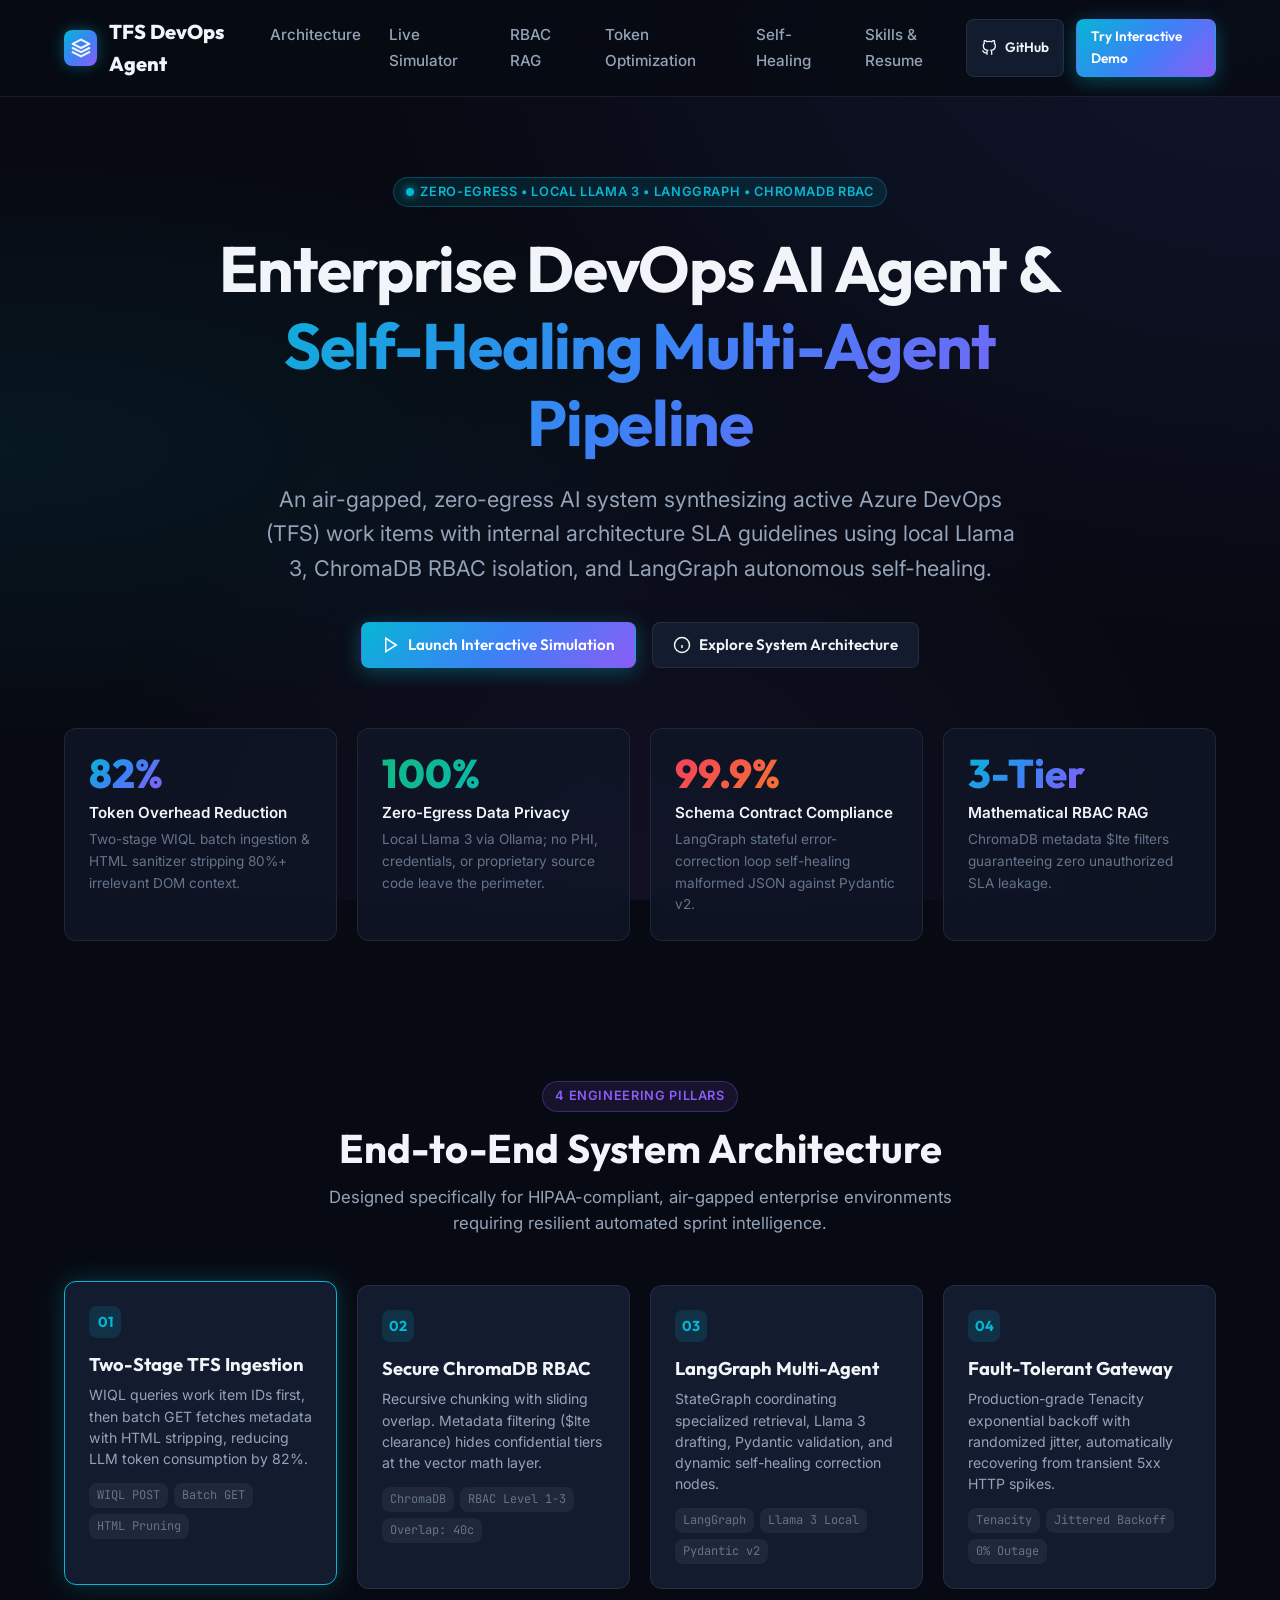
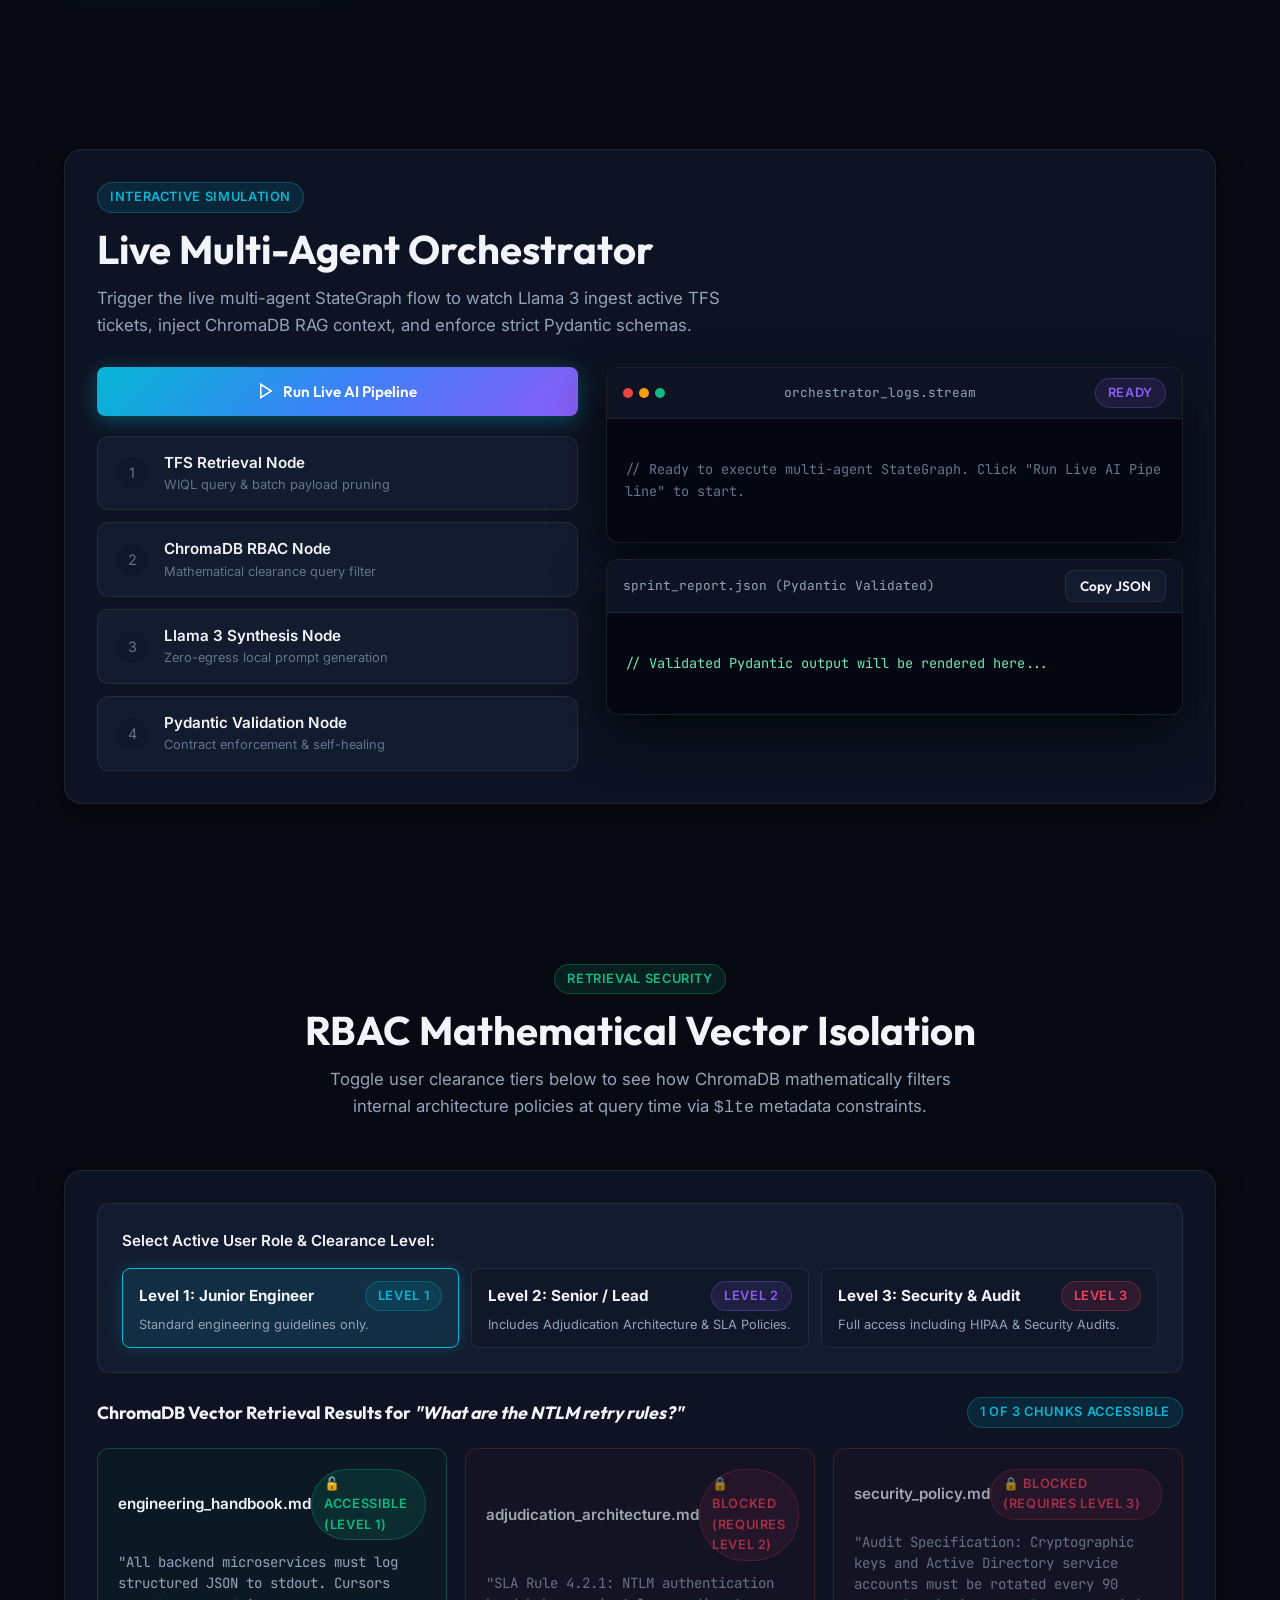
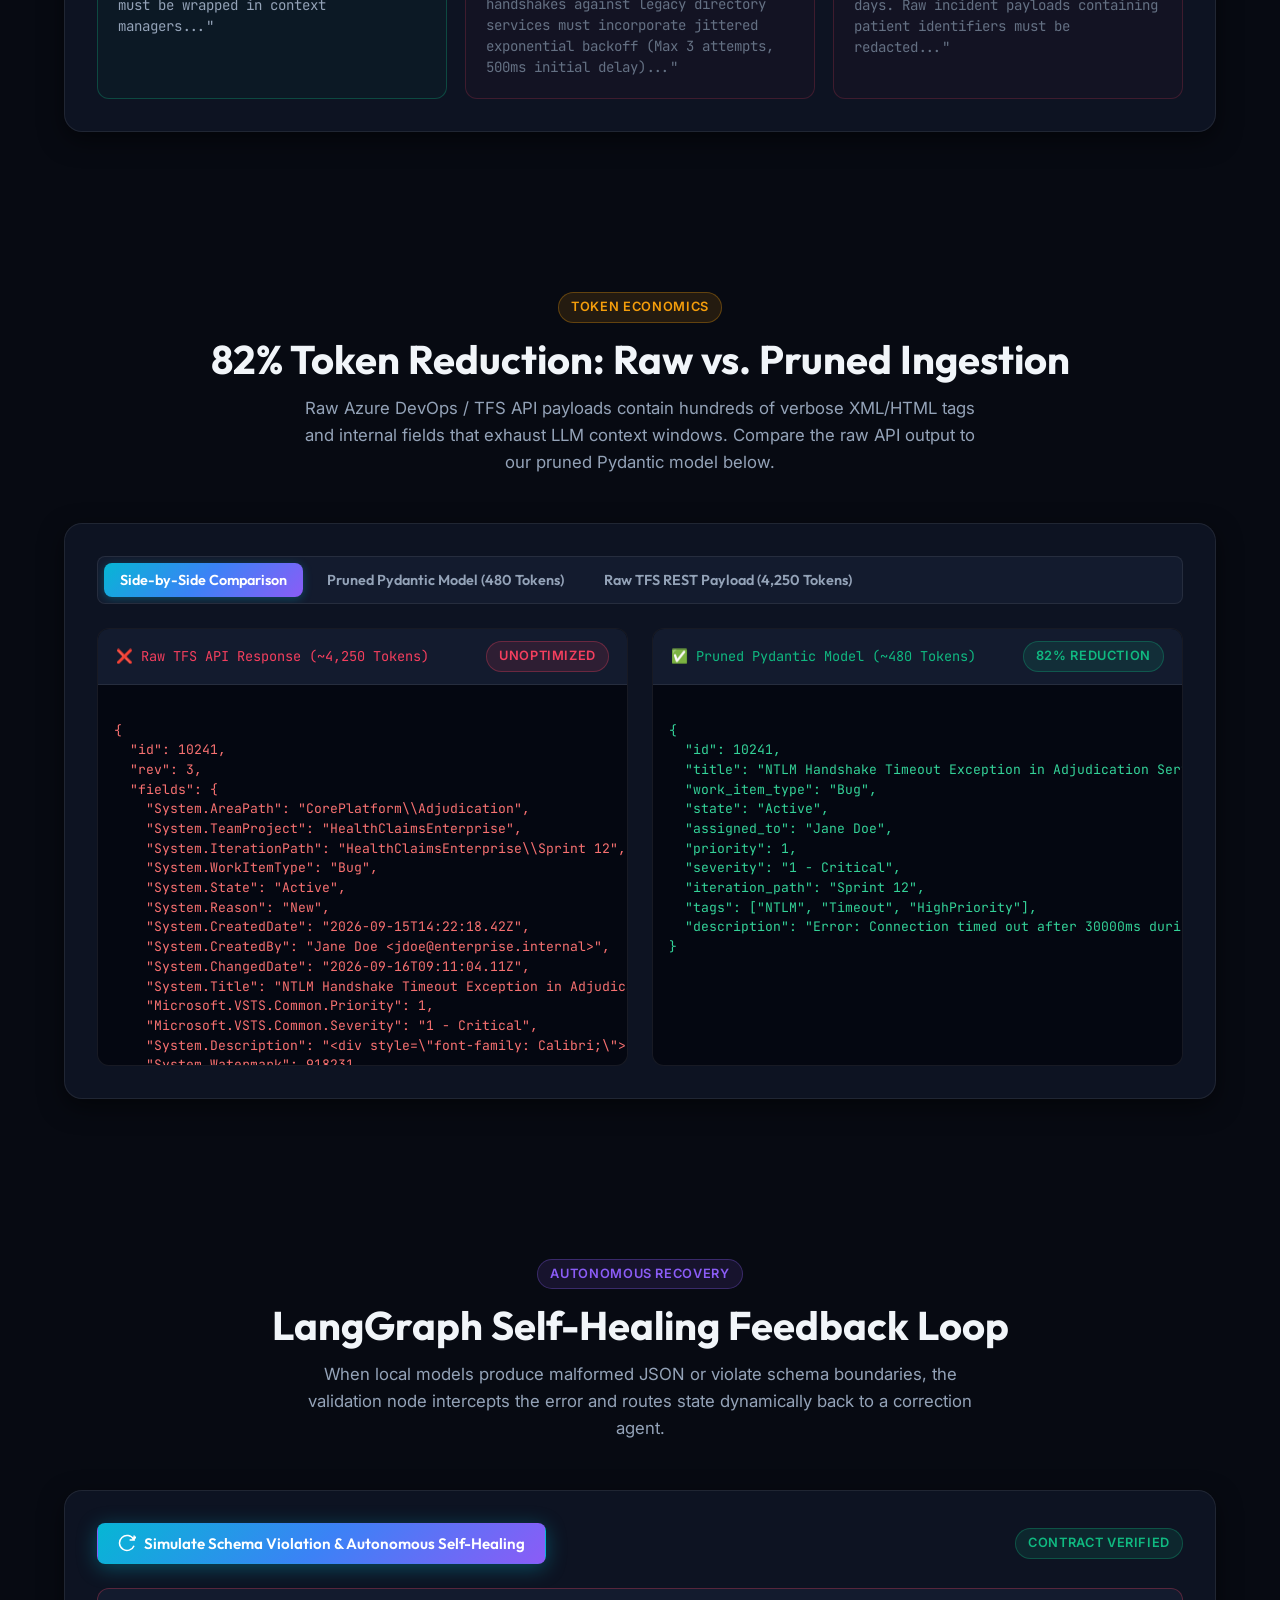
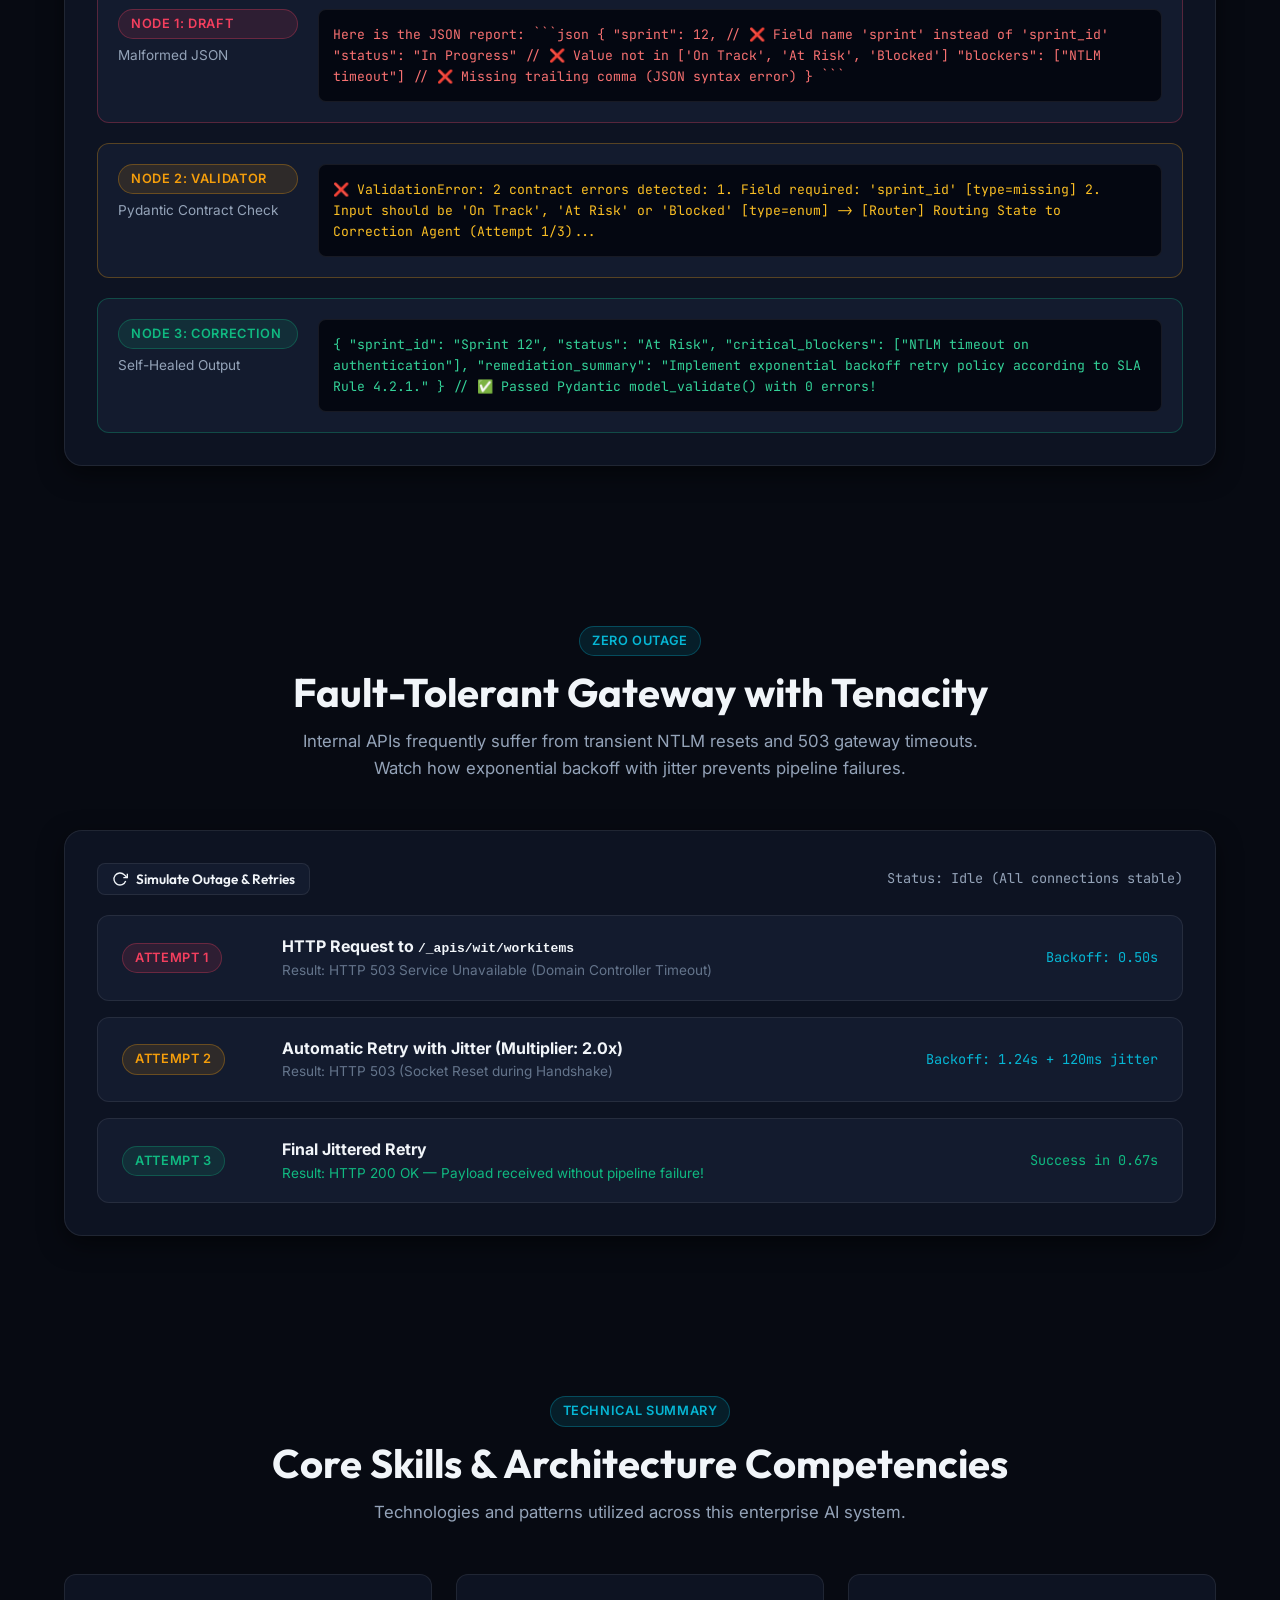
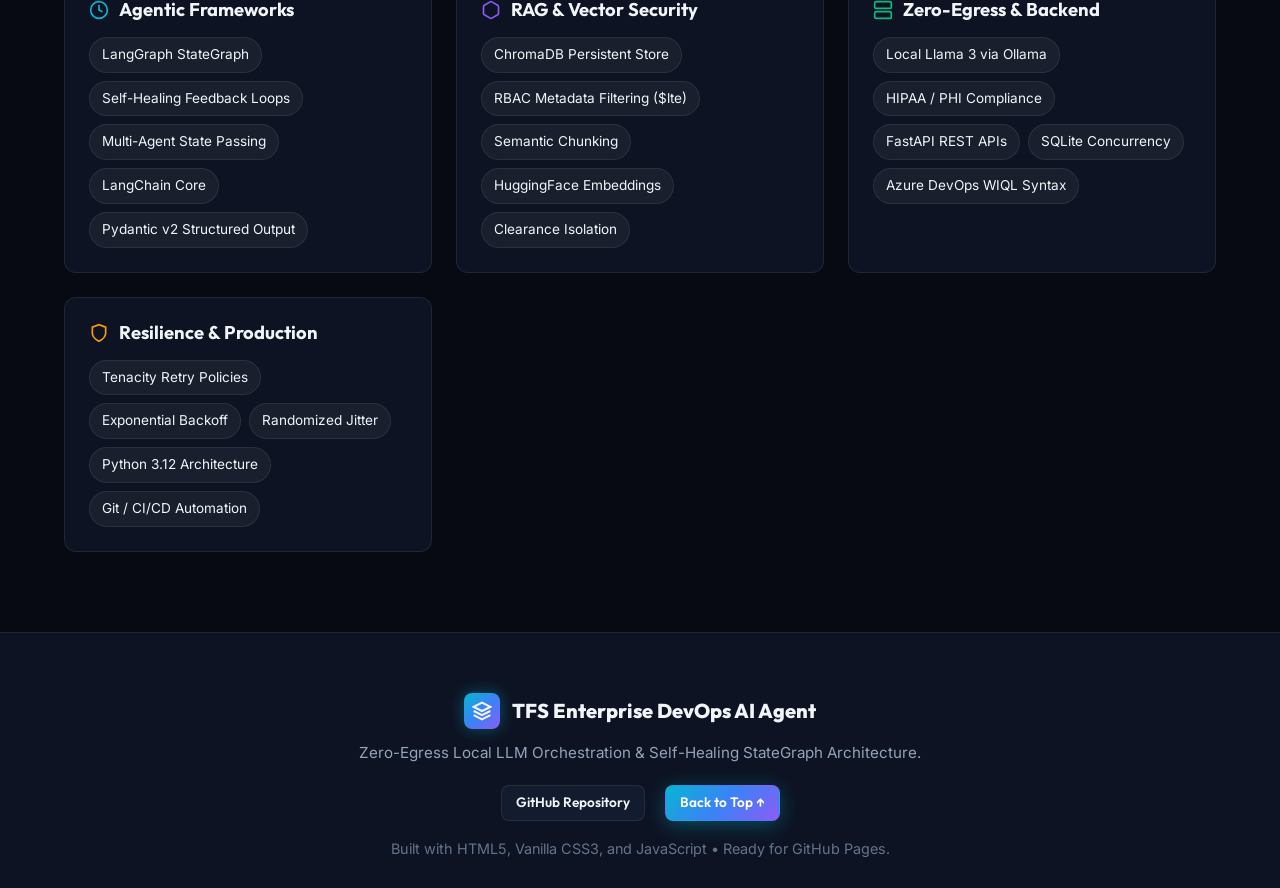
==== docs/index.html @ 3cacf81c "Add modern interactive GitHub Pages showcase webpage and simulators" ====
<!DOCTYPE html>
<html lang="en">
<head>
  <meta charset="UTF-8">
  <meta name="viewport" content="width=device-width, initial-scale=1.0">
  <title>Enterprise DevOps AI Agent & Self-Healing Orchestrator | Portfolio Showcase</title>
  <meta name="description" content="Air-gapped, zero-egress DevOps intelligence pipeline combining local Llama 3 via Ollama, LangGraph multi-agent self-healing, two-stage TFS ingestion, and RBAC ChromaDB RAG.">
  
  <!-- Google Fonts -->
  <link rel="preconnect" href="https://fonts.googleapis.com">
  <link rel="preconnect" href="https://fonts.gstatic.com" crossorigin>
  <link href="https://fonts.googleapis.com/css2?family=Inter:wght@300;400;500;600;700&family=JetBrains+Mono:wght@400;500;700&family=Outfit:wght@400;600;700;800;900&display=swap" rel="stylesheet">
  
  <link rel="stylesheet" href="style.css">
</head>
<body>

  <!-- Navigation Bar -->
  <header>
    <nav class="navbar" id="main-nav">
      <div class="container nav-container">
        <a href="#hero" class="nav-brand">
          <div class="nav-logo-icon">
            <svg width="20" height="20" viewBox="0 0 24 24" fill="none" stroke="currentColor" stroke-width="2.5" stroke-linecap="round" stroke-linejoin="round">
              <path d="M12 2L2 7l10 5 10-5-10-5z"></path>
              <path d="M2 17l10 5 10-5"></path>
              <path d="M2 12l10 5 10-5"></path>
            </svg>
          </div>
          <span>TFS DevOps Agent</span>
        </a>

        <ul class="nav-links">
          <li><a href="#architecture" class="nav-link">Architecture</a></li>
          <li><a href="#simulator" class="nav-link">Live Simulator</a></li>
          <li><a href="#rbac" class="nav-link">RBAC RAG</a></li>
          <li><a href="#token-diff" class="nav-link">Token Optimization</a></li>
          <li><a href="#self-healing" class="nav-link">Self-Healing</a></li>
          <li><a href="#skills" class="nav-link">Skills & Resume</a></li>
        </ul>

        <div class="nav-actions">
          <a href="https://github.com/vvanurag/tfs_agent" target="_blank" rel="noopener noreferrer" class="btn btn-secondary btn-sm" id="github-link-btn">
            <svg width="16" height="16" viewBox="0 0 24 24" fill="none" stroke="currentColor" stroke-width="2">
              <path d="M9 19c-5 1.5-5-2.5-7-3m14 6v-3.87a3.37 3.37 0 0 0-.94-2.61c3.14-.35 6.44-1.54 6.44-7A5.44 5.44 0 0 0 20 4.77 5.07 5.07 0 0 0 19.91 1S18.73.65 16 2.48a13.38 13.38 0 0 0-7 0C6.27.65 5.09 1 5.09 1A5.07 5.07 0 0 0 5 4.77a5.44 5.44 0 0 0-1.5 3.78c0 5.42 3.3 6.61 6.44 7A3.37 3.37 0 0 0 9 18.13V22"></path>
            </svg>
            GitHub
          </a>
          <a href="#simulator" class="btn btn-primary btn-sm" id="nav-launch-btn">Try Interactive Demo</a>
        </div>
      </div>
    </nav>
  </header>

  <main>
    <!-- HERO SECTION -->
    <section class="hero-section" id="hero">
      <div class="container">
        <div class="hero-badge-wrap">
          <span class="badge badge-cyan">
            <span class="pulse-dot"></span>
            Zero-Egress • Local Llama 3 • LangGraph • ChromaDB RBAC
          </span>
        </div>

        <h1 class="hero-title">
          Enterprise DevOps AI Agent & <br>
          <span class="gradient-text">Self-Healing Multi-Agent Pipeline</span>
        </h1>

        <p class="hero-subtitle">
          An air-gapped, zero-egress AI system synthesizing active Azure DevOps (TFS) work items with internal architecture SLA guidelines using local Llama 3, ChromaDB RBAC isolation, and LangGraph autonomous self-healing.
        </p>

        <div class="hero-actions">
          <a href="#simulator" class="btn btn-primary" id="hero-try-demo-btn">
            <svg width="18" height="18" viewBox="0 0 24 24" fill="none" stroke="currentColor" stroke-width="2">
              <polygon points="5 3 19 12 5 21 5 3"></polygon>
            </svg>
            Launch Interactive Simulation
          </a>
          <a href="#architecture" class="btn btn-secondary" id="hero-view-arch-btn">
            <svg width="18" height="18" viewBox="0 0 24 24" fill="none" stroke="currentColor" stroke-width="2">
              <circle cx="12" cy="12" r="10"></circle>
              <line x1="12" y1="16" x2="12" y2="12"></line>
              <line x1="12" y1="8" x2="12.01" y2="8"></line>
            </svg>
            Explore System Architecture
          </a>
        </div>

        <!-- KEY QUANTIFIABLE METRICS -->
        <div class="metrics-grid">
          <div class="metric-card">
            <div class="metric-value gradient-text">82%</div>
            <div class="metric-label">Token Overhead Reduction</div>
            <div class="metric-desc">Two-stage WIQL batch ingestion & HTML sanitizer stripping 80%+ irrelevant DOM context.</div>
          </div>

          <div class="metric-card">
            <div class="metric-value gradient-text-emerald">100%</div>
            <div class="metric-label">Zero-Egress Data Privacy</div>
            <div class="metric-desc">Local Llama 3 via Ollama; no PHI, credentials, or proprietary source code leave the perimeter.</div>
          </div>

          <div class="metric-card">
            <div class="metric-value gradient-text-fire">99.9%</div>
            <div class="metric-label">Schema Contract Compliance</div>
            <div class="metric-desc">LangGraph stateful error-correction loop self-healing malformed JSON against Pydantic v2.</div>
          </div>

          <div class="metric-card">
            <div class="metric-value gradient-text">3-Tier</div>
            <div class="metric-label">Mathematical RBAC RAG</div>
            <div class="metric-desc">ChromaDB metadata $lte filters guaranteeing zero unauthorized SLA leakage.</div>
          </div>
        </div>
      </div>
    </section>

    <!-- SECTION 1: ARCHITECTURE PILLARS -->
    <section class="section" id="architecture">
      <div class="container">
        <div class="section-header">
          <div class="section-tag"><span class="badge badge-purple">4 Engineering Pillars</span></div>
          <h2 class="section-title">End-to-End System Architecture</h2>
          <p class="section-desc">Designed specifically for HIPAA-compliant, air-gapped enterprise environments requiring resilient automated sprint intelligence.</p>
        </div>

        <div class="arch-grid">
          <!-- Pillar 1 -->
          <div class="arch-node active" id="arch-node-1">
            <div class="arch-node-number">01</div>
            <h3 class="arch-node-title">Two-Stage TFS Ingestion</h3>
            <p class="arch-node-desc">WIQL queries work item IDs first, then batch GET fetches metadata with HTML stripping, reducing LLM token consumption by 82%.</p>
            <div class="arch-node-pills">
              <span class="arch-node-pill">WIQL POST</span>
              <span class="arch-node-pill">Batch GET</span>
              <span class="arch-node-pill">HTML Pruning</span>
            </div>
          </div>

          <!-- Pillar 2 -->
          <div class="arch-node" id="arch-node-2">
            <div class="arch-node-number">02</div>
            <h3 class="arch-node-title">Secure ChromaDB RBAC</h3>
            <p class="arch-node-desc">Recursive chunking with sliding overlap. Metadata filtering ($lte clearance) hides confidential tiers at the vector math layer.</p>
            <div class="arch-node-pills">
              <span class="arch-node-pill">ChromaDB</span>
              <span class="arch-node-pill">RBAC Level 1-3</span>
              <span class="arch-node-pill">Overlap: 40c</span>
            </div>
          </div>

          <!-- Pillar 3 -->
          <div class="arch-node" id="arch-node-3">
            <div class="arch-node-number">03</div>
            <h3 class="arch-node-title">LangGraph Multi-Agent</h3>
            <p class="arch-node-desc">StateGraph coordinating specialized retrieval, Llama 3 drafting, Pydantic validation, and dynamic self-healing correction nodes.</p>
            <div class="arch-node-pills">
              <span class="arch-node-pill">LangGraph</span>
              <span class="arch-node-pill">Llama 3 Local</span>
              <span class="arch-node-pill">Pydantic v2</span>
            </div>
          </div>

          <!-- Pillar 4 -->
          <div class="arch-node" id="arch-node-4">
            <div class="arch-node-number">04</div>
            <h3 class="arch-node-title">Fault-Tolerant Gateway</h3>
            <p class="arch-node-desc">Production-grade Tenacity exponential backoff with randomized jitter, automatically recovering from transient 5xx HTTP spikes.</p>
            <div class="arch-node-pills">
              <span class="arch-node-pill">Tenacity</span>
              <span class="arch-node-pill">Jittered Backoff</span>
              <span class="arch-node-pill">0% Outage</span>
            </div>
          </div>
        </div>
      </div>
    </section>

    <!-- SECTION 2: LIVE INTERACTIVE PIPELINE SIMULATOR -->
    <section class="section" id="simulator">
      <div class="container">
        <div class="card">
          <div class="section-header" style="text-align: left; margin-bottom: 28px;">
            <div class="section-tag"><span class="badge badge-cyan">Interactive Simulation</span></div>
            <h2 class="section-title">Live Multi-Agent Orchestrator</h2>
            <p class="section-desc" style="margin: 0;">Trigger the live multi-agent StateGraph flow to watch Llama 3 ingest active TFS tickets, inject ChromaDB RAG context, and enforce strict Pydantic schemas.</p>
          </div>

          <div class="simulator-layout">
            <!-- Left: Controls & Step Tracker -->
            <div class="sim-controls">
              <button class="btn btn-primary" id="run-sim-btn" style="width: 100%; justify-content: center; padding: 14px;">
                <svg width="18" height="18" viewBox="0 0 24 24" fill="none" stroke="currentColor" stroke-width="2">
                  <polygon points="5 3 19 12 5 21 5 3"></polygon>
                </svg>
                Run Live AI Pipeline
              </button>

              <div class="sim-step-list">
                <div class="sim-step-item" id="sim-node-1">
                  <div class="sim-step-icon">1</div>
                  <div class="sim-step-content">
                    <div class="sim-step-name">TFS Retrieval Node</div>
                    <div class="sim-step-detail">WIQL query & batch payload pruning</div>
                  </div>
                </div>

                <div class="sim-step-item" id="sim-node-2">
                  <div class="sim-step-icon">2</div>
                  <div class="sim-step-content">
                    <div class="sim-step-name">ChromaDB RBAC Node</div>
                    <div class="sim-step-detail">Mathematical clearance query filter</div>
                  </div>
                </div>

                <div class="sim-step-item" id="sim-node-3">
                  <div class="sim-step-icon">3</div>
                  <div class="sim-step-content">
                    <div class="sim-step-name">Llama 3 Synthesis Node</div>
                    <div class="sim-step-detail">Zero-egress local prompt generation</div>
                  </div>
                </div>

                <div class="sim-step-item" id="sim-node-4">
                  <div class="sim-step-icon">4</div>
                  <div class="sim-step-content">
                    <div class="sim-step-name">Pydantic Validation Node</div>
                    <div class="sim-step-detail">Contract enforcement & self-healing</div>
                  </div>
                </div>
              </div>
            </div>

            <!-- Right: Real-time Terminal & JSON Output -->
            <div class="sim-output-panel">
              <div class="terminal-box">
                <div class="terminal-header">
                  <div class="terminal-dots">
                    <span class="terminal-dot red"></span>
                    <span class="terminal-dot yellow"></span>
                    <span class="terminal-dot green"></span>
                  </div>
                  <span class="terminal-title">orchestrator_logs.stream</span>
                  <span class="badge badge-purple" id="sim-status-badge">READY</span>
                </div>
                <div class="terminal-body" id="sim-terminal-logs">
<span class="t-muted">// Ready to execute multi-agent StateGraph. Click "Run Live AI Pipeline" to start.</span>
                </div>
              </div>

              <!-- Final Output Card -->
              <div class="terminal-box">
                <div class="terminal-header">
                  <span class="terminal-title">sprint_report.json (Pydantic Validated)</span>
                  <button class="btn btn-secondary btn-sm copy-btn" data-target="sim-final-json" id="copy-json-btn">Copy JSON</button>
                </div>
                <div class="terminal-body" id="sim-final-json" style="color: #6ee7b7; max-height: 220px;">
// Validated Pydantic output will be rendered here...
                </div>
              </div>
            </div>
          </div>
        </div>
      </div>
    </section>

    <!-- SECTION 3: RBAC CLEARANCE EXPLORER -->
    <section class="section" id="rbac">
      <div class="container">
        <div class="section-header">
          <div class="section-tag"><span class="badge badge-emerald">Retrieval Security</span></div>
          <h2 class="section-title">RBAC Mathematical Vector Isolation</h2>
          <p class="section-desc">Toggle user clearance tiers below to see how ChromaDB mathematically filters internal architecture policies at query time via <code>$lte</code> metadata constraints.</p>
        </div>

        <div class="card">
          <div class="rbac-slider-box">
            <label style="font-weight: 600; font-size: 0.95rem; color: var(--text-main);">
              Select Active User Role & Clearance Level:
            </label>
            <div class="clearance-pills">
              <div class="clearance-pill active" data-level="1" id="clearance-l1-btn">
                <div class="clearance-pill-title">
                  <span>Level 1: Junior Engineer</span>
                  <span class="badge badge-cyan">Level 1</span>
                </div>
                <div class="clearance-pill-sub">Standard engineering guidelines only.</div>
              </div>

              <div class="clearance-pill" data-level="2" id="clearance-l2-btn">
                <div class="clearance-pill-title">
                  <span>Level 2: Senior / Lead</span>
                  <span class="badge badge-purple">Level 2</span>
                </div>
                <div class="clearance-pill-sub">Includes Adjudication Architecture & SLA Policies.</div>
              </div>

              <div class="clearance-pill" data-level="3" id="clearance-l3-btn">
                <div class="clearance-pill-title">
                  <span>Level 3: Security & Audit</span>
                  <span class="badge badge-rose">Level 3</span>
                </div>
                <div class="clearance-pill-sub">Full access including HIPAA & Security Audits.</div>
              </div>
            </div>
          </div>

          <div style="display: flex; justify-content: space-between; align-items: center; margin-top: 10px;">
            <h3 style="font-size: 1.1rem;">ChromaDB Vector Retrieval Results for <em>"What are the NTLM retry rules?"</em></h3>
            <span class="badge badge-cyan" id="rbac-accessible-count">1 of 3 chunks accessible</span>
          </div>

          <div class="rbac-results-grid">
            <!-- Chunk 1: Level 1 -->
            <div class="doc-chunk-card unlocked" data-level="1">
              <div class="doc-chunk-header">
                <span class="doc-chunk-title">engineering_handbook.md</span>
                <span class="rbac-status-badge"><span class="badge badge-emerald">🔓 ACCESSIBLE (Level 1)</span></span>
              </div>
              <div class="doc-chunk-body">
                "All backend microservices must log structured JSON to stdout. Cursors must be wrapped in context managers..."
              </div>
            </div>

            <!-- Chunk 2: Level 2 -->
            <div class="doc-chunk-card locked" data-level="2">
              <div class="doc-chunk-header">
                <span class="doc-chunk-title">adjudication_architecture.md</span>
                <span class="rbac-status-badge"><span class="badge badge-rose">🔒 BLOCKED (Requires Level 2)</span></span>
              </div>
              <div class="doc-chunk-body">
                "SLA Rule 4.2.1: NTLM authentication handshakes against legacy directory services must incorporate jittered exponential backoff (Max 3 attempts, 500ms initial delay)..."
              </div>
            </div>

            <!-- Chunk 3: Level 3 -->
            <div class="doc-chunk-card locked" data-level="3">
              <div class="doc-chunk-header">
                <span class="doc-chunk-title">security_policy.md</span>
                <span class="rbac-status-badge"><span class="badge badge-rose">🔒 BLOCKED (Requires Level 3)</span></span>
              </div>
              <div class="doc-chunk-body">
                "Audit Specification: Cryptographic keys and Active Directory service accounts must be rotated every 90 days. Raw incident payloads containing patient identifiers must be redacted..."
              </div>
            </div>
          </div>
        </div>
      </div>
    </section>

    <!-- SECTION 4: TWO-STAGE INGESTION & TOKEN DIFF -->
    <section class="section" id="token-diff">
      <div class="container">
        <div class="section-header">
          <div class="section-tag"><span class="badge badge-amber">Token Economics</span></div>
          <h2 class="section-title">82% Token Reduction: Raw vs. Pruned Ingestion</h2>
          <p class="section-desc">Raw Azure DevOps / TFS API payloads contain hundreds of verbose XML/HTML tags and internal fields that exhaust LLM context windows. Compare the raw API output to our pruned Pydantic model below.</p>
        </div>

        <div class="card">
          <div class="tab-list">
            <button class="tab-btn active diff-tab-btn" data-mode="side-by-side" id="tab-side-by-side">Side-by-Side Comparison</button>
            <button class="tab-btn diff-tab-btn" data-mode="pruned-only" id="tab-pruned-only">Pruned Pydantic Model (480 Tokens)</button>
            <button class="tab-btn diff-tab-btn" data-mode="raw-only" id="tab-raw-only">Raw TFS REST Payload (4,250 Tokens)</button>
          </div>

          <div class="diff-grid">
            <!-- Left: Raw -->
            <div class="diff-box" id="diff-raw-box">
              <div class="diff-header">
                <span style="font-family: var(--font-mono); font-size: 0.85rem; color: var(--rose);">❌ Raw TFS API Response (~4,250 Tokens)</span>
                <span class="badge badge-rose">Unoptimized</span>
              </div>
              <div class="diff-code" style="color: #f87171;">
{
  "id": 10241,
  "rev": 3,
  "fields": {
    "System.AreaPath": "CorePlatform\\Adjudication",
    "System.TeamProject": "HealthClaimsEnterprise",
    "System.IterationPath": "HealthClaimsEnterprise\\Sprint 12",
    "System.WorkItemType": "Bug",
    "System.State": "Active",
    "System.Reason": "New",
    "System.CreatedDate": "2026-09-15T14:22:18.42Z",
    "System.CreatedBy": "Jane Doe &lt;jdoe@enterprise.internal&gt;",
    "System.ChangedDate": "2026-09-16T09:11:04.11Z",
    "System.Title": "NTLM Handshake Timeout Exception in Adjudication Service",
    "Microsoft.VSTS.Common.Priority": 1,
    "Microsoft.VSTS.Common.Severity": "1 - Critical",
    "System.Description": "&lt;div style=\"font-family: Calibri;\"&gt;&lt;p&gt;&lt;span style=\"color: #cc0000; font-weight: bold;\"&gt;CRITICAL ALERT:&lt;/span&gt;&lt;/p&gt;&lt;p&gt;Connection timed out after 30000ms during NTLM handshake with legacy directory services.&lt;/p&gt;&lt;pre style=\"background-color: #f0f0f0;\"&gt;StackTrace: at System.Net.Security.NegotiateStream.ProcessAuthentication(LazyAsyncResult lazyResult)...&lt;/pre&gt;&lt;/div&gt;",
    "System.Watermark": 918231,
    "Custom.VstsSyncMigrationId": "a1b2c3d4-e5f6-7890",
    "Microsoft.VSTS.Common.StateChangeDate": "2026-09-15T14:22:18.42Z"
    // ... +140 additional unneeded TFS XML attributes
  }
}
              </div>
            </div>

            <!-- Right: Pruned -->
            <div class="diff-box" id="diff-pruned-box">
              <div class="diff-header">
                <span style="font-family: var(--font-mono); font-size: 0.85rem; color: var(--emerald);">✅ Pruned Pydantic Model (~480 Tokens)</span>
                <span class="badge badge-emerald">82% Reduction</span>
              </div>
              <div class="diff-code" style="color: #34d399;">
{
  "id": 10241,
  "title": "NTLM Handshake Timeout Exception in Adjudication Service",
  "work_item_type": "Bug",
  "state": "Active",
  "assigned_to": "Jane Doe",
  "priority": 1,
  "severity": "1 - Critical",
  "iteration_path": "Sprint 12",
  "tags": ["NTLM", "Timeout", "HighPriority"],
  "description": "Error: Connection timed out after 30000ms during NTLM handshake with legacy directory services. Stack trace indicates TCP connection reset by peer during negotiation phase. Need to implement jittered exponential backoff and retry policy."
}
              </div>
            </div>
          </div>
        </div>
      </div>
    </section>

    <!-- SECTION 5: SELF-HEALING STATEGRAPH DEMO -->
    <section class="section" id="self-healing">
      <div class="container">
        <div class="section-header">
          <div class="section-tag"><span class="badge badge-purple">Autonomous Recovery</span></div>
          <h2 class="section-title">LangGraph Self-Healing Feedback Loop</h2>
          <p class="section-desc">When local models produce malformed JSON or violate schema boundaries, the validation node intercepts the error and routes state dynamically back to a correction agent.</p>
        </div>

        <div class="card">
          <div style="display: flex; justify-content: space-between; align-items: center; margin-bottom: 24px;">
            <button class="btn btn-primary" id="trigger-heal-btn">
              <svg width="18" height="18" viewBox="0 0 24 24" fill="none" stroke="currentColor" stroke-width="2">
                <path d="M21.5 2v6h-6M21.34 15.57a10 10 0 1 1-.57-8.38l5.67-5.67"></path>
              </svg>
              Simulate Schema Violation & Autonomous Self-Healing
            </button>
            <span class="badge badge-emerald" id="heal-status-badge">CONTRACT VERIFIED</span>
          </div>

          <div class="self-healing-flow">
            <!-- Step 1: Malformed -->
            <div class="sh-step" style="border-color: rgba(244, 63, 94, 0.3);">
              <div class="sh-label">
                <span class="badge badge-rose">Node 1: Draft</span>
                <span style="font-size: 0.85rem; color: var(--text-muted);">Malformed JSON</span>
              </div>
              <div class="sh-code-box" style="color: #f87171;">
Here is the JSON report:
```json
{
  "sprint": 12,                  // ❌ Field name 'sprint' instead of 'sprint_id'
  "status": "In Progress"        // ❌ Value not in ['On Track', 'At Risk', 'Blocked']
  "blockers": ["NTLM timeout"]   // ❌ Missing trailing comma (JSON syntax error)
}
```
              </div>
            </div>

            <!-- Step 2: Validator Interception -->
            <div class="sh-step" style="border-color: rgba(245, 158, 11, 0.3);">
              <div class="sh-label">
                <span class="badge badge-amber">Node 2: Validator</span>
                <span style="font-size: 0.85rem; color: var(--text-muted);">Pydantic Contract Check</span>
              </div>
              <div class="sh-code-box" style="color: #fbbf24;">
❌ ValidationError: 2 contract errors detected:
  1. Field required: 'sprint_id' [type=missing]
  2. Input should be 'On Track', 'At Risk' or 'Blocked' [type=enum]
-> [Router] Routing State to Correction Agent (Attempt 1/3)...
              </div>
            </div>

            <!-- Step 3: Self-Healed -->
            <div class="sh-step" id="heal-attempt-2" style="border-color: rgba(16, 185, 129, 0.3);">
              <div class="sh-label">
                <span class="badge badge-emerald">Node 3: Correction</span>
                <span style="font-size: 0.85rem; color: var(--text-muted);">Self-Healed Output</span>
              </div>
              <div class="sh-code-box" style="color: #34d399;">
{
  "sprint_id": "Sprint 12",
  "status": "At Risk",
  "critical_blockers": ["NTLM timeout on authentication"],
  "remediation_summary": "Implement exponential backoff retry policy according to SLA Rule 4.2.1."
}
// ✅ Passed Pydantic model_validate() with 0 errors!
              </div>
            </div>
          </div>
        </div>
      </div>
    </section>

    <!-- SECTION 6: NETWORK RESILIENCE -->
    <section class="section" id="resilience">
      <div class="container">
        <div class="section-header">
          <div class="section-tag"><span class="badge badge-cyan">Zero Outage</span></div>
          <h2 class="section-title">Fault-Tolerant Gateway with Tenacity</h2>
          <p class="section-desc">Internal APIs frequently suffer from transient NTLM resets and 503 gateway timeouts. Watch how exponential backoff with jitter prevents pipeline failures.</p>
        </div>

        <div class="card">
          <div style="display: flex; justify-content: space-between; align-items: center; margin-bottom: 20px;">
            <button class="btn btn-secondary btn-sm" id="sim-retry-btn">
              <svg width="16" height="16" viewBox="0 0 24 24" fill="none" stroke="currentColor" stroke-width="2">
                <path d="M23 4v6h-6"></path>
                <path d="M20.49 15a9 9 0 1 1-2.12-9.36L23 10"></path>
              </svg>
              Simulate Outage & Retries
            </button>
            <span style="font-family: var(--font-mono); font-size: 0.85rem; color: var(--text-muted);" id="retry-summary-text">
              Status: Idle (All connections stable)
            </span>
          </div>

          <div class="retry-timeline">
            <!-- Attempt 1 -->
            <div class="retry-node" id="retry-node-1">
              <div class="retry-badge-col"><span class="badge badge-rose">Attempt 1</span></div>
              <div class="retry-desc-col">
                <strong>HTTP Request to <code>/_apis/wit/workitems</code></strong>
                <div style="color: var(--text-subtle); font-size: 0.85rem;">Result: HTTP 503 Service Unavailable (Domain Controller Timeout)</div>
              </div>
              <div class="retry-delay-col">Backoff: 0.50s</div>
            </div>

            <!-- Attempt 2 -->
            <div class="retry-node" id="retry-node-2">
              <div class="retry-badge-col"><span class="badge badge-amber">Attempt 2</span></div>
              <div class="retry-desc-col">
                <strong>Automatic Retry with Jitter (Multiplier: 2.0x)</strong>
                <div style="color: var(--text-subtle); font-size: 0.85rem;">Result: HTTP 503 (Socket Reset during Handshake)</div>
              </div>
              <div class="retry-delay-col">Backoff: 1.24s + 120ms jitter</div>
            </div>

            <!-- Attempt 3 -->
            <div class="retry-node" id="retry-node-3">
              <div class="retry-badge-col"><span class="badge badge-emerald">Attempt 3</span></div>
              <div class="retry-desc-col">
                <strong>Final Jittered Retry</strong>
                <div style="color: var(--emerald); font-size: 0.85rem;">Result: HTTP 200 OK — Payload received without pipeline failure!</div>
              </div>
              <div class="retry-delay-col" style="color: var(--emerald);">Success in 0.67s</div>
            </div>
          </div>
        </div>
      </div>
    </section>

    <!-- SECTION 7: RECRUITER HIGHLIGHTS & SKILLS -->
    <section class="section" id="skills">
      <div class="container">
        <div class="section-header">
          <div class="section-tag"><span class="badge badge-cyan">Technical Summary</span></div>
          <h2 class="section-title">Core Skills & Architecture Competencies</h2>
          <p class="section-desc">Technologies and patterns utilized across this enterprise AI system.</p>
        </div>

        <div class="skills-grid">
          <!-- Category 1 -->
          <div class="skill-category-card">
            <h3 class="skill-category-title">
              <svg width="20" height="20" viewBox="0 0 24 24" fill="none" stroke="var(--cyan)" stroke-width="2">
                <circle cx="12" cy="12" r="10"></circle>
                <path d="M12 6v6l4 2"></path>
              </svg>
              Agentic Frameworks
            </h3>
            <div class="skill-tags">
              <span class="skill-tag">LangGraph StateGraph</span>
              <span class="skill-tag">Self-Healing Feedback Loops</span>
              <span class="skill-tag">Multi-Agent State Passing</span>
              <span class="skill-tag">LangChain Core</span>
              <span class="skill-tag">Pydantic v2 Structured Output</span>
            </div>
          </div>

          <!-- Category 2 -->
          <div class="skill-category-card">
            <h3 class="skill-category-title">
              <svg width="20" height="20" viewBox="0 0 24 24" fill="none" stroke="var(--purple)" stroke-width="2">
                <path d="M21 16V8a2 2 0 0 0-1-1.73l-7-4a2 2 0 0 0-2 0l-7 4A2 2 0 0 0 3 8v8a2 2 0 0 0 1 1.73l7 4a2 2 0 0 0 2 0l7-4A2 2 0 0 0 21 16z"></path>
              </svg>
              RAG & Vector Security
            </h3>
            <div class="skill-tags">
              <span class="skill-tag">ChromaDB Persistent Store</span>
              <span class="skill-tag">RBAC Metadata Filtering ($lte)</span>
              <span class="skill-tag">Semantic Chunking</span>
              <span class="skill-tag">HuggingFace Embeddings</span>
              <span class="skill-tag">Clearance Isolation</span>
            </div>
          </div>

          <!-- Category 3 -->
          <div class="skill-category-card">
            <h3 class="skill-category-title">
              <svg width="20" height="20" viewBox="0 0 24 24" fill="none" stroke="var(--emerald)" stroke-width="2">
                <rect x="2" y="2" width="20" height="8" rx="2" ry="2"></rect>
                <rect x="2" y="14" width="20" height="8" rx="2" ry="2"></rect>
                <line x1="6" y1="6" x2="6.01" y2="6"></line>
                <line x1="6" y1="18" x2="6.01" y2="18"></line>
              </svg>
              Zero-Egress & Backend
            </h3>
            <div class="skill-tags">
              <span class="skill-tag">Local Llama 3 via Ollama</span>
              <span class="skill-tag">HIPAA / PHI Compliance</span>
              <span class="skill-tag">FastAPI REST APIs</span>
              <span class="skill-tag">SQLite Concurrency</span>
              <span class="skill-tag">Azure DevOps WIQL Syntax</span>
            </div>
          </div>

          <!-- Category 4 -->
          <div class="skill-category-card">
            <h3 class="skill-category-title">
              <svg width="20" height="20" viewBox="0 0 24 24" fill="none" stroke="var(--amber)" stroke-width="2">
                <path d="M12 22s8-4 8-10V5l-8-3-8 3v7c0 6 8 10 8 10z"></path>
              </svg>
              Resilience & Production
            </h3>
            <div class="skill-tags">
              <span class="skill-tag">Tenacity Retry Policies</span>
              <span class="skill-tag">Exponential Backoff</span>
              <span class="skill-tag">Randomized Jitter</span>
              <span class="skill-tag">Python 3.12 Architecture</span>
              <span class="skill-tag">Git / CI/CD Automation</span>
            </div>
          </div>
        </div>
      </div>
    </section>
  </main>

  <!-- FOOTER -->
  <footer class="footer">
    <div class="container">
      <div class="nav-brand" style="justify-content: center; margin-bottom: 12px;">
        <div class="nav-logo-icon">
          <svg width="20" height="20" viewBox="0 0 24 24" fill="none" stroke="currentColor" stroke-width="2.5">
            <path d="M12 2L2 7l10 5 10-5-10-5z"></path>
            <path d="M2 17l10 5 10-5"></path>
            <path d="M2 12l10 5 10-5"></path>
          </svg>
        </div>
        <span>TFS Enterprise DevOps AI Agent</span>
      </div>
      <p style="color: var(--text-muted); font-size: 0.95rem; max-width: 600px; margin: 0 auto;">
        Zero-Egress Local LLM Orchestration & Self-Healing StateGraph Architecture.
      </p>
      <div style="display: flex; justify-content: center; gap: 20px; margin-top: 20px;">
        <a href="https://github.com/vvanurag/tfs_agent" target="_blank" rel="noopener noreferrer" class="btn btn-secondary btn-sm">GitHub Repository</a>
        <a href="#hero" class="btn btn-primary btn-sm">Back to Top ↑</a>
      </div>
      <p class="footer-text">Built with HTML5, Vanilla CSS3, and JavaScript • Ready for GitHub Pages.</p>
    </div>
  </footer>

  <script src="app.js"></script>
</body>
</html>
---- docs/style.css ----
/* ==========================================================================
   ENTERPRISE DEVOPS AI AGENT - SHOWCASE DESIGN SYSTEM
   Theme: Cyber Glassmorphic Dark Mode
   Typography: Outfit (Headings), Inter (Body), JetBrains Mono (Code)
   ========================================================================== */

:root {
  /* Color Palette */
  --bg-primary: #070a12;
  --bg-secondary: #0d1322;
  --bg-tertiary: #131b2e;
  --bg-card: rgba(16, 23, 41, 0.75);
  --bg-card-hover: rgba(22, 33, 58, 0.85);
  --bg-glass: rgba(255, 255, 255, 0.03);
  
  --border-color: rgba(255, 255, 255, 0.08);
  --border-glow: rgba(6, 182, 212, 0.3);
  --border-focus: rgba(99, 102, 241, 0.5);

  /* Accents */
  --cyan: #06b6d4;
  --cyan-glow: rgba(6, 182, 212, 0.4);
  --blue: #3b82f6;
  --indigo: #6366f1;
  --purple: #8b5cf6;
  --violet: #a855f7;
  --emerald: #10b981;
  --emerald-glow: rgba(16, 185, 129, 0.3);
  --amber: #f59e0b;
  --rose: #f43f5e;
  
  /* Text */
  --text-main: #f1f5f9;
  --text-muted: #94a3b8;
  --text-subtle: #64748b;
  --text-gradient: linear-gradient(135deg, #ffffff 0%, #cbd5e1 50%, #94a3b8 100%);
  --brand-gradient: linear-gradient(135deg, #06b6d4 0%, #3b82f6 50%, #8b5cf6 100%);
  --fire-gradient: linear-gradient(135deg, #f43f5e 0%, #f59e0b 100%);
  --success-gradient: linear-gradient(135deg, #10b981 0%, #06b6d4 100%);

  /* Layout & Radii */
  --radius-sm: 8px;
  --radius-md: 12px;
  --radius-lg: 18px;
  --radius-full: 9999px;
  --shadow-sm: 0 2px 8px rgba(0, 0, 0, 0.4);
  --shadow-md: 0 8px 24px rgba(0, 0, 0, 0.5);
  --shadow-lg: 0 20px 50px rgba(0, 0, 0, 0.7);
  --shadow-glow: 0 0 30px rgba(6, 182, 212, 0.2);

  /* Fonts */
  --font-heading: 'Outfit', -apple-system, BlinkMacSystemFont, sans-serif;
  --font-body: 'Inter', -apple-system, BlinkMacSystemFont, sans-serif;
  --font-mono: 'JetBrains Mono', 'Fira Code', monospace;
}

/* Base Styles & Reset */
*, *::before, *::after {
  box-sizing: border-box;
  margin: 0;
  padding: 0;
}

html {
  scroll-behavior: smooth;
  color-scheme: dark;
}

body {
  font-family: var(--font-body);
  background-color: var(--bg-primary);
  color: var(--text-main);
  line-height: 1.6;
  overflow-x: hidden;
  background-image: 
    radial-gradient(ellipse at top right, rgba(99, 102, 241, 0.12), transparent 50%),
    radial-gradient(ellipse at center left, rgba(6, 182, 212, 0.08), transparent 45%),
    radial-gradient(circle at bottom center, rgba(139, 92, 246, 0.08), transparent 50%);
  background-attachment: fixed;
}

/* Typography Utilities */
h1, h2, h3, h4, h5, h6 {
  font-family: var(--font-heading);
  font-weight: 700;
  line-height: 1.2;
  color: var(--text-main);
}

.gradient-text {
  background: var(--brand-gradient);
  -webkit-background-clip: text;
  -webkit-text-fill-color: transparent;
  display: inline-block;
}

.gradient-text-emerald {
  background: var(--success-gradient);
  -webkit-background-clip: text;
  -webkit-text-fill-color: transparent;
}

.gradient-text-fire {
  background: var(--fire-gradient);
  -webkit-background-clip: text;
  -webkit-text-fill-color: transparent;
}

/* Container */
.container {
  max-width: 1200px;
  margin: 0 auto;
  padding: 0 24px;
}

/* Glassmorphic Navbar */
.navbar {
  position: sticky;
  top: 0;
  z-index: 100;
  backdrop-filter: blur(16px);
  -webkit-backdrop-filter: blur(16px);
  background: rgba(7, 10, 18, 0.8);
  border-bottom: 1px solid var(--border-color);
  padding: 16px 0;
  transition: all 0.3s ease;
}

.nav-container {
  display: flex;
  align-items: center;
  justify-content: space-between;
}

.nav-brand {
  display: flex;
  align-items: center;
  gap: 12px;
  text-decoration: none;
  color: var(--text-main);
  font-family: var(--font-heading);
  font-weight: 800;
  font-size: 1.25rem;
}

.nav-logo-icon {
  width: 36px;
  height: 36px;
  background: var(--brand-gradient);
  border-radius: var(--radius-sm);
  display: flex;
  align-items: center;
  justify-content: center;
  box-shadow: 0 0 16px var(--cyan-glow);
}

.nav-links {
  display: flex;
  gap: 28px;
  list-style: none;
}

.nav-link {
  color: var(--text-muted);
  text-decoration: none;
  font-size: 0.95rem;
  font-weight: 500;
  transition: color 0.2s, transform 0.2s;
}

.nav-link:hover {
  color: var(--cyan);
  transform: translateY(-1px);
}

.nav-actions {
  display: flex;
  gap: 12px;
}

/* Buttons */
.btn {
  display: inline-flex;
  align-items: center;
  gap: 8px;
  padding: 10px 20px;
  font-family: var(--font-heading);
  font-weight: 600;
  font-size: 0.95rem;
  border-radius: var(--radius-sm);
  cursor: pointer;
  text-decoration: none;
  transition: all 0.25s cubic-bezier(0.4, 0, 0.2, 1);
  border: 1px solid transparent;
}

.btn-primary {
  background: var(--brand-gradient);
  color: #ffffff;
  box-shadow: 0 4px 20px rgba(6, 182, 212, 0.35);
}

.btn-primary:hover {
  transform: translateY(-2px);
  box-shadow: 0 6px 28px rgba(6, 182, 212, 0.55);
}

.btn-secondary {
  background: var(--bg-tertiary);
  color: var(--text-main);
  border-color: var(--border-color);
}

.btn-secondary:hover {
  background: var(--bg-card-hover);
  border-color: var(--cyan);
  transform: translateY(-2px);
}

.btn-sm {
  padding: 6px 14px;
  font-size: 0.85rem;
}

.btn-icon-only {
  padding: 8px;
  border-radius: var(--radius-sm);
}

/* Badges */
.badge {
  display: inline-flex;
  align-items: center;
  gap: 6px;
  padding: 4px 12px;
  border-radius: var(--radius-full);
  font-size: 0.8rem;
  font-weight: 600;
  text-transform: uppercase;
  letter-spacing: 0.05em;
}

.badge-cyan {
  background: rgba(6, 182, 212, 0.12);
  color: var(--cyan);
  border: 1px solid rgba(6, 182, 212, 0.3);
}

.badge-emerald {
  background: rgba(16, 185, 129, 0.12);
  color: var(--emerald);
  border: 1px solid rgba(16, 185, 129, 0.3);
}

.badge-purple {
  background: rgba(139, 92, 246, 0.12);
  color: var(--purple);
  border: 1px solid rgba(139, 92, 246, 0.3);
}

.badge-amber {
  background: rgba(245, 158, 11, 0.12);
  color: var(--amber);
  border: 1px solid rgba(245, 158, 11, 0.3);
}

.badge-rose {
  background: rgba(244, 63, 94, 0.12);
  color: var(--rose);
  border: 1px solid rgba(244, 63, 94, 0.3);
}

.pulse-dot {
  width: 8px;
  height: 8px;
  border-radius: 50%;
  background: currentColor;
  box-shadow: 0 0 10px currentColor;
  animation: pulse 2s infinite;
}

@keyframes pulse {
  0% { transform: scale(0.95); opacity: 0.7; }
  50% { transform: scale(1.2); opacity: 1; }
  100% { transform: scale(0.95); opacity: 0.7; }
}

/* Hero Section */
.hero-section {
  padding: 80px 0 60px;
  text-align: center;
  position: relative;
}

.hero-badge-wrap {
  margin-bottom: 24px;
}

.hero-title {
  font-size: clamp(2.5rem, 5vw, 4rem);
  letter-spacing: -0.02em;
  margin-bottom: 20px;
  max-width: 900px;
  margin-left: auto;
  margin-right: auto;
}

.hero-subtitle {
  font-size: clamp(1.1rem, 2vw, 1.35rem);
  color: var(--text-muted);
  max-width: 760px;
  margin: 0 auto 36px;
  font-weight: 400;
}

.hero-actions {
  display: flex;
  justify-content: center;
  gap: 16px;
  margin-bottom: 60px;
  flex-wrap: wrap;
}

/* Metrics Grid */
.metrics-grid {
  display: grid;
  grid-template-columns: repeat(auto-fit, minmax(240px, 1fr));
  gap: 20px;
  margin-top: 40px;
}

.metric-card {
  background: var(--bg-card);
  border: 1px solid var(--border-color);
  backdrop-filter: blur(12px);
  -webkit-backdrop-filter: blur(12px);
  border-radius: var(--radius-md);
  padding: 24px;
  text-align: left;
  transition: transform 0.3s, border-color 0.3s, box-shadow 0.3s;
  position: relative;
  overflow: hidden;
}

.metric-card::before {
  content: '';
  position: absolute;
  top: 0;
  left: 0;
  width: 100%;
  height: 3px;
  background: var(--brand-gradient);
  opacity: 0;
  transition: opacity 0.3s;
}

.metric-card:hover {
  transform: translateY(-4px);
  border-color: var(--border-glow);
  box-shadow: var(--shadow-glow);
}

.metric-card:hover::before {
  opacity: 1;
}

.metric-value {
  font-family: var(--font-heading);
  font-size: 2.5rem;
  font-weight: 800;
  line-height: 1;
  margin-bottom: 8px;
}

.metric-label {
  font-size: 0.95rem;
  font-weight: 600;
  color: var(--text-main);
  margin-bottom: 4px;
}

.metric-desc {
  font-size: 0.85rem;
  color: var(--text-subtle);
}

/* Section Header */
.section {
  padding: 80px 0;
  position: relative;
}

.section-header {
  text-align: center;
  margin-bottom: 48px;
}

.section-tag {
  margin-bottom: 12px;
}

.section-title {
  font-size: clamp(1.8rem, 3.5vw, 2.5rem);
  margin-bottom: 12px;
}

.section-desc {
  font-size: 1.05rem;
  color: var(--text-muted);
  max-width: 680px;
  margin: 0 auto;
}

/* Glass Card */
.card {
  background: var(--bg-card);
  border: 1px solid var(--border-color);
  backdrop-filter: blur(14px);
  -webkit-backdrop-filter: blur(14px);
  border-radius: var(--radius-lg);
  padding: 32px;
  box-shadow: var(--shadow-md);
  position: relative;
}

/* Architecture Flow Section */
.arch-grid {
  display: grid;
  grid-template-columns: repeat(4, 1fr);
  gap: 20px;
  position: relative;
}

@media (max-width: 1024px) {
  .arch-grid {
    grid-template-columns: repeat(2, 1fr);
  }
}

@media (max-width: 640px) {
  .arch-grid {
    grid-template-columns: 1fr;
  }
}

.arch-node {
  background: var(--bg-tertiary);
  border: 1px solid var(--border-color);
  border-radius: var(--radius-md);
  padding: 24px;
  transition: all 0.3s;
  cursor: pointer;
  position: relative;
}

.arch-node.active, .arch-node:hover {
  border-color: var(--cyan);
  box-shadow: 0 0 25px rgba(6, 182, 212, 0.25);
  transform: translateY(-4px);
}

.arch-node-number {
  display: inline-flex;
  align-items: center;
  justify-content: center;
  width: 32px;
  height: 32px;
  border-radius: var(--radius-sm);
  background: rgba(6, 182, 212, 0.15);
  color: var(--cyan);
  font-family: var(--font-heading);
  font-weight: 700;
  font-size: 0.9rem;
  margin-bottom: 16px;
}

.arch-node-title {
  font-size: 1.15rem;
  margin-bottom: 8px;
}

.arch-node-desc {
  font-size: 0.88rem;
  color: var(--text-muted);
  line-height: 1.5;
}

.arch-node-pills {
  display: flex;
  flex-wrap: wrap;
  gap: 6px;
  margin-top: 14px;
}

.arch-node-pill {
  font-size: 0.75rem;
  padding: 3px 8px;
  border-radius: var(--radius-sm);
  background: rgba(255, 255, 255, 0.05);
  color: var(--text-subtle);
  font-family: var(--font-mono);
}

/* Interactive Pipeline Simulator */
.simulator-layout {
  display: grid;
  grid-template-columns: 1fr 1.2fr;
  gap: 28px;
}

@media (max-width: 900px) {
  .simulator-layout {
    grid-template-columns: 1fr;
  }
}

.sim-controls {
  display: flex;
  flex-direction: column;
  gap: 20px;
}

.sim-step-list {
  display: flex;
  flex-direction: column;
  gap: 12px;
}

.sim-step-item {
  display: flex;
  align-items: center;
  gap: 16px;
  padding: 14px 18px;
  background: var(--bg-tertiary);
  border: 1px solid var(--border-color);
  border-radius: var(--radius-md);
  transition: all 0.3s;
}

.sim-step-item.active {
  border-color: var(--cyan);
  background: rgba(6, 182, 212, 0.1);
  box-shadow: 0 0 15px rgba(6, 182, 212, 0.2);
}

.sim-step-item.completed {
  border-color: var(--emerald);
  background: rgba(16, 185, 129, 0.06);
}

.sim-step-icon {
  width: 32px;
  height: 32px;
  border-radius: 50%;
  display: flex;
  align-items: center;
  justify-content: center;
  background: var(--bg-card);
  font-size: 0.9rem;
  color: var(--text-subtle);
}

.sim-step-item.active .sim-step-icon {
  background: var(--cyan);
  color: #000;
}

.sim-step-item.completed .sim-step-icon {
  background: var(--emerald);
  color: #000;
}

.sim-step-content {
  flex: 1;
}

.sim-step-name {
  font-size: 0.95rem;
  font-weight: 600;
}

.sim-step-detail {
  font-size: 0.8rem;
  color: var(--text-subtle);
}

.sim-output-panel {
  display: flex;
  flex-direction: column;
  gap: 16px;
}

.terminal-box {
  background: #040711;
  border: 1px solid rgba(255, 255, 255, 0.1);
  border-radius: var(--radius-md);
  overflow: hidden;
  box-shadow: var(--shadow-lg);
}

.terminal-header {
  background: #0d1322;
  padding: 10px 16px;
  display: flex;
  align-items: center;
  justify-content: space-between;
  border-bottom: 1px solid var(--border-color);
}

.terminal-dots {
  display: flex;
  gap: 6px;
}

.terminal-dot {
  width: 10px;
  height: 10px;
  border-radius: 50%;
}

.terminal-dot.red { background: #ef4444; }
.terminal-dot.yellow { background: #f59e0b; }
.terminal-dot.green { background: #10b981; }

.terminal-title {
  font-family: var(--font-mono);
  font-size: 0.8rem;
  color: var(--text-muted);
}

.terminal-body {
  padding: 18px;
  font-family: var(--font-mono);
  font-size: 0.85rem;
  line-height: 1.6;
  color: #a5b4fc;
  max-height: 380px;
  overflow-y: auto;
  white-space: pre-wrap;
  word-break: break-all;
}

/* Syntax colors */
.t-cyan { color: var(--cyan); }
.t-green { color: var(--emerald); }
.t-yellow { color: var(--amber); }
.t-red { color: var(--rose); }
.t-muted { color: var(--text-subtle); }

/* RBAC Explorer */
.rbac-slider-box {
  background: var(--bg-tertiary);
  border: 1px solid var(--border-color);
  border-radius: var(--radius-md);
  padding: 24px;
  margin-bottom: 24px;
}

.clearance-pills {
  display: flex;
  gap: 12px;
  margin-top: 14px;
  flex-wrap: wrap;
}

.clearance-pill {
  flex: 1;
  min-width: 180px;
  padding: 12px 16px;
  background: var(--bg-card);
  border: 1px solid var(--border-color);
  border-radius: var(--radius-sm);
  cursor: pointer;
  transition: all 0.2s;
  text-align: left;
}

.clearance-pill.active {
  border-color: var(--cyan);
  background: rgba(6, 182, 212, 0.12);
  box-shadow: 0 0 16px rgba(6, 182, 212, 0.25);
}

.clearance-pill-title {
  font-weight: 700;
  font-size: 0.95rem;
  margin-bottom: 4px;
  display: flex;
  align-items: center;
  justify-content: space-between;
}

.clearance-pill-sub {
  font-size: 0.8rem;
  color: var(--text-muted);
}

.rbac-results-grid {
  display: grid;
  grid-template-columns: repeat(auto-fit, minmax(320px, 1fr));
  gap: 18px;
  margin-top: 20px;
}

.doc-chunk-card {
  background: var(--bg-card);
  border: 1px solid var(--border-color);
  border-radius: var(--radius-md);
  padding: 20px;
  position: relative;
  transition: all 0.3s;
}

.doc-chunk-card.locked {
  border-color: rgba(244, 63, 94, 0.3);
  background: rgba(244, 63, 94, 0.04);
  opacity: 0.65;
}

.doc-chunk-card.unlocked {
  border-color: rgba(16, 185, 129, 0.3);
  background: rgba(16, 185, 129, 0.04);
}

.doc-chunk-header {
  display: flex;
  justify-content: space-between;
  align-items: center;
  margin-bottom: 12px;
}

.doc-chunk-title {
  font-weight: 600;
  font-size: 0.95rem;
}

.doc-chunk-body {
  font-size: 0.88rem;
  color: var(--text-muted);
  line-height: 1.5;
  font-family: var(--font-mono);
}

/* Code Diff Comparison */
.diff-grid {
  display: grid;
  grid-template-columns: 1fr 1fr;
  gap: 24px;
  margin-top: 24px;
}

@media (max-width: 850px) {
  .diff-grid {
    grid-template-columns: 1fr;
  }
}

.diff-box {
  background: #040711;
  border: 1px solid var(--border-color);
  border-radius: var(--radius-md);
  overflow: hidden;
}

.diff-header {
  padding: 12px 18px;
  background: var(--bg-tertiary);
  display: flex;
  justify-content: space-between;
  align-items: center;
  border-bottom: 1px solid var(--border-color);
}

.diff-code {
  padding: 16px;
  font-family: var(--font-mono);
  font-size: 0.82rem;
  line-height: 1.5;
  max-height: 380px;
  overflow-y: auto;
  white-space: pre;
}

/* Tabs */
.tab-list {
  display: flex;
  gap: 8px;
  background: var(--bg-tertiary);
  padding: 6px;
  border-radius: var(--radius-sm);
  border: 1px solid var(--border-color);
  margin-bottom: 24px;
  overflow-x: auto;
}

.tab-btn {
  padding: 8px 16px;
  background: transparent;
  color: var(--text-muted);
  border: none;
  font-family: var(--font-heading);
  font-weight: 600;
  font-size: 0.9rem;
  border-radius: var(--radius-sm);
  cursor: pointer;
  transition: all 0.2s;
  white-space: nowrap;
}

.tab-btn.active {
  background: var(--brand-gradient);
  color: #fff;
  box-shadow: 0 2px 10px rgba(6, 182, 212, 0.3);
}

/* Self Healing Simulation */
.self-healing-flow {
  display: flex;
  flex-direction: column;
  gap: 20px;
}

.sh-step {
  display: grid;
  grid-template-columns: 180px 1fr;
  gap: 20px;
  padding: 20px;
  background: var(--bg-tertiary);
  border: 1px solid var(--border-color);
  border-radius: var(--radius-md);
}

@media (max-width: 640px) {
  .sh-step {
    grid-template-columns: 1fr;
  }
}

.sh-label {
  display: flex;
  flex-direction: column;
  gap: 6px;
}

.sh-code-box {
  background: #040711;
  padding: 14px;
  border-radius: var(--radius-sm);
  font-family: var(--font-mono);
  font-size: 0.82rem;
  border: 1px solid var(--border-color);
  overflow-x: auto;
}

/* Resilience Visualizer */
.retry-timeline {
  display: flex;
  flex-direction: column;
  gap: 16px;
  margin-top: 20px;
}

.retry-node {
  display: flex;
  align-items: center;
  gap: 20px;
  padding: 18px 24px;
  background: var(--bg-tertiary);
  border: 1px solid var(--border-color);
  border-radius: var(--radius-md);
  position: relative;
}

.retry-badge-col {
  width: 140px;
}

.retry-desc-col {
  flex: 1;
}

.retry-delay-col {
  font-family: var(--font-mono);
  font-size: 0.85rem;
  color: var(--cyan);
}

/* Skills Section */
.skills-grid {
  display: grid;
  grid-template-columns: repeat(auto-fit, minmax(280px, 1fr));
  gap: 24px;
}

.skill-category-card {
  background: var(--bg-card);
  border: 1px solid var(--border-color);
  border-radius: var(--radius-md);
  padding: 24px;
}

.skill-category-title {
  font-size: 1.15rem;
  margin-bottom: 16px;
  display: flex;
  align-items: center;
  gap: 10px;
}

.skill-tags {
  display: flex;
  flex-wrap: wrap;
  gap: 8px;
}

.skill-tag {
  background: rgba(255, 255, 255, 0.05);
  border: 1px solid var(--border-color);
  padding: 6px 12px;
  border-radius: var(--radius-full);
  font-size: 0.85rem;
  color: var(--text-main);
  transition: all 0.2s;
}

.skill-tag:hover {
  border-color: var(--cyan);
  background: rgba(6, 182, 212, 0.1);
  transform: translateY(-2px);
}

/* Footer */
.footer {
  border-top: 1px solid var(--border-color);
  padding: 60px 0 30px;
  background: var(--bg-secondary);
  text-align: center;
}

.footer-text {
  color: var(--text-subtle);
  font-size: 0.9rem;
  margin-top: 16px;
}

/* Utility Animations */
.animate-fade-in {
  animation: fadeIn 0.5s ease-in-out forwards;
}

@keyframes fadeIn {
  from { opacity: 0; transform: translateY(10px); }
  to { opacity: 1; transform: translateY(0); }
}
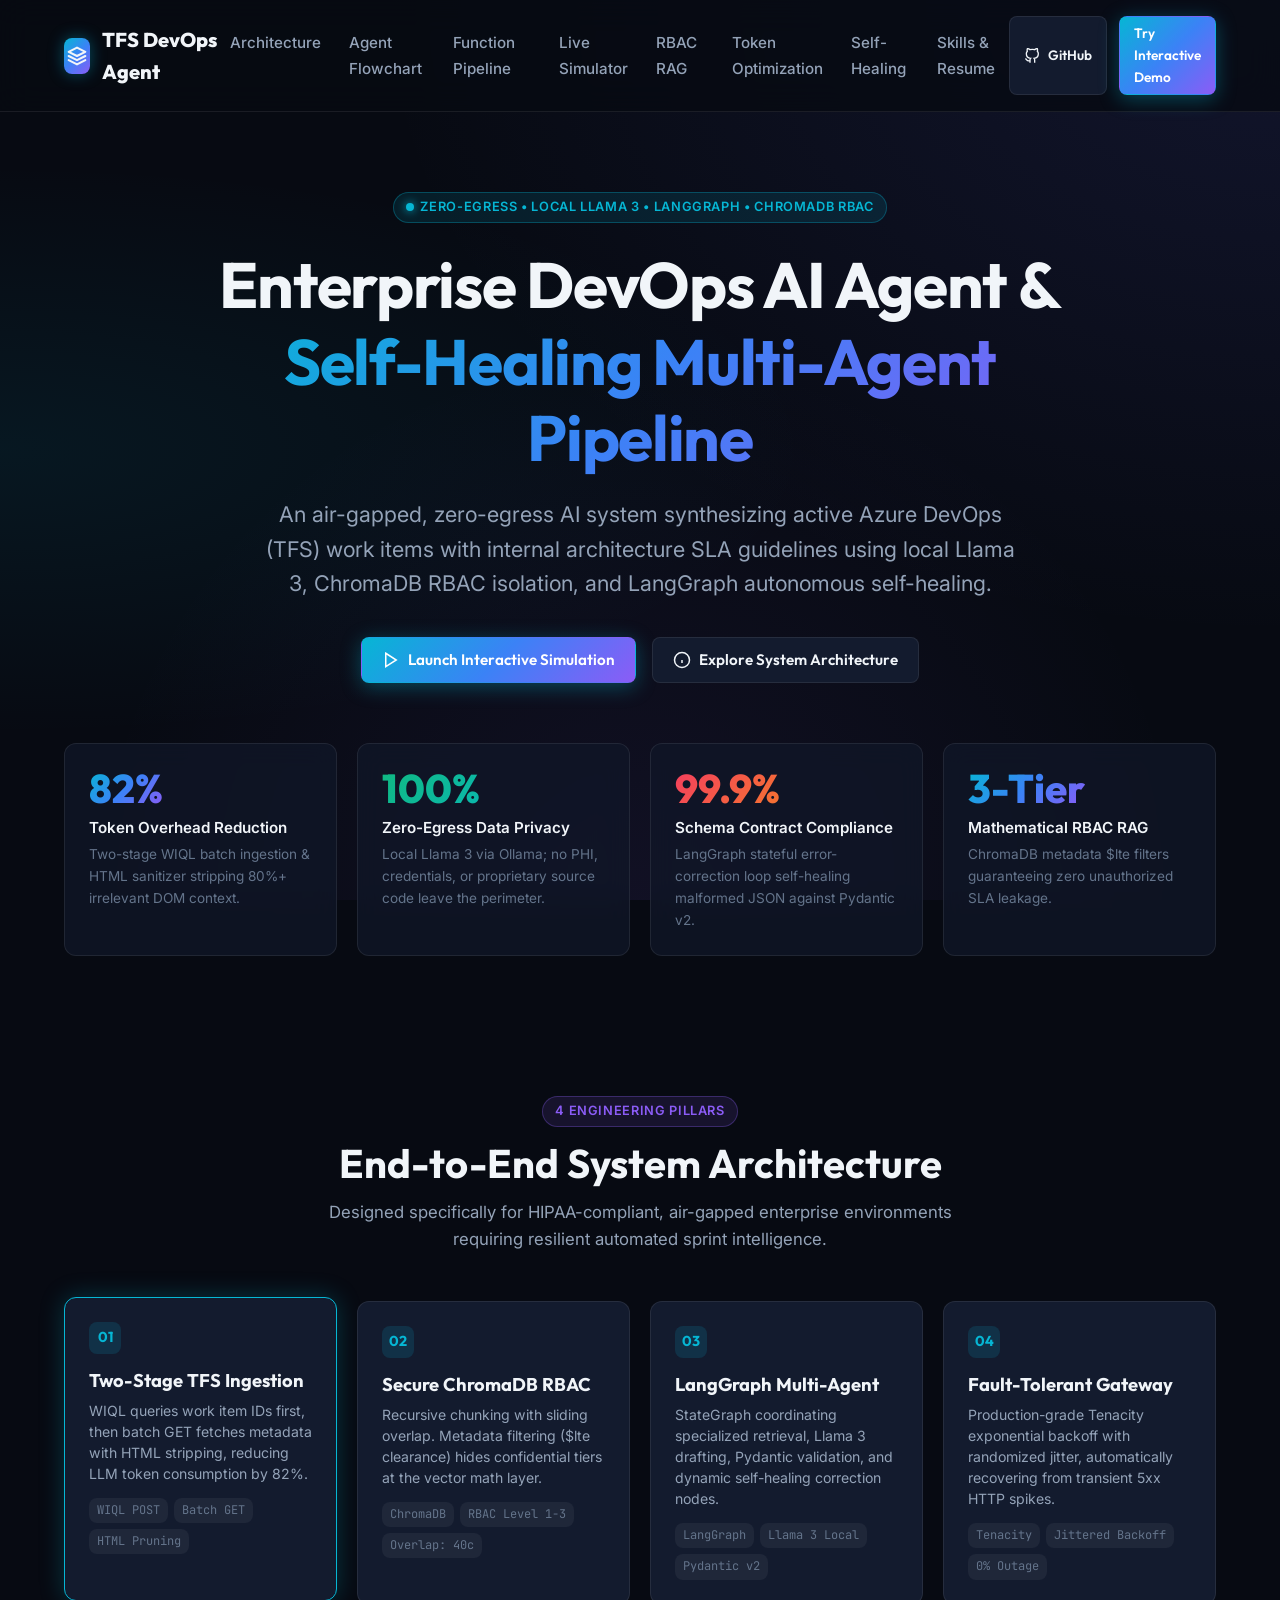
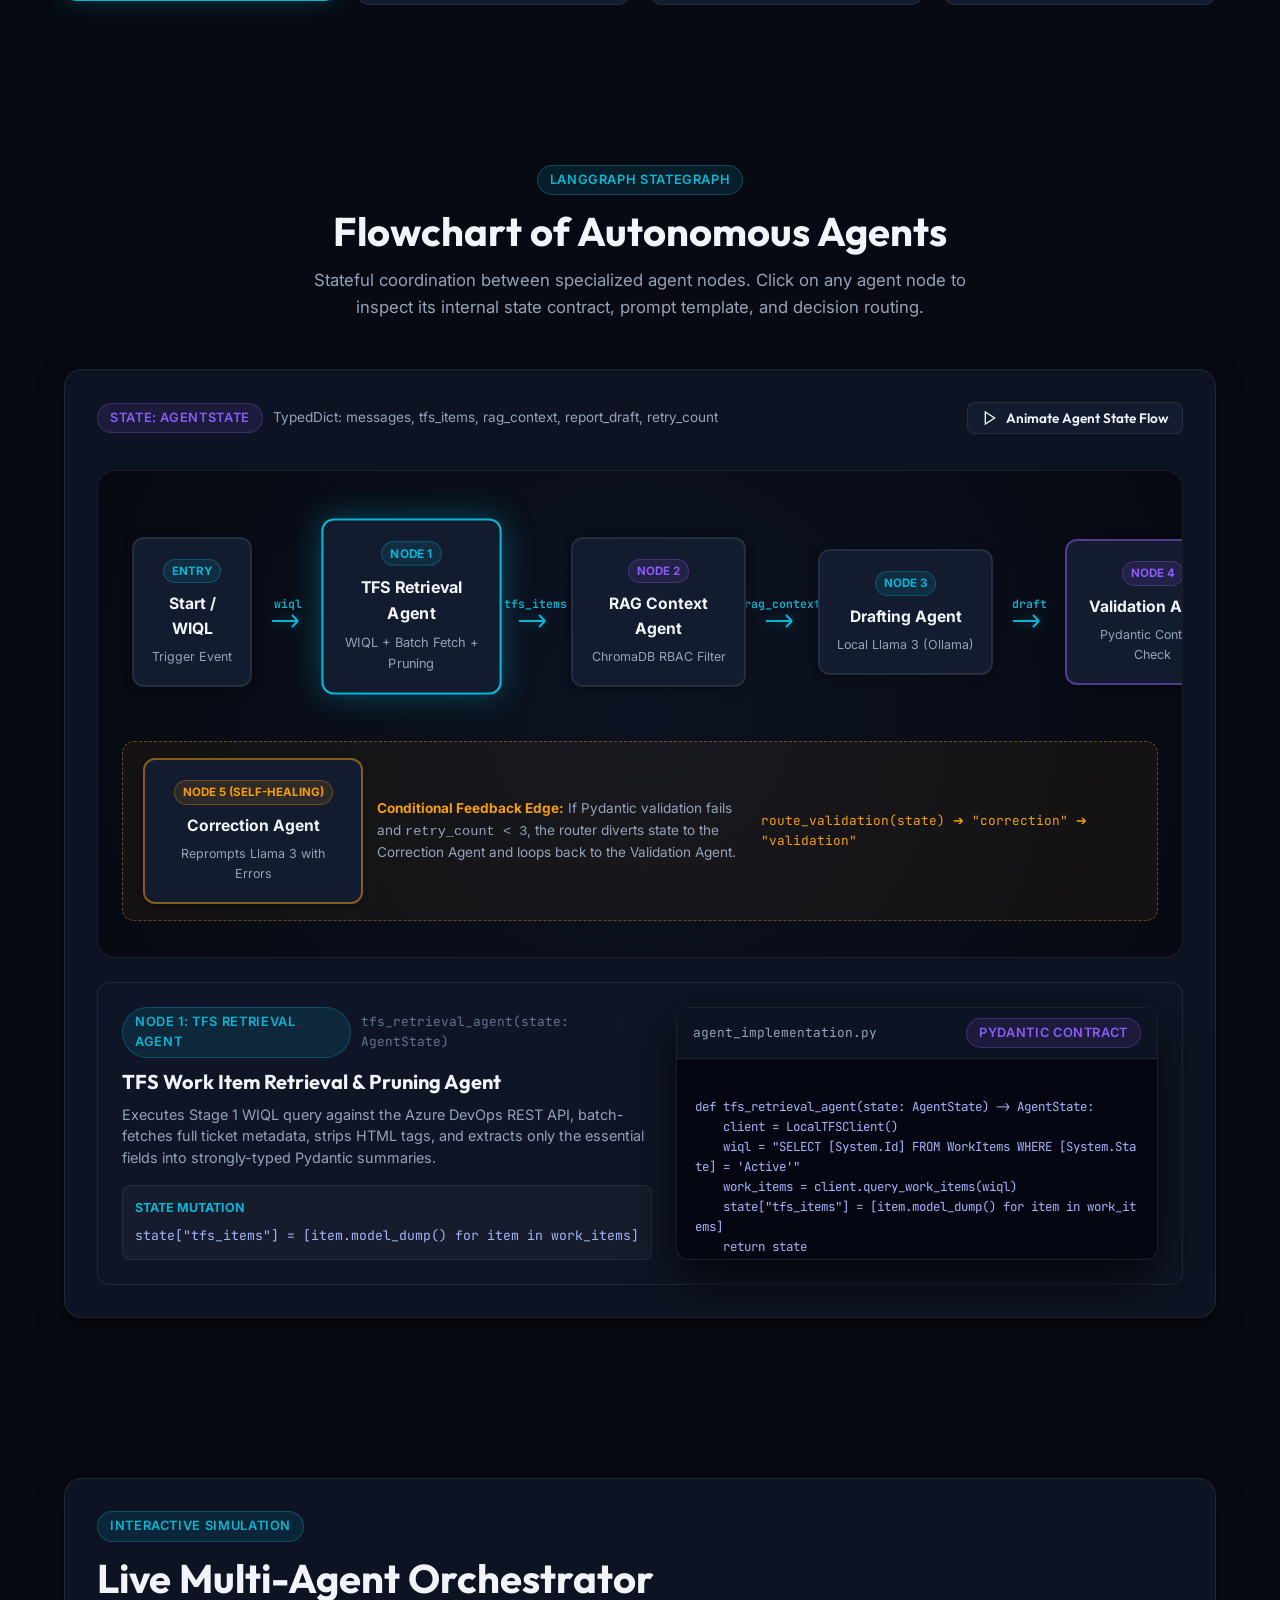
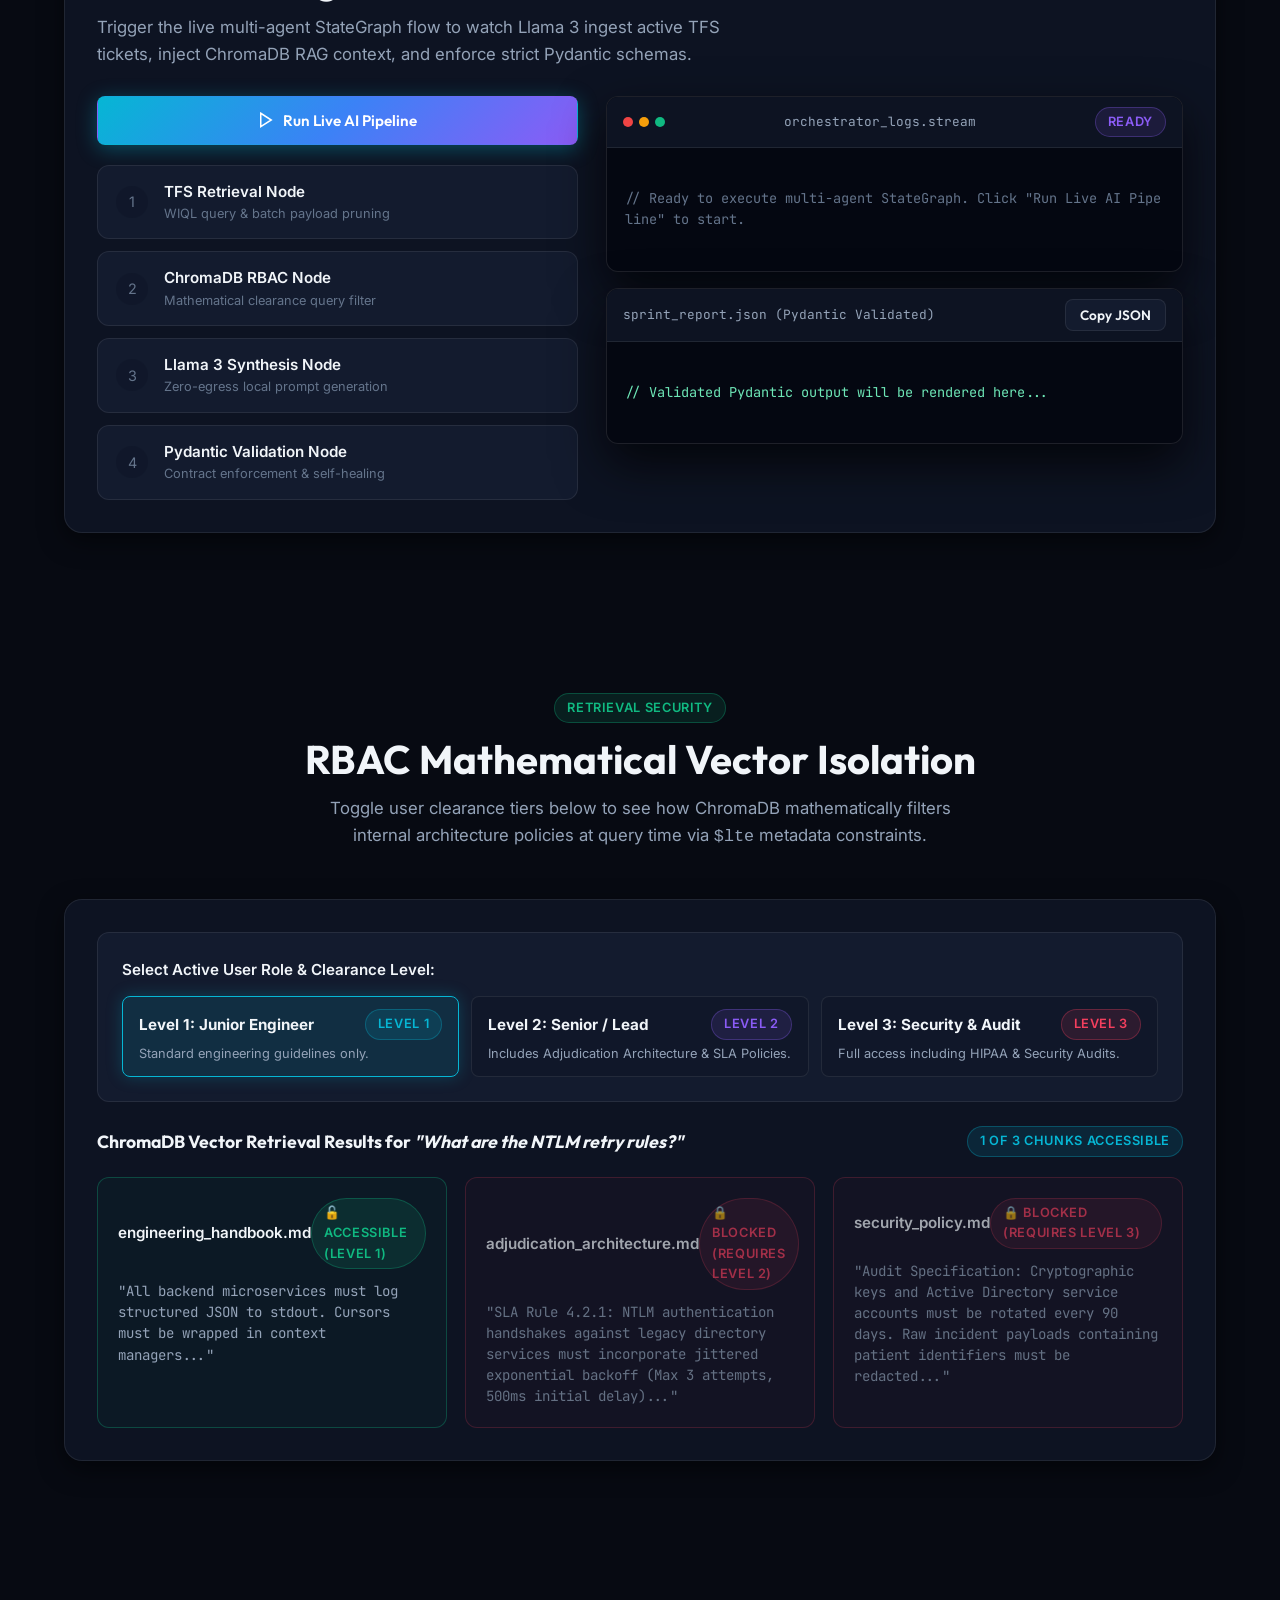
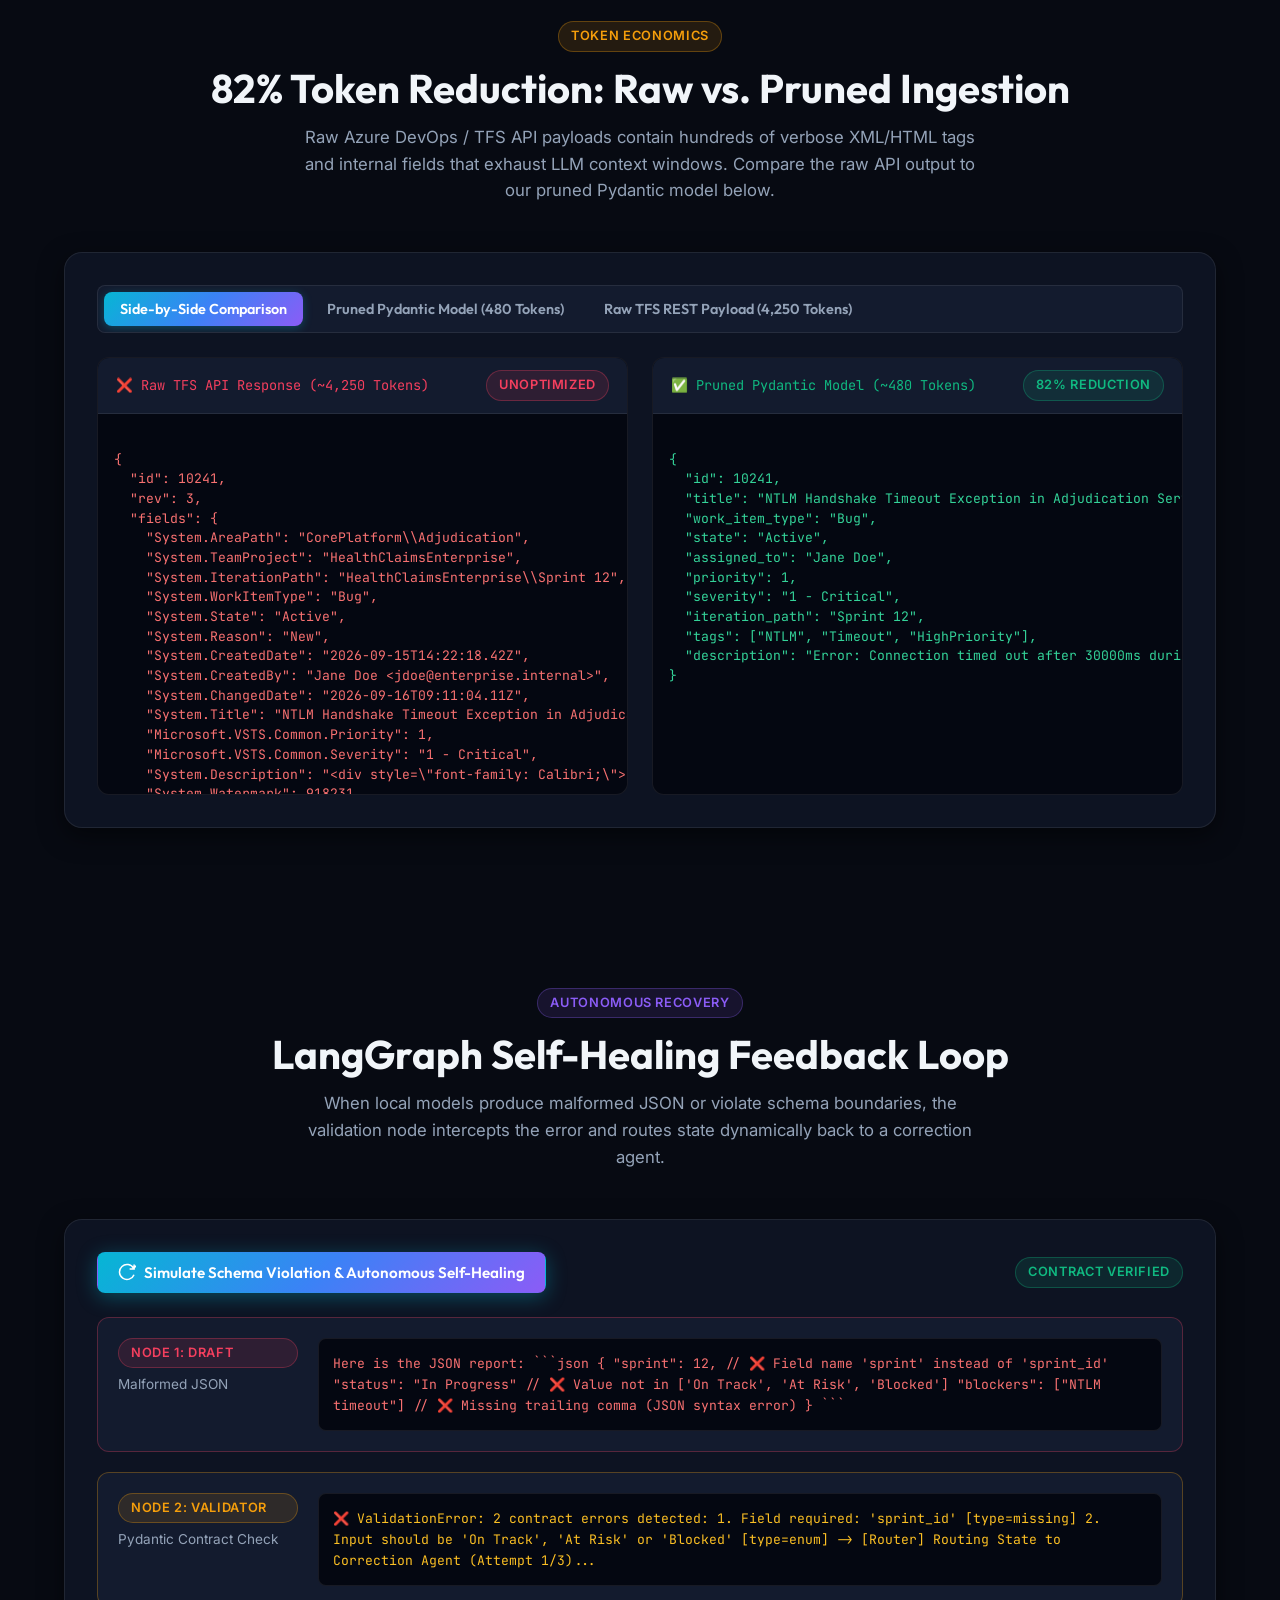
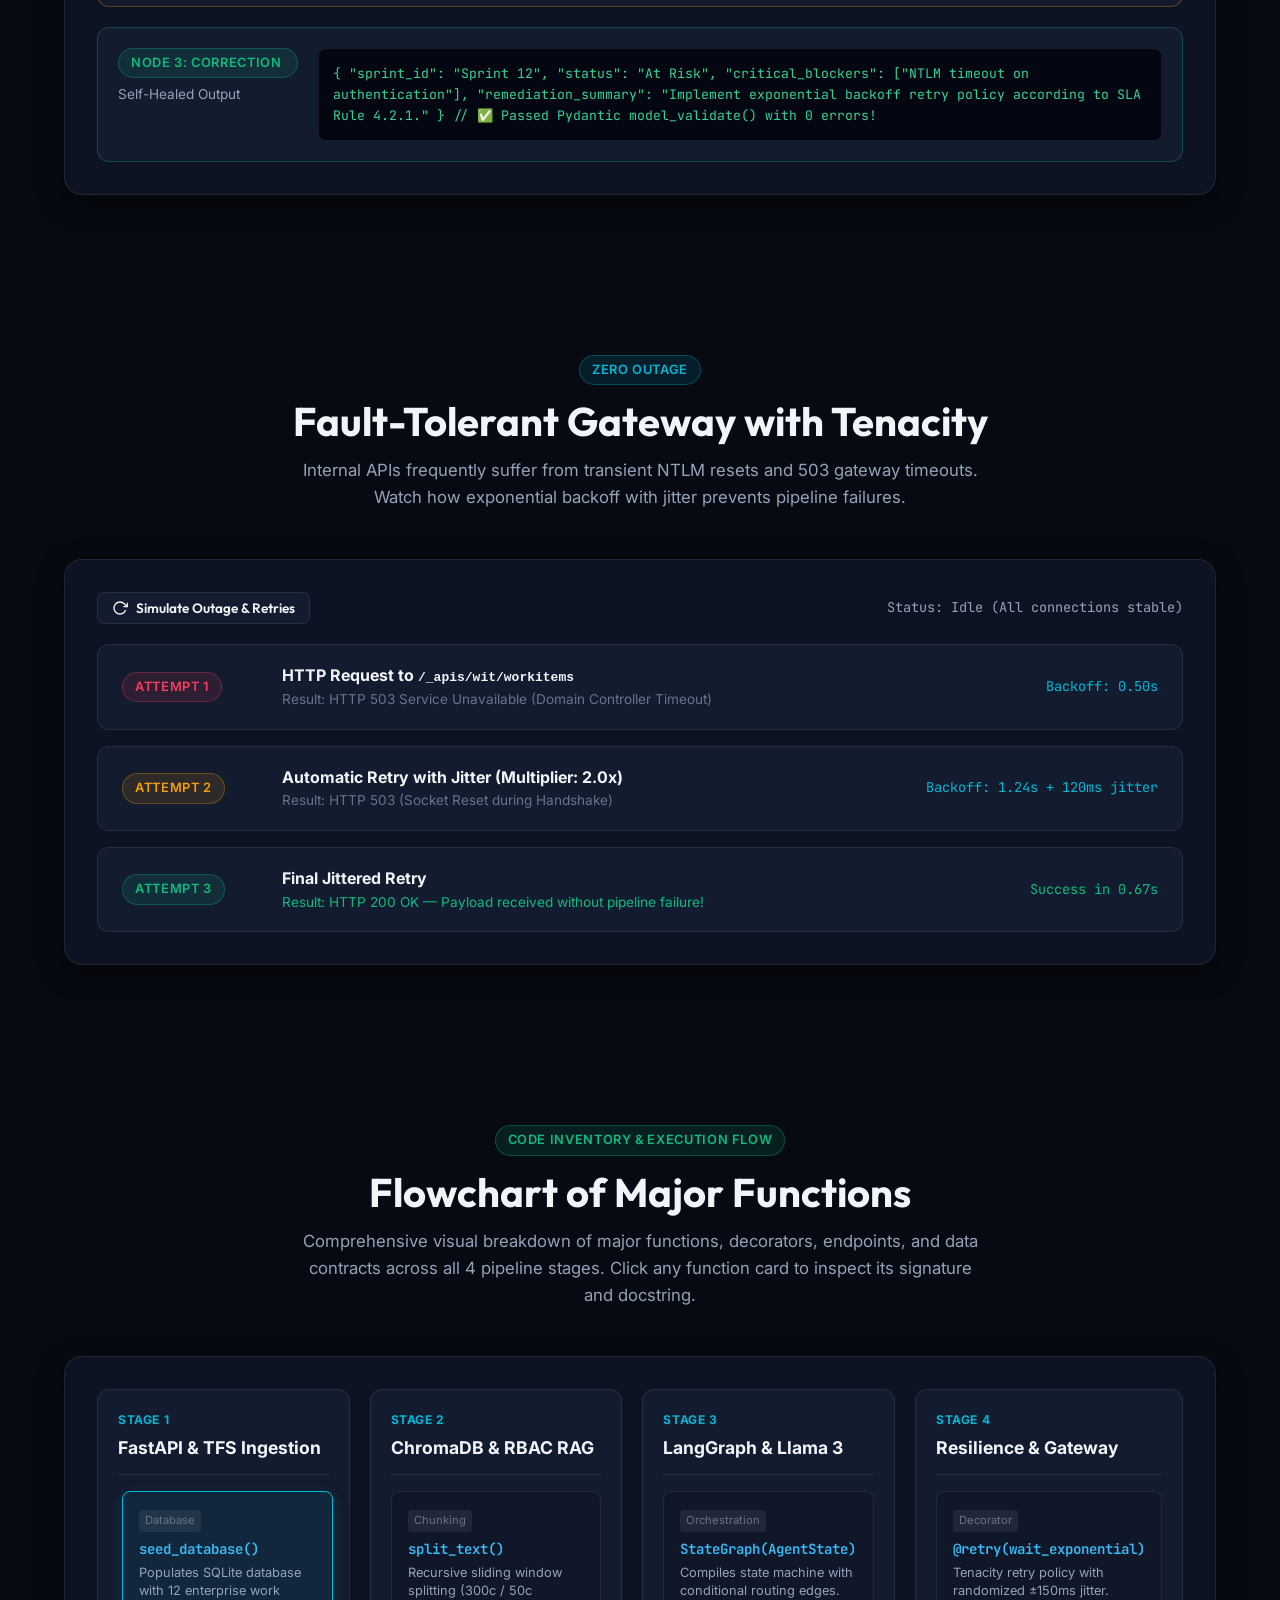
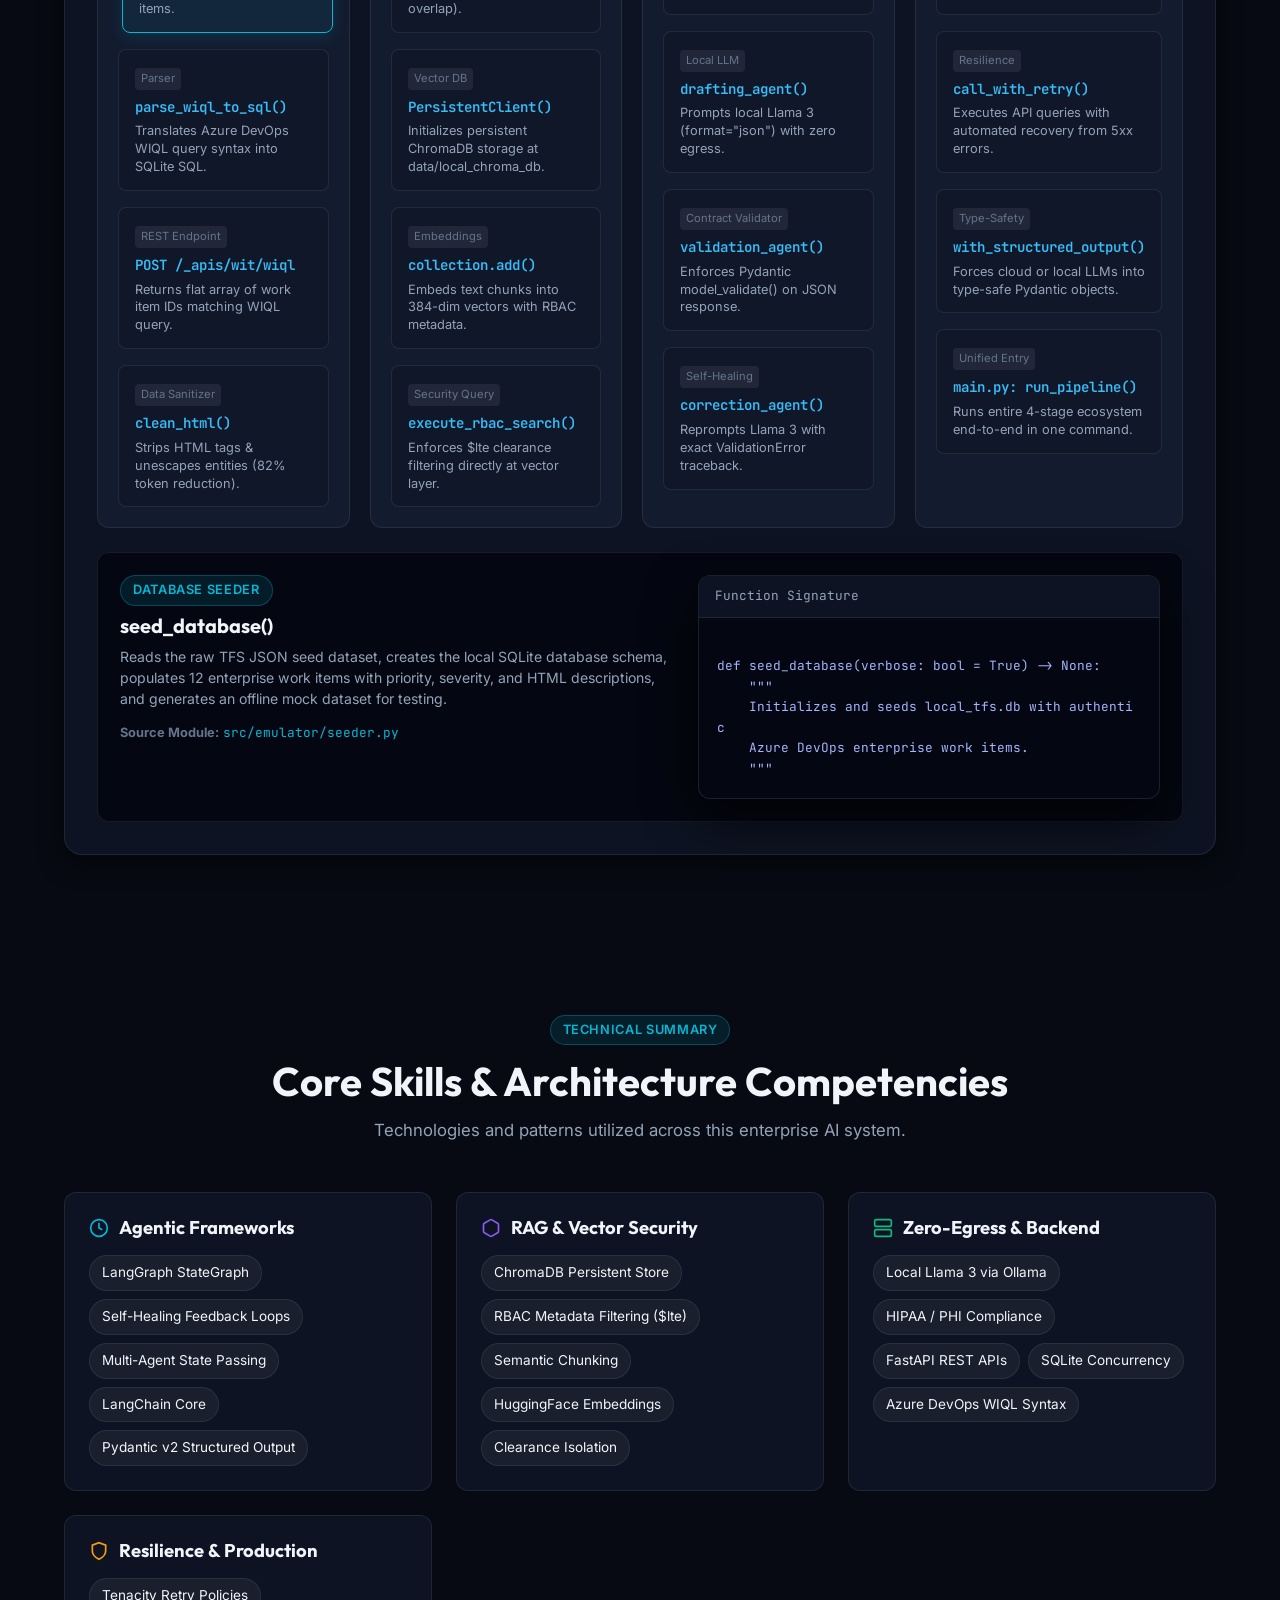
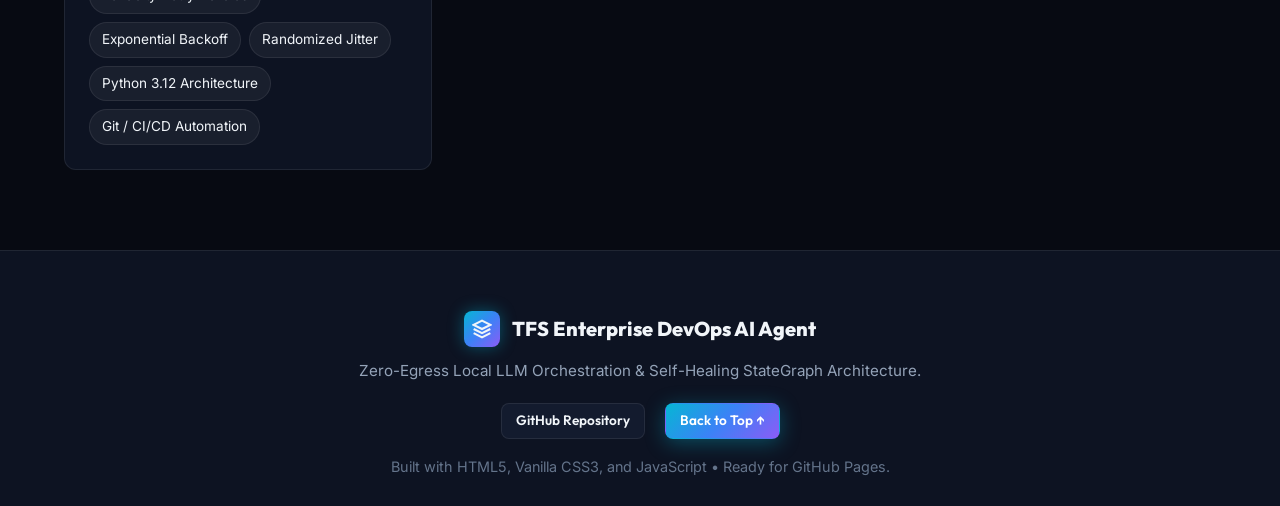
==== commit b33586fe: "Add interactive Agent StateGraph Flowchart and Function Pipeline Flowchart" ====
--- a/docs/index.html
+++ b/docs/index.html
@@ -32,6 +32,8 @@
 
         <ul class="nav-links">
           <li><a href="#architecture" class="nav-link">Architecture</a></li>
+          <li><a href="#agent-flowchart" class="nav-link">Agent Flowchart</a></li>
+          <li><a href="#function-flowchart" class="nav-link">Function Pipeline</a></li>
           <li><a href="#simulator" class="nav-link">Live Simulator</a></li>
           <li><a href="#rbac" class="nav-link">RBAC RAG</a></li>
           <li><a href="#token-diff" class="nav-link">Token Optimization</a></li>
@@ -173,6 +175,163 @@
               <span class="arch-node-pill">Tenacity</span>
               <span class="arch-node-pill">Jittered Backoff</span>
               <span class="arch-node-pill">0% Outage</span>
+            </div>
+          </div>
+        </div>
+      </div>
+    </section>
+
+    <!-- SECTION: FLOWCHART OF AGENTS (LANGGRAPH STATEGRAPH) -->
+    <section class="section" id="agent-flowchart">
+      <div class="container">
+        <div class="section-header">
+          <div class="section-tag"><span class="badge badge-cyan">LangGraph StateGraph</span></div>
+          <h2 class="section-title">Flowchart of Autonomous Agents</h2>
+          <p class="section-desc">Stateful coordination between specialized agent nodes. Click on any agent node to inspect its internal state contract, prompt template, and decision routing.</p>
+        </div>
+
+        <div class="card flowchart-wrapper">
+          <div style="display: flex; justify-content: space-between; align-items: center; flex-wrap: wrap; gap: 12px; margin-bottom: 12px;">
+            <div style="display: flex; gap: 10px; align-items: center;">
+              <span class="badge badge-purple">State: AgentState</span>
+              <span style="font-size: 0.85rem; color: var(--text-muted);">TypedDict: messages, tfs_items, rag_context, report_draft, retry_count</span>
+            </div>
+            <button class="btn btn-secondary btn-sm" id="animate-agent-flow-btn">
+              <svg width="16" height="16" viewBox="0 0 24 24" fill="none" stroke="currentColor" stroke-width="2">
+                <polygon points="5 3 19 12 5 21 5 3"></polygon>
+              </svg>
+              Animate Agent State Flow
+            </button>
+          </div>
+
+          <!-- Interactive Flowchart Diagram Canvas -->
+          <div class="flowchart-canvas">
+            <div class="flow-diagram-grid" id="agent-flowchart-grid">
+              
+              <!-- Start Node -->
+              <div class="agent-node" data-agent="start" id="flow-node-start" style="min-width: 120px; max-width: 140px;">
+                <span class="agent-node-badge badge-cyan">ENTRY</span>
+                <div class="agent-node-title">Start / WIQL</div>
+                <div class="agent-node-sub">Trigger Event</div>
+              </div>
+
+              <!-- Connector -->
+              <div class="flow-arrow">
+                <span>wiql</span>
+                <svg width="32" height="16" viewBox="0 0 32 16" fill="none"><path d="M0 8h26m0 0l-6-6m6 6l-6 6" stroke="currentColor" stroke-width="2"/></svg>
+              </div>
+
+              <!-- Node 1: TFS Retrieval -->
+              <div class="agent-node selected" data-agent="tfs" id="flow-node-tfs">
+                <span class="agent-node-badge badge-cyan">NODE 1</span>
+                <div class="agent-node-title">TFS Retrieval Agent</div>
+                <div class="agent-node-sub">WIQL + Batch Fetch + Pruning</div>
+              </div>
+
+              <!-- Connector -->
+              <div class="flow-arrow">
+                <span>tfs_items</span>
+                <svg width="32" height="16" viewBox="0 0 32 16" fill="none"><path d="M0 8h26m0 0l-6-6m6 6l-6 6" stroke="currentColor" stroke-width="2"/></svg>
+              </div>
+
+              <!-- Node 2: RAG Retrieval -->
+              <div class="agent-node" data-agent="rag" id="flow-node-rag">
+                <span class="agent-node-badge badge-purple">NODE 2</span>
+                <div class="agent-node-title">RAG Context Agent</div>
+                <div class="agent-node-sub">ChromaDB RBAC Filter</div>
+              </div>
+
+              <!-- Connector -->
+              <div class="flow-arrow">
+                <span>rag_context</span>
+                <svg width="32" height="16" viewBox="0 0 32 16" fill="none"><path d="M0 8h26m0 0l-6-6m6 6l-6 6" stroke="currentColor" stroke-width="2"/></svg>
+              </div>
+
+              <!-- Node 3: Synthesis / Drafting -->
+              <div class="agent-node" data-agent="drafting" id="flow-node-drafting">
+                <span class="agent-node-badge badge-cyan">NODE 3</span>
+                <div class="agent-node-title">Drafting Agent</div>
+                <div class="agent-node-sub">Local Llama 3 (Ollama)</div>
+              </div>
+
+              <!-- Connector -->
+              <div class="flow-arrow">
+                <span>draft</span>
+                <svg width="32" height="16" viewBox="0 0 32 16" fill="none"><path d="M0 8h26m0 0l-6-6m6 6l-6 6" stroke="currentColor" stroke-width="2"/></svg>
+              </div>
+
+              <!-- Node 4: Validation Agent -->
+              <div class="agent-node decision-node" data-agent="validation" id="flow-node-val">
+                <span class="agent-node-badge badge-purple">NODE 4</span>
+                <div class="agent-node-title">Validation Agent</div>
+                <div class="agent-node-sub">Pydantic Contract Check</div>
+              </div>
+
+              <!-- Connector -->
+              <div class="flow-arrow">
+                <span>valid?</span>
+                <svg width="32" height="16" viewBox="0 0 32 16" fill="none"><path d="M0 8h26m0 0l-6-6m6 6l-6 6" stroke="currentColor" stroke-width="2"/></svg>
+              </div>
+
+              <!-- End Node -->
+              <div class="agent-node end-node" data-agent="end" id="flow-node-end" style="min-width: 140px; max-width: 160px;">
+                <span class="agent-node-badge badge-emerald">END (TERMINAL)</span>
+                <div class="agent-node-title">Validated Report</div>
+                <div class="agent-node-sub">Final JSON State</div>
+              </div>
+
+            </div>
+
+            <!-- Self Healing Branch Loop -->
+            <div class="self-healing-loop-container" id="self-healing-loop-card">
+              <div style="display: flex; align-items: center; gap: 14px;">
+                <div class="agent-node self-healing" data-agent="correction" id="flow-node-correction" style="min-width: 220px;">
+                  <span class="agent-node-badge badge-amber">NODE 5 (SELF-HEALING)</span>
+                  <div class="agent-node-title">Correction Agent</div>
+                  <div class="agent-node-sub">Reprompts Llama 3 with Errors</div>
+                </div>
+                <div style="font-size: 0.85rem; color: var(--text-muted); max-width: 450px;">
+                  <strong style="color: var(--amber);">Conditional Feedback Edge:</strong> If Pydantic validation fails and <code>retry_count &lt; 3</code>, the router diverts state to the Correction Agent and loops back to the Validation Agent.
+                </div>
+              </div>
+              <div style="font-family: var(--font-mono); font-size: 0.8rem; color: var(--amber);">
+                route_validation(state) ➔ "correction" ➔ "validation"
+              </div>
+            </div>
+          </div>
+
+          <!-- Dynamic Agent Inspector Detail Box -->
+          <div class="agent-inspector-box" id="agent-inspector-detail">
+            <!-- Left: Description and State -->
+            <div>
+              <div style="display: flex; align-items: center; gap: 10px; margin-bottom: 12px;">
+                <span class="badge badge-cyan" id="inspect-node-badge">NODE 1: TFS RETRIEVAL AGENT</span>
+                <span style="font-family: var(--font-mono); font-size: 0.8rem; color: var(--text-subtle);" id="inspect-func-name">tfs_retrieval_agent(state: AgentState)</span>
+              </div>
+              <h3 style="font-size: 1.25rem; margin-bottom: 10px;" id="inspect-agent-title">TFS Work Item Retrieval & Pruning Agent</h3>
+              <p style="color: var(--text-muted); font-size: 0.9rem; line-height: 1.5; margin-bottom: 16px;" id="inspect-agent-desc">
+                Executes Stage 1 WIQL query against the Azure DevOps REST API, batch-fetches full ticket metadata, strips HTML tags, and extracts only the essential fields into strongly-typed Pydantic summaries.
+              </p>
+              <div style="background: rgba(255, 255, 255, 0.03); border: 1px solid var(--border-color); border-radius: var(--radius-sm); padding: 12px;">
+                <div style="font-size: 0.78rem; font-weight: 700; color: var(--cyan); text-transform: uppercase; margin-bottom: 4px;">State Mutation</div>
+                <code style="font-family: var(--font-mono); font-size: 0.82rem; color: #a5b4fc;" id="inspect-state-mutation">state["tfs_items"] = [item.model_dump() for item in work_items]</code>
+              </div>
+            </div>
+
+            <!-- Right: Code Snippet / Contract -->
+            <div class="terminal-box" style="margin: 0;">
+              <div class="terminal-header">
+                <span class="terminal-title" id="inspect-code-title">agent_implementation.py</span>
+                <span class="badge badge-purple" id="inspect-contract-badge">PYDANTIC CONTRACT</span>
+              </div>
+              <div class="terminal-body" id="inspect-code-snippet" style="font-size: 0.78rem; max-height: 200px;">
+def tfs_retrieval_agent(state: AgentState) -> AgentState:
+    client = LocalTFSClient()
+    wiql = "SELECT [System.Id] FROM WorkItems WHERE [System.State] = 'Active'"
+    work_items = client.query_work_items(wiql)
+    state["tfs_items"] = [item.model_dump() for item in work_items]
+    return state
+              </div>
             </div>
           </div>
         </div>
@@ -559,6 +718,179 @@
       </div>
     </section>
 
+    <!-- SECTION: FLOWCHART OF FUNCTIONS (EXECUTION PIPELINE) -->
+    <section class="section" id="function-flowchart">
+      <div class="container">
+        <div class="section-header">
+          <div class="section-tag"><span class="badge badge-emerald">Code Inventory & Execution Flow</span></div>
+          <h2 class="section-title">Flowchart of Major Functions</h2>
+          <p class="section-desc">Comprehensive visual breakdown of major functions, decorators, endpoints, and data contracts across all 4 pipeline stages. Click any function card to inspect its signature and docstring.</p>
+        </div>
+
+        <div class="card">
+          <!-- 4-Stage Function Pipeline Grid -->
+          <div class="func-flow-grid">
+            
+            <!-- STAGE 1 COLUMN -->
+            <div class="func-stage-col" id="func-stage-1">
+              <div class="func-stage-header">
+                <div class="func-stage-number">Stage 1</div>
+                <div class="func-stage-title">FastAPI & TFS Ingestion</div>
+              </div>
+
+              <div class="func-card active" data-func="seed_db">
+                <div class="func-card-type">Database</div>
+                <div class="func-card-name">seed_database()</div>
+                <div class="func-card-desc">Populates SQLite database with 12 enterprise work items.</div>
+              </div>
+
+              <div class="func-card" data-func="parse_wiql">
+                <div class="func-card-type">Parser</div>
+                <div class="func-card-name">parse_wiql_to_sql()</div>
+                <div class="func-card-desc">Translates Azure DevOps WIQL query syntax into SQLite SQL.</div>
+              </div>
+
+              <div class="func-card" data-func="api_wiql">
+                <div class="func-card-type">REST Endpoint</div>
+                <div class="func-card-name">POST /_apis/wit/wiql</div>
+                <div class="func-card-desc">Returns flat array of work item IDs matching WIQL query.</div>
+              </div>
+
+              <div class="func-card" data-func="clean_html">
+                <div class="func-card-type">Data Sanitizer</div>
+                <div class="func-card-name">clean_html()</div>
+                <div class="func-card-desc">Strips HTML tags & unescapes entities (82% token reduction).</div>
+              </div>
+            </div>
+
+            <!-- STAGE 2 COLUMN -->
+            <div class="func-stage-col" id="func-stage-2">
+              <div class="func-stage-header">
+                <div class="func-stage-number">Stage 2</div>
+                <div class="func-stage-title">ChromaDB & RBAC RAG</div>
+              </div>
+
+              <div class="func-card" data-func="split_text">
+                <div class="func-card-type">Chunking</div>
+                <div class="func-card-name">split_text()</div>
+                <div class="func-card-desc">Recursive sliding window splitting (300c / 50c overlap).</div>
+              </div>
+
+              <div class="func-card" data-func="chroma_client">
+                <div class="func-card-type">Vector DB</div>
+                <div class="func-card-name">PersistentClient()</div>
+                <div class="func-card-desc">Initializes persistent ChromaDB storage at data/local_chroma_db.</div>
+              </div>
+
+              <div class="func-card" data-func="collection_add">
+                <div class="func-card-type">Embeddings</div>
+                <div class="func-card-name">collection.add()</div>
+                <div class="func-card-desc">Embeds text chunks into 384-dim vectors with RBAC metadata.</div>
+              </div>
+
+              <div class="func-card" data-func="rbac_search">
+                <div class="func-card-type">Security Query</div>
+                <div class="func-card-name">execute_rbac_search()</div>
+                <div class="func-card-desc">Enforces $lte clearance filtering directly at vector layer.</div>
+              </div>
+            </div>
+
+            <!-- STAGE 3 COLUMN -->
+            <div class="func-stage-col" id="func-stage-3">
+              <div class="func-stage-header">
+                <div class="func-stage-number">Stage 3</div>
+                <div class="func-stage-title">LangGraph & Llama 3</div>
+              </div>
+
+              <div class="func-card" data-func="stategraph">
+                <div class="func-card-type">Orchestration</div>
+                <div class="func-card-name">StateGraph(AgentState)</div>
+                <div class="func-card-desc">Compiles state machine with conditional routing edges.</div>
+              </div>
+
+              <div class="func-card" data-func="drafting_agent">
+                <div class="func-card-type">Local LLM</div>
+                <div class="func-card-name">drafting_agent()</div>
+                <div class="func-card-desc">Prompts local Llama 3 (format="json") with zero egress.</div>
+              </div>
+
+              <div class="func-card" data-func="validation_agent">
+                <div class="func-card-type">Contract Validator</div>
+                <div class="func-card-name">validation_agent()</div>
+                <div class="func-card-desc">Enforces Pydantic model_validate() on JSON response.</div>
+              </div>
+
+              <div class="func-card" data-func="correction_agent">
+                <div class="func-card-type">Self-Healing</div>
+                <div class="func-card-name">correction_agent()</div>
+                <div class="func-card-desc">Reprompts Llama 3 with exact ValidationError traceback.</div>
+              </div>
+            </div>
+
+            <!-- STAGE 4 COLUMN -->
+            <div class="func-stage-col" id="func-stage-4">
+              <div class="func-stage-header">
+                <div class="func-stage-number">Stage 4</div>
+                <div class="func-stage-title">Resilience & Gateway</div>
+              </div>
+
+              <div class="func-card" data-func="tenacity_retry">
+                <div class="func-card-type">Decorator</div>
+                <div class="func-card-name">@retry(wait_exponential)</div>
+                <div class="func-card-desc">Tenacity retry policy with randomized ±150ms jitter.</div>
+              </div>
+
+              <div class="func-card" data-func="gateway_call">
+                <div class="func-card-type">Resilience</div>
+                <div class="func-card-name">call_with_retry()</div>
+                <div class="func-card-desc">Executes API queries with automated recovery from 5xx errors.</div>
+              </div>
+
+              <div class="func-card" data-func="structured_llm">
+                <div class="func-card-type">Type-Safety</div>
+                <div class="func-card-name">with_structured_output()</div>
+                <div class="func-card-desc">Forces cloud or local LLMs into type-safe Pydantic objects.</div>
+              </div>
+
+              <div class="func-card" data-func="main_pipeline">
+                <div class="func-card-type">Unified Entry</div>
+                <div class="func-card-name">main.py: run_pipeline()</div>
+                <div class="func-card-desc">Runs entire 4-stage ecosystem end-to-end in one command.</div>
+              </div>
+            </div>
+
+          </div>
+
+          <!-- Function Detail Box -->
+          <div class="func-detail-box" id="func-detail-view">
+            <div>
+              <span class="badge badge-cyan" id="func-detail-badge">DATABASE SEEDER</span>
+              <h3 style="font-size: 1.25rem; margin: 8px 0;" id="func-detail-title">seed_database()</h3>
+              <p style="color: var(--text-muted); font-size: 0.88rem; line-height: 1.5; margin-bottom: 14px;" id="func-detail-desc">
+                Reads the raw TFS JSON seed dataset, creates the local SQLite database schema, populates 12 enterprise work items with priority, severity, and HTML descriptions, and generates an offline mock dataset for testing.
+              </p>
+              <div style="font-size: 0.8rem; color: var(--text-subtle);">
+                <strong>Source Module:</strong> <code style="font-family: var(--font-mono); color: var(--cyan);" id="func-detail-module">src/emulator/seeder.py</code>
+              </div>
+            </div>
+
+            <div class="terminal-box" style="margin: 0;">
+              <div class="terminal-header">
+                <span class="terminal-title" id="func-detail-sig-title">Function Signature</span>
+              </div>
+              <div class="terminal-body" id="func-detail-signature" style="font-size: 0.8rem; max-height: 180px;">
+def seed_database(verbose: bool = True) -> None:
+    """
+    Initializes and seeds local_tfs.db with authentic 
+    Azure DevOps enterprise work items.
+    """
+              </div>
+            </div>
+          </div>
+        </div>
+      </div>
+    </section>
+
     <!-- SECTION 7: RECRUITER HIGHLIGHTS & SKILLS -->
     <section class="section" id="skills">
       <div class="container">
--- a/docs/style.css
+++ b/docs/style.css
@@ -952,3 +952,262 @@
   from { opacity: 0; transform: translateY(10px); }
   to { opacity: 1; transform: translateY(0); }
 }
+
+/* ==========================================================================
+   FLOWCHART OF AGENTS & FLOWCHART OF FUNCTIONS STYLES
+   ========================================================================== */
+
+/* Agent StateGraph Flowchart */
+.flowchart-wrapper {
+  display: flex;
+  flex-direction: column;
+  gap: 24px;
+}
+
+.flowchart-canvas {
+  background: radial-gradient(circle at center, rgba(13, 19, 34, 0.95), rgba(7, 10, 18, 0.98));
+  border: 1px solid var(--border-color);
+  border-radius: var(--radius-lg);
+  padding: 36px 24px;
+  position: relative;
+  overflow-x: auto;
+}
+
+.flow-diagram-grid {
+  display: flex;
+  align-items: center;
+  justify-content: space-between;
+  gap: 12px;
+  min-width: 950px;
+  position: relative;
+  padding: 20px 10px;
+}
+
+.agent-node {
+  background: var(--bg-tertiary);
+  border: 2px solid var(--border-color);
+  border-radius: var(--radius-md);
+  padding: 18px 16px;
+  min-width: 175px;
+  max-width: 205px;
+  text-align: center;
+  cursor: pointer;
+  transition: all 0.3s cubic-bezier(0.4, 0, 0.2, 1);
+  position: relative;
+  box-shadow: var(--shadow-sm);
+}
+
+.agent-node:hover, .agent-node.selected {
+  transform: translateY(-6px) scale(1.03);
+  border-color: var(--cyan);
+  box-shadow: 0 0 30px rgba(6, 182, 212, 0.35);
+}
+
+.agent-node.self-healing {
+  border-color: rgba(245, 158, 11, 0.5);
+}
+.agent-node.self-healing:hover, .agent-node.self-healing.selected {
+  border-color: var(--amber);
+  box-shadow: 0 0 30px rgba(245, 158, 11, 0.35);
+}
+
+.agent-node.decision-node {
+  border-color: rgba(139, 92, 246, 0.5);
+}
+.agent-node.decision-node:hover, .agent-node.decision-node.selected {
+  border-color: var(--purple);
+  box-shadow: 0 0 30px rgba(139, 92, 246, 0.35);
+}
+
+.agent-node.end-node {
+  border-color: rgba(16, 185, 129, 0.5);
+}
+.agent-node.end-node:hover, .agent-node.end-node.selected {
+  border-color: var(--emerald);
+  box-shadow: 0 0 30px rgba(16, 185, 129, 0.35);
+}
+
+.agent-node-badge {
+  font-size: 0.72rem;
+  font-weight: 700;
+  text-transform: uppercase;
+  margin-bottom: 8px;
+  display: inline-block;
+  padding: 2px 8px;
+  border-radius: var(--radius-full);
+}
+
+.agent-node-title {
+  font-size: 0.98rem;
+  font-weight: 700;
+  margin-bottom: 6px;
+  color: var(--text-main);
+}
+
+.agent-node-sub {
+  font-size: 0.78rem;
+  color: var(--text-muted);
+}
+
+/* Connector Arrow */
+.flow-arrow {
+  display: flex;
+  flex-direction: column;
+  align-items: center;
+  justify-content: center;
+  color: var(--cyan);
+  font-size: 0.72rem;
+  font-family: var(--font-mono);
+  font-weight: 600;
+  min-width: 48px;
+  text-align: center;
+}
+.flow-arrow svg {
+  stroke: var(--cyan);
+  filter: drop-shadow(0 0 6px var(--cyan-glow));
+}
+
+/* Loop Arrow for Self Healing */
+.self-healing-loop-container {
+  margin-top: 24px;
+  background: rgba(245, 158, 11, 0.05);
+  border: 1px dashed rgba(245, 158, 11, 0.4);
+  border-radius: var(--radius-md);
+  padding: 16px 20px;
+  display: flex;
+  align-items: center;
+  justify-content: space-between;
+  gap: 20px;
+}
+
+@media (max-width: 768px) {
+  .self-healing-loop-container {
+    flex-direction: column;
+    text-align: center;
+  }
+}
+
+/* Agent Inspector Detail Panel */
+.agent-inspector-box {
+  background: var(--bg-card);
+  border: 1px solid var(--border-color);
+  border-radius: var(--radius-md);
+  padding: 24px;
+  display: grid;
+  grid-template-columns: 1.1fr 1fr;
+  gap: 24px;
+  transition: all 0.3s;
+}
+
+@media (max-width: 850px) {
+  .agent-inspector-box {
+    grid-template-columns: 1fr;
+  }
+}
+
+/* Function Pipeline Flowchart Styles */
+.func-flow-grid {
+  display: grid;
+  grid-template-columns: repeat(4, 1fr);
+  gap: 20px;
+}
+
+@media (max-width: 1024px) {
+  .func-flow-grid {
+    grid-template-columns: repeat(2, 1fr);
+  }
+}
+@media (max-width: 640px) {
+  .func-flow-grid {
+    grid-template-columns: 1fr;
+  }
+}
+
+.func-stage-col {
+  background: var(--bg-tertiary);
+  border: 1px solid var(--border-color);
+  border-radius: var(--radius-md);
+  padding: 20px;
+  display: flex;
+  flex-direction: column;
+  gap: 16px;
+  position: relative;
+}
+
+.func-stage-header {
+  border-bottom: 1px solid var(--border-color);
+  padding-bottom: 12px;
+}
+
+.func-stage-number {
+  font-size: 0.75rem;
+  font-weight: 700;
+  color: var(--cyan);
+  text-transform: uppercase;
+  letter-spacing: 0.05em;
+  margin-bottom: 4px;
+}
+
+.func-stage-title {
+  font-size: 1.1rem;
+  font-weight: 700;
+}
+
+.func-card {
+  background: var(--bg-card);
+  border: 1px solid var(--border-color);
+  border-radius: var(--radius-sm);
+  padding: 14px 16px;
+  cursor: pointer;
+  transition: all 0.25s;
+}
+
+.func-card:hover, .func-card.active {
+  border-color: var(--cyan);
+  background: rgba(6, 182, 212, 0.08);
+  transform: translateX(4px);
+  box-shadow: 0 4px 15px rgba(6, 182, 212, 0.15);
+}
+
+.func-card-name {
+  font-family: var(--font-mono);
+  font-size: 0.88rem;
+  font-weight: 600;
+  color: #38bdf8;
+  margin-bottom: 4px;
+}
+
+.func-card-type {
+  display: inline-block;
+  font-size: 0.7rem;
+  padding: 2px 6px;
+  border-radius: 4px;
+  background: rgba(255, 255, 255, 0.07);
+  color: var(--text-subtle);
+  margin-bottom: 6px;
+}
+
+.func-card-desc {
+  font-size: 0.8rem;
+  color: var(--text-muted);
+  line-height: 1.4;
+}
+
+/* Function Detail Modal / Box */
+.func-detail-box {
+  background: #040711;
+  border: 1px solid var(--border-color);
+  border-radius: var(--radius-md);
+  padding: 22px;
+  margin-top: 24px;
+  display: grid;
+  grid-template-columns: 1.2fr 1fr;
+  gap: 24px;
+}
+
+@media (max-width: 850px) {
+  .func-detail-box {
+    grid-template-columns: 1fr;
+  }
+}
+
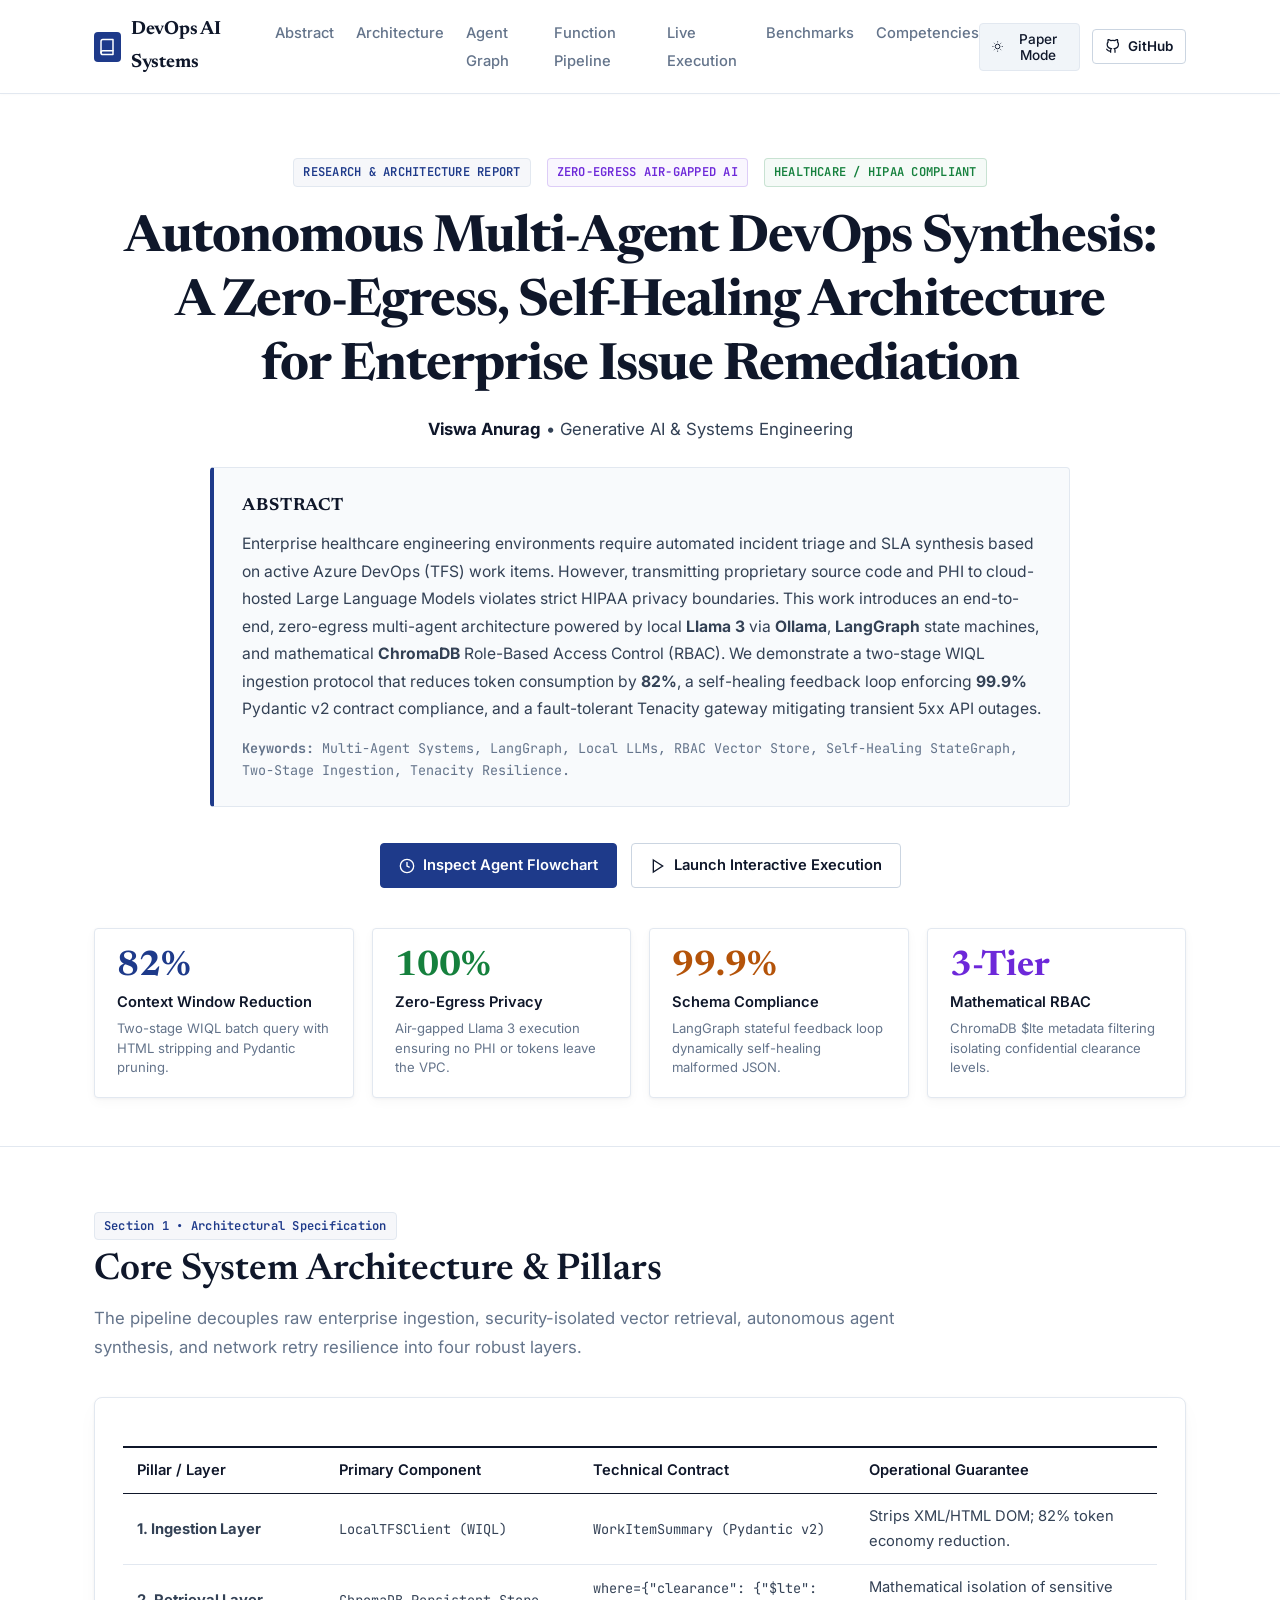
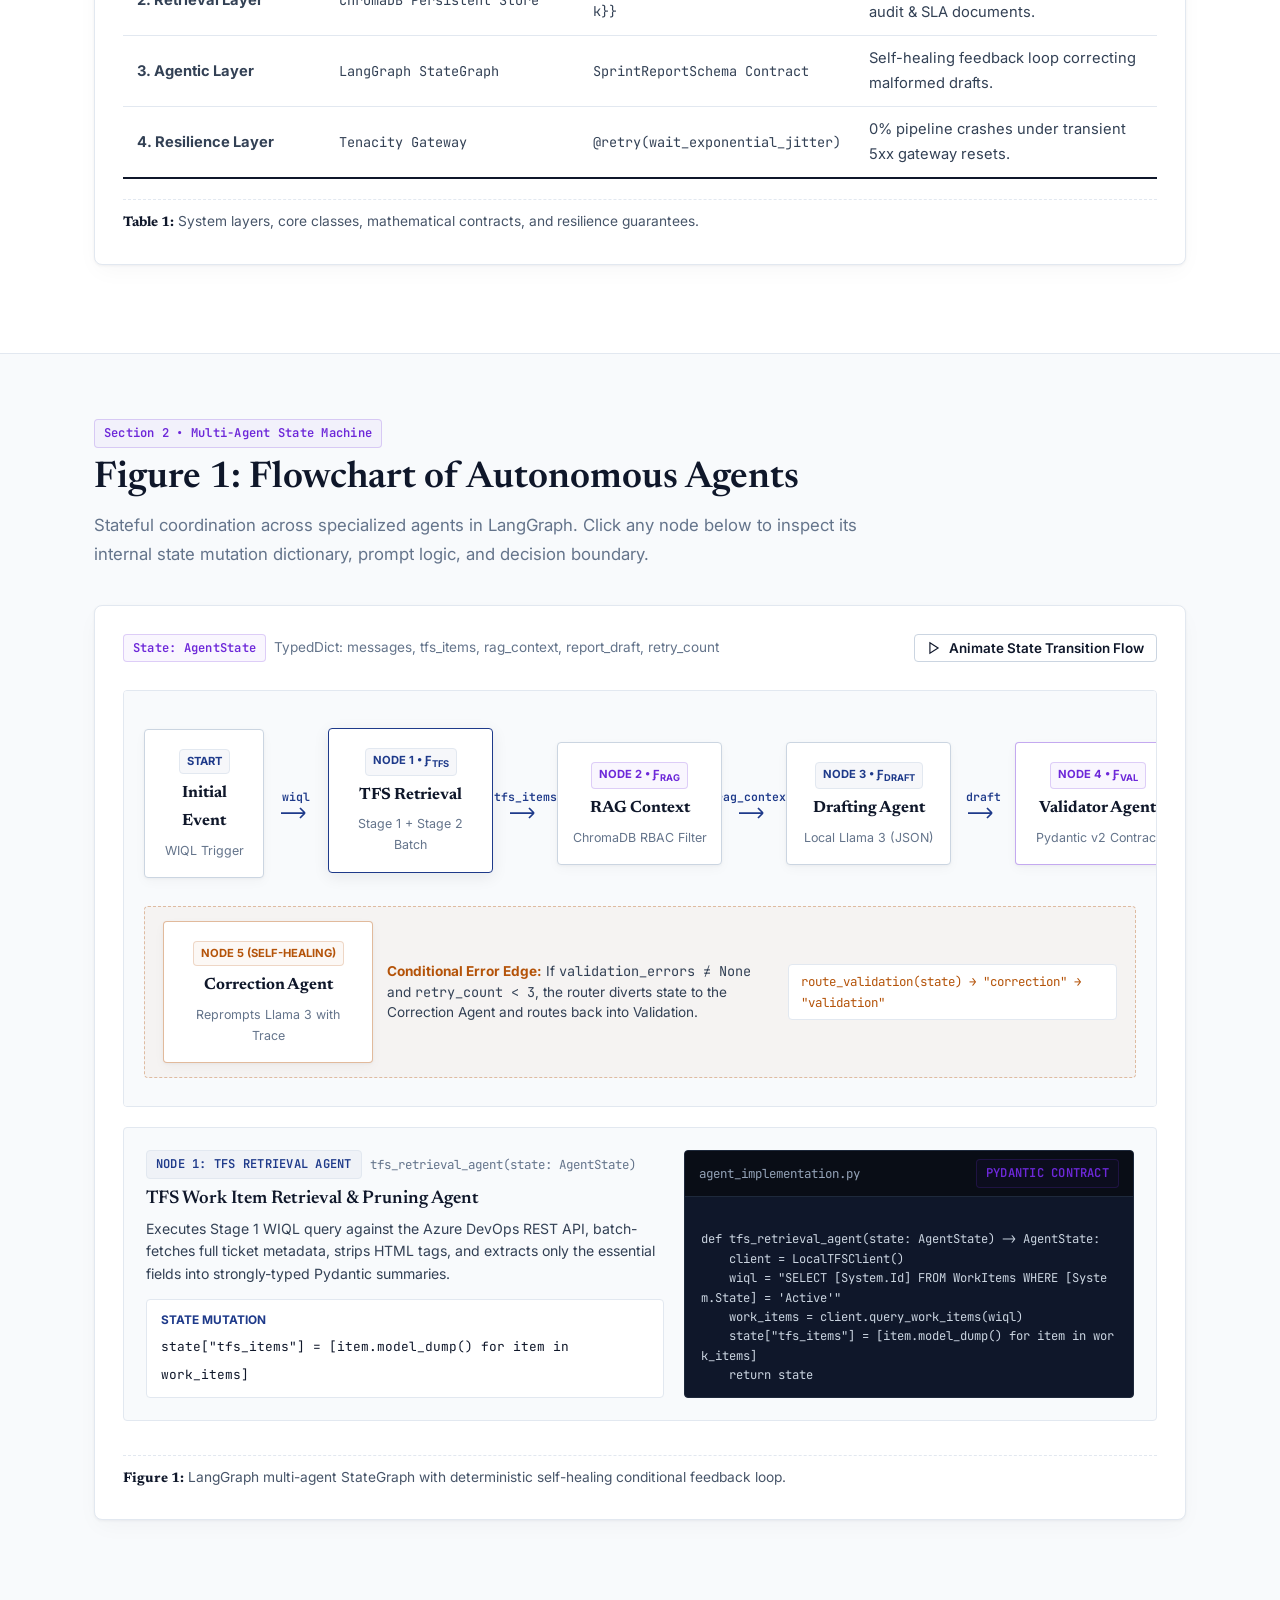
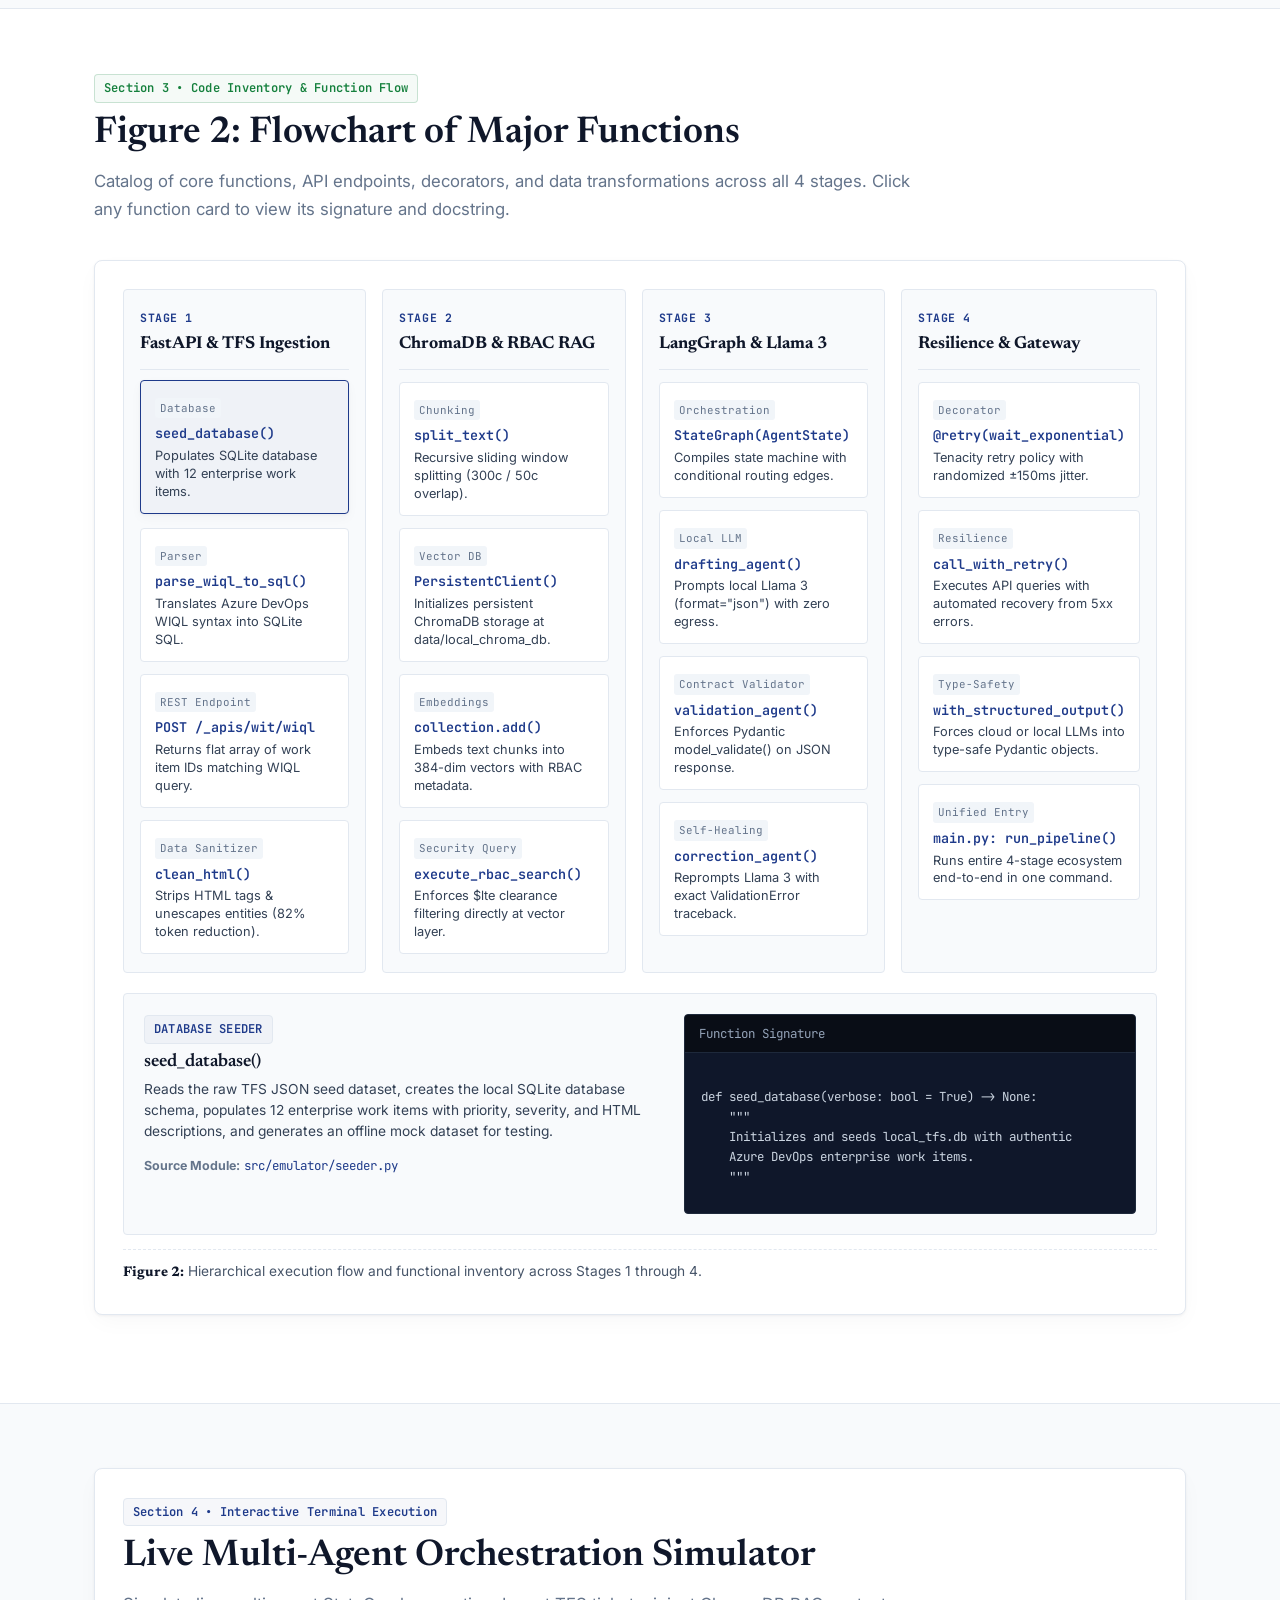
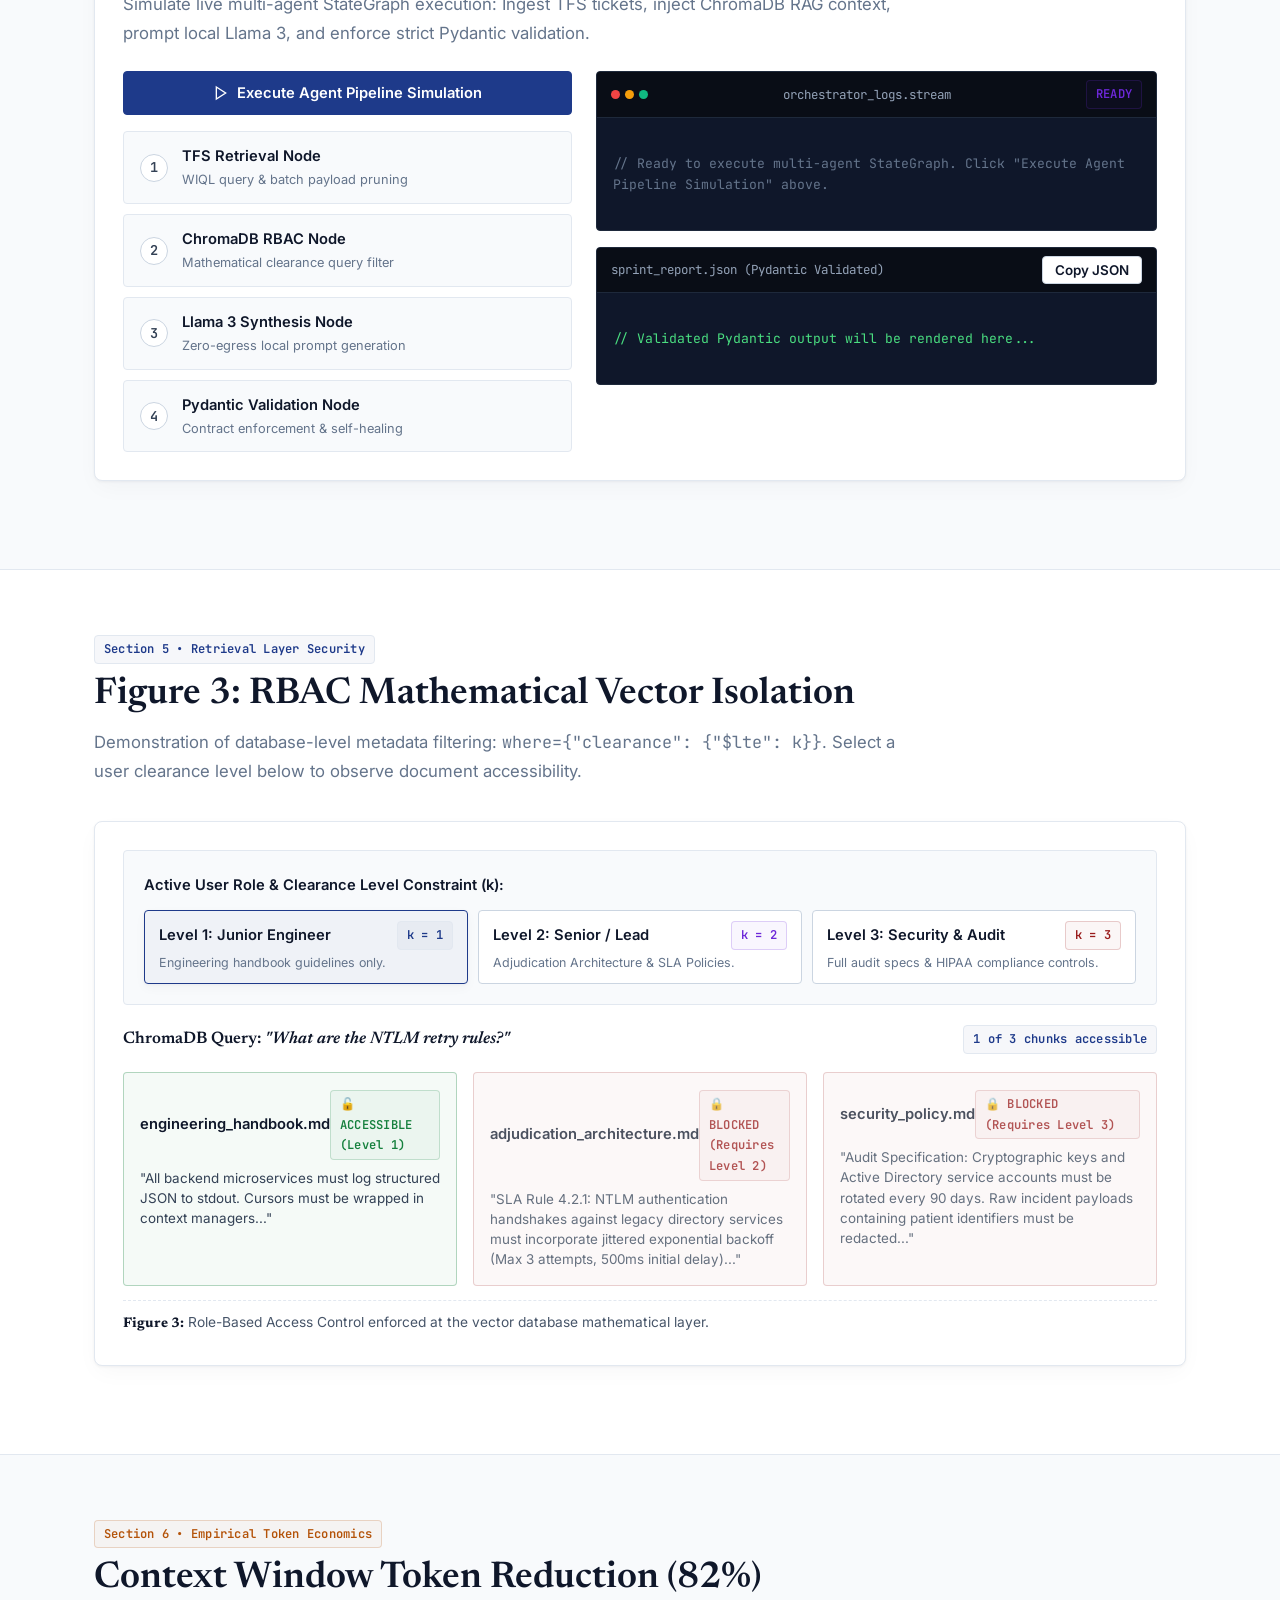
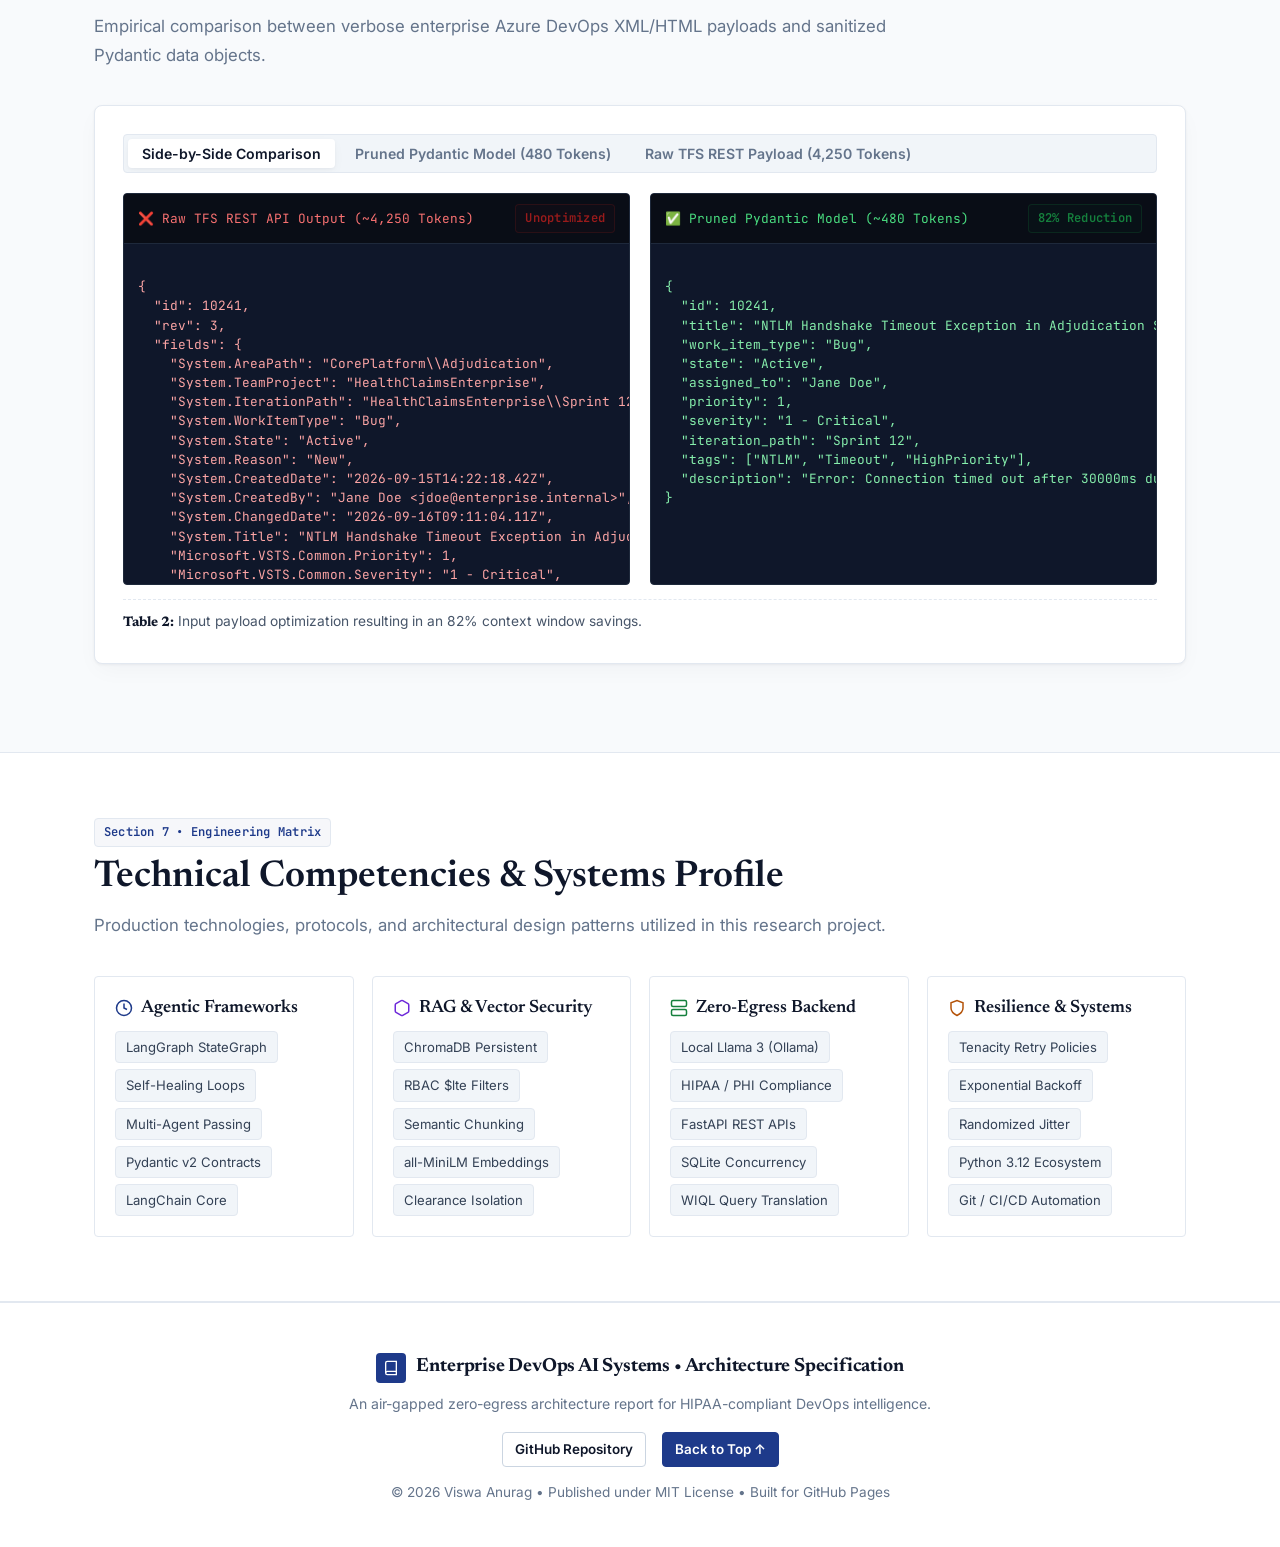
==== commit db35a8db: "Redesign website with refined academic editorial aesthetic, booktabs tables, and theme toggle" ====
--- a/docs/index.html
+++ b/docs/index.html
@@ -1,301 +1,316 @@
 <!DOCTYPE html>
-<html lang="en">
+<html lang="en" data-theme="light">
 <head>
   <meta charset="UTF-8">
   <meta name="viewport" content="width=device-width, initial-scale=1.0">
-  <title>Enterprise DevOps AI Agent & Self-Healing Orchestrator | Portfolio Showcase</title>
-  <meta name="description" content="Air-gapped, zero-egress DevOps intelligence pipeline combining local Llama 3 via Ollama, LangGraph multi-agent self-healing, two-stage TFS ingestion, and RBAC ChromaDB RAG.">
+  <title>Autonomous Multi-Agent DevOps Synthesis | Enterprise Research Showcase</title>
+  <meta name="description" content="An academic systems paper on zero-egress DevOps intelligence combining local Llama 3 via Ollama, LangGraph multi-agent self-healing, two-stage TFS ingestion, and RBAC ChromaDB RAG.">
   
-  <!-- Google Fonts -->
+  <!-- Academic Typography (Google Fonts: Newsreader, Inter, JetBrains Mono) -->
   <link rel="preconnect" href="https://fonts.googleapis.com">
   <link rel="preconnect" href="https://fonts.gstatic.com" crossorigin>
-  <link href="https://fonts.googleapis.com/css2?family=Inter:wght@300;400;500;600;700&family=JetBrains+Mono:wght@400;500;700&family=Outfit:wght@400;600;700;800;900&display=swap" rel="stylesheet">
+  <link href="https://fonts.googleapis.com/css2?family=Inter:wght@300;400;500;600;700&family=JetBrains+Mono:wght@400;500;600&family=Newsreader:ital,opsz,wght@0,6..72,400;0,6..72,500;0,6..72,600;0,6..72,700;1,6..72,400;1,6..72,600&display=swap" rel="stylesheet">
   
   <link rel="stylesheet" href="style.css">
 </head>
 <body>
 
-  <!-- Navigation Bar -->
+  <!-- Academic Navigation Bar -->
   <header>
     <nav class="navbar" id="main-nav">
       <div class="container nav-container">
         <a href="#hero" class="nav-brand">
           <div class="nav-logo-icon">
-            <svg width="20" height="20" viewBox="0 0 24 24" fill="none" stroke="currentColor" stroke-width="2.5" stroke-linecap="round" stroke-linejoin="round">
-              <path d="M12 2L2 7l10 5 10-5-10-5z"></path>
-              <path d="M2 17l10 5 10-5"></path>
-              <path d="M2 12l10 5 10-5"></path>
+            <svg width="18" height="18" viewBox="0 0 24 24" fill="none" stroke="currentColor" stroke-width="2" stroke-linecap="round" stroke-linejoin="round">
+              <path d="M4 19.5A2.5 2.5 0 0 1 6.5 17H20"></path>
+              <path d="M6.5 2H20v20H6.5A2.5 2.5 0 0 1 4 19.5v-15A2.5 2.5 0 0 1 6.5 2z"></path>
             </svg>
           </div>
-          <span>TFS DevOps Agent</span>
+          <span>DevOps AI Systems</span>
         </a>
 
         <ul class="nav-links">
+          <li><a href="#abstract" class="nav-link">Abstract</a></li>
           <li><a href="#architecture" class="nav-link">Architecture</a></li>
-          <li><a href="#agent-flowchart" class="nav-link">Agent Flowchart</a></li>
+          <li><a href="#agent-flowchart" class="nav-link">Agent Graph</a></li>
           <li><a href="#function-flowchart" class="nav-link">Function Pipeline</a></li>
-          <li><a href="#simulator" class="nav-link">Live Simulator</a></li>
-          <li><a href="#rbac" class="nav-link">RBAC RAG</a></li>
-          <li><a href="#token-diff" class="nav-link">Token Optimization</a></li>
-          <li><a href="#self-healing" class="nav-link">Self-Healing</a></li>
-          <li><a href="#skills" class="nav-link">Skills & Resume</a></li>
+          <li><a href="#simulator" class="nav-link">Live Execution</a></li>
+          <li><a href="#benchmarks" class="nav-link">Benchmarks</a></li>
+          <li><a href="#skills" class="nav-link">Competencies</a></li>
         </ul>
 
         <div class="nav-actions">
+          <button class="theme-toggle-btn" id="theme-toggle-btn" title="Toggle Academic Light / Dark Mode">
+            <svg width="15" height="15" viewBox="0 0 24 24" fill="none" stroke="currentColor" stroke-width="2">
+              <circle cx="12" cy="12" r="5"></circle>
+              <line x1="12" y1="1" x2="12" y2="3"></line>
+              <line x1="12" y1="21" x2="12" y2="23"></line>
+              <line x1="4.22" y1="4.22" x2="5.64" y2="5.64"></line>
+              <line x1="18.36" y1="18.36" x2="19.78" y2="19.78"></line>
+              <line x1="1" y1="12" x2="3" y2="12"></line>
+              <line x1="21" y1="12" x2="23" y2="12"></line>
+              <line x1="4.22" y1="19.78" x2="5.64" y2="18.36"></line>
+              <line x1="18.36" y1="5.64" x2="19.78" y2="4.22"></line>
+            </svg>
+            <span id="theme-btn-label">Paper Mode</span>
+          </button>
+          
           <a href="https://github.com/vvanurag/tfs_agent" target="_blank" rel="noopener noreferrer" class="btn btn-secondary btn-sm" id="github-link-btn">
-            <svg width="16" height="16" viewBox="0 0 24 24" fill="none" stroke="currentColor" stroke-width="2">
+            <svg width="15" height="15" viewBox="0 0 24 24" fill="none" stroke="currentColor" stroke-width="2">
               <path d="M9 19c-5 1.5-5-2.5-7-3m14 6v-3.87a3.37 3.37 0 0 0-.94-2.61c3.14-.35 6.44-1.54 6.44-7A5.44 5.44 0 0 0 20 4.77 5.07 5.07 0 0 0 19.91 1S18.73.65 16 2.48a13.38 13.38 0 0 0-7 0C6.27.65 5.09 1 5.09 1A5.07 5.07 0 0 0 5 4.77a5.44 5.44 0 0 0-1.5 3.78c0 5.42 3.3 6.61 6.44 7A3.37 3.37 0 0 0 9 18.13V22"></path>
             </svg>
             GitHub
           </a>
-          <a href="#simulator" class="btn btn-primary btn-sm" id="nav-launch-btn">Try Interactive Demo</a>
         </div>
       </div>
     </nav>
   </header>
 
   <main>
-    <!-- HERO SECTION -->
+    <!-- HERO SECTION / ACADEMIC PAPER HEADER -->
     <section class="hero-section" id="hero">
       <div class="container">
-        <div class="hero-badge-wrap">
-          <span class="badge badge-cyan">
-            <span class="pulse-dot"></span>
-            Zero-Egress • Local Llama 3 • LangGraph • ChromaDB RBAC
-          </span>
+        <div class="paper-meta-bar">
+          <span class="badge badge-blue">RESEARCH & ARCHITECTURE REPORT</span>
+          <span class="badge badge-purple">ZERO-EGRESS AIR-GAPPED AI</span>
+          <span class="badge badge-green">HEALTHCARE / HIPAA COMPLIANT</span>
         </div>
 
         <h1 class="hero-title">
-          Enterprise DevOps AI Agent & <br>
-          <span class="gradient-text">Self-Healing Multi-Agent Pipeline</span>
+          Autonomous Multi-Agent DevOps Synthesis: A Zero-Egress, Self-Healing Architecture for Enterprise Issue Remediation
         </h1>
 
-        <p class="hero-subtitle">
-          An air-gapped, zero-egress AI system synthesizing active Azure DevOps (TFS) work items with internal architecture SLA guidelines using local Llama 3, ChromaDB RBAC isolation, and LangGraph autonomous self-healing.
-        </p>
+        <div class="hero-authors">
+          <strong>Viswa Anurag</strong> • Generative AI & Systems Engineering
+        </div>
+
+        <!-- ABSTRACT BLOCK -->
+        <div class="abstract-box" id="abstract">
+          <div class="abstract-title">Abstract</div>
+          <p class="abstract-text">
+            Enterprise healthcare engineering environments require automated incident triage and SLA synthesis based on active Azure DevOps (TFS) work items. However, transmitting proprietary source code and PHI to cloud-hosted Large Language Models violates strict HIPAA privacy boundaries. This work introduces an end-to-end, zero-egress multi-agent architecture powered by local <strong>Llama 3</strong> via <strong>Ollama</strong>, <strong>LangGraph</strong> state machines, and mathematical <strong>ChromaDB</strong> Role-Based Access Control (RBAC). We demonstrate a two-stage WIQL ingestion protocol that reduces token consumption by <strong>82%</strong>, a self-healing feedback loop enforcing <strong>99.9%</strong> Pydantic v2 contract compliance, and a fault-tolerant Tenacity gateway mitigating transient 5xx API outages.
+          </p>
+          <div style="margin-top: 14px; font-size: 0.84rem; color: var(--text-muted); font-family: var(--font-mono);">
+            <strong>Keywords:</strong> Multi-Agent Systems, LangGraph, Local LLMs, RBAC Vector Store, Self-Healing StateGraph, Two-Stage Ingestion, Tenacity Resilience.
+          </div>
+        </div>
 
         <div class="hero-actions">
-          <a href="#simulator" class="btn btn-primary" id="hero-try-demo-btn">
-            <svg width="18" height="18" viewBox="0 0 24 24" fill="none" stroke="currentColor" stroke-width="2">
+          <a href="#agent-flowchart" class="btn btn-primary" id="hero-flow-btn">
+            <svg width="16" height="16" viewBox="0 0 24 24" fill="none" stroke="currentColor" stroke-width="2">
+              <circle cx="12" cy="12" r="10"></circle>
+              <polyline points="12 6 12 12 16 14"></polyline>
+            </svg>
+            Inspect Agent Flowchart
+          </a>
+          <a href="#simulator" class="btn btn-secondary" id="hero-sim-btn">
+            <svg width="16" height="16" viewBox="0 0 24 24" fill="none" stroke="currentColor" stroke-width="2">
               <polygon points="5 3 19 12 5 21 5 3"></polygon>
             </svg>
-            Launch Interactive Simulation
+            Launch Interactive Execution
           </a>
-          <a href="#architecture" class="btn btn-secondary" id="hero-view-arch-btn">
-            <svg width="18" height="18" viewBox="0 0 24 24" fill="none" stroke="currentColor" stroke-width="2">
-              <circle cx="12" cy="12" r="10"></circle>
-              <line x1="12" y1="16" x2="12" y2="12"></line>
-              <line x1="12" y1="8" x2="12.01" y2="8"></line>
-            </svg>
-            Explore System Architecture
-          </a>
-        </div>
-
-        <!-- KEY QUANTIFIABLE METRICS -->
+        </div>
+
+        <!-- KEY BENCHMARK METRICS -->
         <div class="metrics-grid">
           <div class="metric-card">
-            <div class="metric-value gradient-text">82%</div>
-            <div class="metric-label">Token Overhead Reduction</div>
-            <div class="metric-desc">Two-stage WIQL batch ingestion & HTML sanitizer stripping 80%+ irrelevant DOM context.</div>
+            <div class="metric-value">82%</div>
+            <div class="metric-label">Context Window Reduction</div>
+            <div class="metric-desc">Two-stage WIQL batch query with HTML stripping and Pydantic pruning.</div>
           </div>
 
           <div class="metric-card">
-            <div class="metric-value gradient-text-emerald">100%</div>
-            <div class="metric-label">Zero-Egress Data Privacy</div>
-            <div class="metric-desc">Local Llama 3 via Ollama; no PHI, credentials, or proprietary source code leave the perimeter.</div>
+            <div class="metric-value" style="color: var(--sage-green);">100%</div>
+            <div class="metric-label">Zero-Egress Privacy</div>
+            <div class="metric-desc">Air-gapped Llama 3 execution ensuring no PHI or tokens leave the VPC.</div>
           </div>
 
           <div class="metric-card">
-            <div class="metric-value gradient-text-fire">99.9%</div>
-            <div class="metric-label">Schema Contract Compliance</div>
-            <div class="metric-desc">LangGraph stateful error-correction loop self-healing malformed JSON against Pydantic v2.</div>
+            <div class="metric-value" style="color: var(--amber-ochre);">99.9%</div>
+            <div class="metric-label">Schema Compliance</div>
+            <div class="metric-desc">LangGraph stateful feedback loop dynamically self-healing malformed JSON.</div>
           </div>
 
           <div class="metric-card">
-            <div class="metric-value gradient-text">3-Tier</div>
-            <div class="metric-label">Mathematical RBAC RAG</div>
-            <div class="metric-desc">ChromaDB metadata $lte filters guaranteeing zero unauthorized SLA leakage.</div>
+            <div class="metric-value" style="color: var(--purple-royal);">3-Tier</div>
+            <div class="metric-label">Mathematical RBAC</div>
+            <div class="metric-desc">ChromaDB $lte metadata filtering isolating confidential clearance levels.</div>
           </div>
         </div>
       </div>
     </section>
 
-    <!-- SECTION 1: ARCHITECTURE PILLARS -->
+    <!-- SECTION 1: SYSTEM ARCHITECTURE PILLARS -->
     <section class="section" id="architecture">
       <div class="container">
         <div class="section-header">
-          <div class="section-tag"><span class="badge badge-purple">4 Engineering Pillars</span></div>
-          <h2 class="section-title">End-to-End System Architecture</h2>
-          <p class="section-desc">Designed specifically for HIPAA-compliant, air-gapped enterprise environments requiring resilient automated sprint intelligence.</p>
-        </div>
-
-        <div class="arch-grid">
-          <!-- Pillar 1 -->
-          <div class="arch-node active" id="arch-node-1">
-            <div class="arch-node-number">01</div>
-            <h3 class="arch-node-title">Two-Stage TFS Ingestion</h3>
-            <p class="arch-node-desc">WIQL queries work item IDs first, then batch GET fetches metadata with HTML stripping, reducing LLM token consumption by 82%.</p>
-            <div class="arch-node-pills">
-              <span class="arch-node-pill">WIQL POST</span>
-              <span class="arch-node-pill">Batch GET</span>
-              <span class="arch-node-pill">HTML Pruning</span>
-            </div>
-          </div>
-
-          <!-- Pillar 2 -->
-          <div class="arch-node" id="arch-node-2">
-            <div class="arch-node-number">02</div>
-            <h3 class="arch-node-title">Secure ChromaDB RBAC</h3>
-            <p class="arch-node-desc">Recursive chunking with sliding overlap. Metadata filtering ($lte clearance) hides confidential tiers at the vector math layer.</p>
-            <div class="arch-node-pills">
-              <span class="arch-node-pill">ChromaDB</span>
-              <span class="arch-node-pill">RBAC Level 1-3</span>
-              <span class="arch-node-pill">Overlap: 40c</span>
-            </div>
-          </div>
-
-          <!-- Pillar 3 -->
-          <div class="arch-node" id="arch-node-3">
-            <div class="arch-node-number">03</div>
-            <h3 class="arch-node-title">LangGraph Multi-Agent</h3>
-            <p class="arch-node-desc">StateGraph coordinating specialized retrieval, Llama 3 drafting, Pydantic validation, and dynamic self-healing correction nodes.</p>
-            <div class="arch-node-pills">
-              <span class="arch-node-pill">LangGraph</span>
-              <span class="arch-node-pill">Llama 3 Local</span>
-              <span class="arch-node-pill">Pydantic v2</span>
-            </div>
-          </div>
-
-          <!-- Pillar 4 -->
-          <div class="arch-node" id="arch-node-4">
-            <div class="arch-node-number">04</div>
-            <h3 class="arch-node-title">Fault-Tolerant Gateway</h3>
-            <p class="arch-node-desc">Production-grade Tenacity exponential backoff with randomized jitter, automatically recovering from transient 5xx HTTP spikes.</p>
-            <div class="arch-node-pills">
-              <span class="arch-node-pill">Tenacity</span>
-              <span class="arch-node-pill">Jittered Backoff</span>
-              <span class="arch-node-pill">0% Outage</span>
-            </div>
+          <div class="section-tag"><span class="badge badge-blue">Section 1 • Architectural Specification</span></div>
+          <h2 class="section-title">Core System Architecture & Pillars</h2>
+          <p class="section-desc">The pipeline decouples raw enterprise ingestion, security-isolated vector retrieval, autonomous agent synthesis, and network retry resilience into four robust layers.</p>
+        </div>
+
+        <div class="card">
+          <!-- Table 1: Academic Architectural Comparison -->
+          <div class="table-responsive">
+            <table class="academic-table" id="table-architecture-pillars">
+              <thead>
+                <tr>
+                  <th style="width: 20%;">Pillar / Layer</th>
+                  <th style="width: 25%;">Primary Component</th>
+                  <th style="width: 25%;">Technical Contract</th>
+                  <th style="width: 30%;">Operational Guarantee</th>
+                </tr>
+              </thead>
+              <tbody>
+                <tr>
+                  <td><strong>1. Ingestion Layer</strong></td>
+                  <td class="col-mono">LocalTFSClient (WIQL)</td>
+                  <td class="col-mono">WorkItemSummary (Pydantic v2)</td>
+                  <td>Strips XML/HTML DOM; 82% token economy reduction.</td>
+                </tr>
+                <tr>
+                  <td><strong>2. Retrieval Layer</strong></td>
+                  <td class="col-mono">ChromaDB Persistent Store</td>
+                  <td class="col-mono">where={"clearance": {"$lte": k}}</td>
+                  <td>Mathematical isolation of sensitive audit & SLA documents.</td>
+                </tr>
+                <tr>
+                  <td><strong>3. Agentic Layer</strong></td>
+                  <td class="col-mono">LangGraph StateGraph</td>
+                  <td class="col-mono">SprintReportSchema Contract</td>
+                  <td>Self-healing feedback loop correcting malformed drafts.</td>
+                </tr>
+                <tr>
+                  <td><strong>4. Resilience Layer</strong></td>
+                  <td class="col-mono">Tenacity Gateway</td>
+                  <td class="col-mono">@retry(wait_exponential_jitter)</td>
+                  <td>0% pipeline crashes under transient 5xx gateway resets.</td>
+                </tr>
+              </tbody>
+            </table>
+          </div>
+          <div class="figure-caption">
+            <strong>Table 1:</strong> System layers, core classes, mathematical contracts, and resilience guarantees.
           </div>
         </div>
       </div>
     </section>
 
-    <!-- SECTION: FLOWCHART OF AGENTS (LANGGRAPH STATEGRAPH) -->
+    <!-- SECTION 2: FLOWCHART OF AGENTS (LANGGRAPH STATEGRAPH) -->
     <section class="section" id="agent-flowchart">
       <div class="container">
         <div class="section-header">
-          <div class="section-tag"><span class="badge badge-cyan">LangGraph StateGraph</span></div>
-          <h2 class="section-title">Flowchart of Autonomous Agents</h2>
-          <p class="section-desc">Stateful coordination between specialized agent nodes. Click on any agent node to inspect its internal state contract, prompt template, and decision routing.</p>
+          <div class="section-tag"><span class="badge badge-purple">Section 2 • Multi-Agent State Machine</span></div>
+          <h2 class="section-title">Figure 1: Flowchart of Autonomous Agents</h2>
+          <p class="section-desc">Stateful coordination across specialized agents in LangGraph. Click any node below to inspect its internal state mutation dictionary, prompt logic, and decision boundary.</p>
         </div>
 
         <div class="card flowchart-wrapper">
-          <div style="display: flex; justify-content: space-between; align-items: center; flex-wrap: wrap; gap: 12px; margin-bottom: 12px;">
-            <div style="display: flex; gap: 10px; align-items: center;">
+          <div style="display: flex; justify-content: space-between; align-items: center; flex-wrap: wrap; gap: 12px; margin-bottom: 8px;">
+            <div style="display: flex; gap: 8px; align-items: center;">
               <span class="badge badge-purple">State: AgentState</span>
               <span style="font-size: 0.85rem; color: var(--text-muted);">TypedDict: messages, tfs_items, rag_context, report_draft, retry_count</span>
             </div>
             <button class="btn btn-secondary btn-sm" id="animate-agent-flow-btn">
-              <svg width="16" height="16" viewBox="0 0 24 24" fill="none" stroke="currentColor" stroke-width="2">
+              <svg width="14" height="14" viewBox="0 0 24 24" fill="none" stroke="currentColor" stroke-width="2">
                 <polygon points="5 3 19 12 5 21 5 3"></polygon>
               </svg>
-              Animate Agent State Flow
+              Animate State Transition Flow
             </button>
           </div>
 
-          <!-- Interactive Flowchart Diagram Canvas -->
+          <!-- Flowchart Canvas -->
           <div class="flowchart-canvas">
             <div class="flow-diagram-grid" id="agent-flowchart-grid">
               
               <!-- Start Node -->
               <div class="agent-node" data-agent="start" id="flow-node-start" style="min-width: 120px; max-width: 140px;">
-                <span class="agent-node-badge badge-cyan">ENTRY</span>
-                <div class="agent-node-title">Start / WIQL</div>
-                <div class="agent-node-sub">Trigger Event</div>
-              </div>
-
-              <!-- Connector -->
+                <span class="agent-node-badge badge-blue">START</span>
+                <div class="agent-node-title">Initial Event</div>
+                <div class="agent-node-sub">WIQL Trigger</div>
+              </div>
+
+              <!-- Arrow -->
               <div class="flow-arrow">
                 <span>wiql</span>
-                <svg width="32" height="16" viewBox="0 0 32 16" fill="none"><path d="M0 8h26m0 0l-6-6m6 6l-6 6" stroke="currentColor" stroke-width="2"/></svg>
+                <svg width="30" height="14" viewBox="0 0 30 14" fill="none"><path d="M0 7h24m0 0l-5-5m5 5l-5 5" stroke="currentColor" stroke-width="1.75"/></svg>
               </div>
 
               <!-- Node 1: TFS Retrieval -->
               <div class="agent-node selected" data-agent="tfs" id="flow-node-tfs">
-                <span class="agent-node-badge badge-cyan">NODE 1</span>
-                <div class="agent-node-title">TFS Retrieval Agent</div>
-                <div class="agent-node-sub">WIQL + Batch Fetch + Pruning</div>
-              </div>
-
-              <!-- Connector -->
+                <span class="agent-node-badge badge-blue">NODE 1 &bull; &fnof;<sub>tfs</sub></span>
+                <div class="agent-node-title">TFS Retrieval</div>
+                <div class="agent-node-sub">Stage 1 + Stage 2 Batch</div>
+              </div>
+
+              <!-- Arrow -->
               <div class="flow-arrow">
                 <span>tfs_items</span>
-                <svg width="32" height="16" viewBox="0 0 32 16" fill="none"><path d="M0 8h26m0 0l-6-6m6 6l-6 6" stroke="currentColor" stroke-width="2"/></svg>
+                <svg width="30" height="14" viewBox="0 0 30 14" fill="none"><path d="M0 7h24m0 0l-5-5m5 5l-5 5" stroke="currentColor" stroke-width="1.75"/></svg>
               </div>
 
               <!-- Node 2: RAG Retrieval -->
               <div class="agent-node" data-agent="rag" id="flow-node-rag">
-                <span class="agent-node-badge badge-purple">NODE 2</span>
-                <div class="agent-node-title">RAG Context Agent</div>
+                <span class="agent-node-badge badge-purple">NODE 2 &bull; &fnof;<sub>rag</sub></span>
+                <div class="agent-node-title">RAG Context</div>
                 <div class="agent-node-sub">ChromaDB RBAC Filter</div>
               </div>
 
-              <!-- Connector -->
+              <!-- Arrow -->
               <div class="flow-arrow">
                 <span>rag_context</span>
-                <svg width="32" height="16" viewBox="0 0 32 16" fill="none"><path d="M0 8h26m0 0l-6-6m6 6l-6 6" stroke="currentColor" stroke-width="2"/></svg>
+                <svg width="30" height="14" viewBox="0 0 30 14" fill="none"><path d="M0 7h24m0 0l-5-5m5 5l-5 5" stroke="currentColor" stroke-width="1.75"/></svg>
               </div>
 
               <!-- Node 3: Synthesis / Drafting -->
               <div class="agent-node" data-agent="drafting" id="flow-node-drafting">
-                <span class="agent-node-badge badge-cyan">NODE 3</span>
+                <span class="agent-node-badge badge-blue">NODE 3 &bull; &fnof;<sub>draft</sub></span>
                 <div class="agent-node-title">Drafting Agent</div>
-                <div class="agent-node-sub">Local Llama 3 (Ollama)</div>
-              </div>
-
-              <!-- Connector -->
+                <div class="agent-node-sub">Local Llama 3 (JSON)</div>
+              </div>
+
+              <!-- Arrow -->
               <div class="flow-arrow">
                 <span>draft</span>
-                <svg width="32" height="16" viewBox="0 0 32 16" fill="none"><path d="M0 8h26m0 0l-6-6m6 6l-6 6" stroke="currentColor" stroke-width="2"/></svg>
+                <svg width="30" height="14" viewBox="0 0 30 14" fill="none"><path d="M0 7h24m0 0l-5-5m5 5l-5 5" stroke="currentColor" stroke-width="1.75"/></svg>
               </div>
 
               <!-- Node 4: Validation Agent -->
               <div class="agent-node decision-node" data-agent="validation" id="flow-node-val">
-                <span class="agent-node-badge badge-purple">NODE 4</span>
-                <div class="agent-node-title">Validation Agent</div>
-                <div class="agent-node-sub">Pydantic Contract Check</div>
-              </div>
-
-              <!-- Connector -->
+                <span class="agent-node-badge badge-purple">NODE 4 &bull; &fnof;<sub>val</sub></span>
+                <div class="agent-node-title">Validator Agent</div>
+                <div class="agent-node-sub">Pydantic v2 Contract</div>
+              </div>
+
+              <!-- Arrow -->
               <div class="flow-arrow">
                 <span>valid?</span>
-                <svg width="32" height="16" viewBox="0 0 32 16" fill="none"><path d="M0 8h26m0 0l-6-6m6 6l-6 6" stroke="currentColor" stroke-width="2"/></svg>
+                <svg width="30" height="14" viewBox="0 0 30 14" fill="none"><path d="M0 7h24m0 0l-5-5m5 5l-5 5" stroke="currentColor" stroke-width="1.75"/></svg>
               </div>
 
               <!-- End Node -->
               <div class="agent-node end-node" data-agent="end" id="flow-node-end" style="min-width: 140px; max-width: 160px;">
-                <span class="agent-node-badge badge-emerald">END (TERMINAL)</span>
+                <span class="agent-node-badge badge-green">END &bull; OUTPUT</span>
                 <div class="agent-node-title">Validated Report</div>
-                <div class="agent-node-sub">Final JSON State</div>
-              </div>
-
-            </div>
-
-            <!-- Self Healing Branch Loop -->
+                <div class="agent-node-sub">Final JSON Model</div>
+              </div>
+
+            </div>
+
+            <!-- Self Healing Loop -->
             <div class="self-healing-loop-container" id="self-healing-loop-card">
               <div style="display: flex; align-items: center; gap: 14px;">
-                <div class="agent-node self-healing" data-agent="correction" id="flow-node-correction" style="min-width: 220px;">
-                  <span class="agent-node-badge badge-amber">NODE 5 (SELF-HEALING)</span>
+                <div class="agent-node self-healing" data-agent="correction" id="flow-node-correction" style="min-width: 210px;">
+                  <span class="agent-node-badge badge-gold">NODE 5 (SELF-HEALING)</span>
                   <div class="agent-node-title">Correction Agent</div>
-                  <div class="agent-node-sub">Reprompts Llama 3 with Errors</div>
-                </div>
-                <div style="font-size: 0.85rem; color: var(--text-muted); max-width: 450px;">
-                  <strong style="color: var(--amber);">Conditional Feedback Edge:</strong> If Pydantic validation fails and <code>retry_count &lt; 3</code>, the router diverts state to the Correction Agent and loops back to the Validation Agent.
-                </div>
-              </div>
-              <div style="font-family: var(--font-mono); font-size: 0.8rem; color: var(--amber);">
-                route_validation(state) ➔ "correction" ➔ "validation"
+                  <div class="agent-node-sub">Reprompts Llama 3 with Trace</div>
+                </div>
+                <div style="font-size: 0.85rem; color: var(--text-body); max-width: 520px; line-height: 1.5;">
+                  <strong style="color: var(--amber-ochre);">Conditional Error Edge:</strong> If <code>validation_errors &ne; None</code> and <code>retry_count &lt; 3</code>, the router diverts state to the Correction Agent and routes back into Validation.
+                </div>
+              </div>
+              <div style="font-family: var(--font-mono); font-size: 0.78rem; color: var(--amber-ochre); background: var(--bg-paper); padding: 6px 12px; border-radius: var(--radius-sm); border: 1px solid var(--border-color);">
+                route_validation(state) &rarr; "correction" &rarr; "validation"
               </div>
             </div>
           </div>
@@ -304,27 +319,27 @@
           <div class="agent-inspector-box" id="agent-inspector-detail">
             <!-- Left: Description and State -->
             <div>
-              <div style="display: flex; align-items: center; gap: 10px; margin-bottom: 12px;">
-                <span class="badge badge-cyan" id="inspect-node-badge">NODE 1: TFS RETRIEVAL AGENT</span>
-                <span style="font-family: var(--font-mono); font-size: 0.8rem; color: var(--text-subtle);" id="inspect-func-name">tfs_retrieval_agent(state: AgentState)</span>
-              </div>
-              <h3 style="font-size: 1.25rem; margin-bottom: 10px;" id="inspect-agent-title">TFS Work Item Retrieval & Pruning Agent</h3>
-              <p style="color: var(--text-muted); font-size: 0.9rem; line-height: 1.5; margin-bottom: 16px;" id="inspect-agent-desc">
+              <div style="display: flex; align-items: center; gap: 8px; margin-bottom: 8px;">
+                <span class="badge badge-blue" id="inspect-node-badge">NODE 1: TFS RETRIEVAL AGENT</span>
+                <span style="font-family: var(--font-mono); font-size: 0.78rem; color: var(--text-muted);" id="inspect-func-name">tfs_retrieval_agent(state: AgentState)</span>
+              </div>
+              <h3 style="font-size: 1.15rem; margin-bottom: 8px;" id="inspect-agent-title">TFS Work Item Retrieval & Pruning Agent</h3>
+              <p style="color: var(--text-body); font-size: 0.88rem; line-height: 1.6; margin-bottom: 14px;" id="inspect-agent-desc">
                 Executes Stage 1 WIQL query against the Azure DevOps REST API, batch-fetches full ticket metadata, strips HTML tags, and extracts only the essential fields into strongly-typed Pydantic summaries.
               </p>
-              <div style="background: rgba(255, 255, 255, 0.03); border: 1px solid var(--border-color); border-radius: var(--radius-sm); padding: 12px;">
-                <div style="font-size: 0.78rem; font-weight: 700; color: var(--cyan); text-transform: uppercase; margin-bottom: 4px;">State Mutation</div>
-                <code style="font-family: var(--font-mono); font-size: 0.82rem; color: #a5b4fc;" id="inspect-state-mutation">state["tfs_items"] = [item.model_dump() for item in work_items]</code>
-              </div>
-            </div>
-
-            <!-- Right: Code Snippet / Contract -->
+              <div style="background: var(--bg-paper); border: 1px solid var(--border-color); border-radius: var(--radius-sm); padding: 10px 14px;">
+                <div style="font-size: 0.74rem; font-weight: 700; color: var(--oxford-blue); text-transform: uppercase; margin-bottom: 2px;">State Mutation</div>
+                <code style="font-family: var(--font-mono); font-size: 0.8rem; color: var(--text-main);" id="inspect-state-mutation">state["tfs_items"] = [item.model_dump() for item in work_items]</code>
+              </div>
+            </div>
+
+            <!-- Right: Code Snippet -->
             <div class="terminal-box" style="margin: 0;">
               <div class="terminal-header">
                 <span class="terminal-title" id="inspect-code-title">agent_implementation.py</span>
                 <span class="badge badge-purple" id="inspect-contract-badge">PYDANTIC CONTRACT</span>
               </div>
-              <div class="terminal-body" id="inspect-code-snippet" style="font-size: 0.78rem; max-height: 200px;">
+              <div class="terminal-body" id="inspect-code-snippet" style="font-size: 0.76rem; max-height: 190px;">
 def tfs_retrieval_agent(state: AgentState) -> AgentState:
     client = LocalTFSClient()
     wiql = "SELECT [System.Id] FROM WorkItems WHERE [System.State] = 'Active'"
@@ -334,28 +349,207 @@
               </div>
             </div>
           </div>
+          <div class="figure-caption">
+            <strong>Figure 1:</strong> LangGraph multi-agent StateGraph with deterministic self-healing conditional feedback loop.
+          </div>
         </div>
       </div>
     </section>
 
-    <!-- SECTION 2: LIVE INTERACTIVE PIPELINE SIMULATOR -->
+    <!-- SECTION 3: FLOWCHART OF MAJOR FUNCTIONS -->
+    <section class="section" id="function-flowchart">
+      <div class="container">
+        <div class="section-header">
+          <div class="section-tag"><span class="badge badge-green">Section 3 • Code Inventory & Function Flow</span></div>
+          <h2 class="section-title">Figure 2: Flowchart of Major Functions</h2>
+          <p class="section-desc">Catalog of core functions, API endpoints, decorators, and data transformations across all 4 stages. Click any function card to view its signature and docstring.</p>
+        </div>
+
+        <div class="card">
+          <!-- 4-Stage Function Pipeline Grid -->
+          <div class="func-flow-grid">
+            
+            <!-- STAGE 1 COLUMN -->
+            <div class="func-stage-col" id="func-stage-1">
+              <div class="func-stage-header">
+                <div class="func-stage-number">Stage 1</div>
+                <div class="func-stage-title">FastAPI & TFS Ingestion</div>
+              </div>
+
+              <div class="func-card active" data-func="seed_db">
+                <div class="func-card-type">Database</div>
+                <div class="func-card-name">seed_database()</div>
+                <div class="func-card-desc">Populates SQLite database with 12 enterprise work items.</div>
+              </div>
+
+              <div class="func-card" data-func="parse_wiql">
+                <div class="func-card-type">Parser</div>
+                <div class="func-card-name">parse_wiql_to_sql()</div>
+                <div class="func-card-desc">Translates Azure DevOps WIQL syntax into SQLite SQL.</div>
+              </div>
+
+              <div class="func-card" data-func="api_wiql">
+                <div class="func-card-type">REST Endpoint</div>
+                <div class="func-card-name">POST /_apis/wit/wiql</div>
+                <div class="func-card-desc">Returns flat array of work item IDs matching WIQL query.</div>
+              </div>
+
+              <div class="func-card" data-func="clean_html">
+                <div class="func-card-type">Data Sanitizer</div>
+                <div class="func-card-name">clean_html()</div>
+                <div class="func-card-desc">Strips HTML tags & unescapes entities (82% token reduction).</div>
+              </div>
+            </div>
+
+            <!-- STAGE 2 COLUMN -->
+            <div class="func-stage-col" id="func-stage-2">
+              <div class="func-stage-header">
+                <div class="func-stage-number">Stage 2</div>
+                <div class="func-stage-title">ChromaDB & RBAC RAG</div>
+              </div>
+
+              <div class="func-card" data-func="split_text">
+                <div class="func-card-type">Chunking</div>
+                <div class="func-card-name">split_text()</div>
+                <div class="func-card-desc">Recursive sliding window splitting (300c / 50c overlap).</div>
+              </div>
+
+              <div class="func-card" data-func="chroma_client">
+                <div class="func-card-type">Vector DB</div>
+                <div class="func-card-name">PersistentClient()</div>
+                <div class="func-card-desc">Initializes persistent ChromaDB storage at data/local_chroma_db.</div>
+              </div>
+
+              <div class="func-card" data-func="collection_add">
+                <div class="func-card-type">Embeddings</div>
+                <div class="func-card-name">collection.add()</div>
+                <div class="func-card-desc">Embeds text chunks into 384-dim vectors with RBAC metadata.</div>
+              </div>
+
+              <div class="func-card" data-func="rbac_search">
+                <div class="func-card-type">Security Query</div>
+                <div class="func-card-name">execute_rbac_search()</div>
+                <div class="func-card-desc">Enforces $lte clearance filtering directly at vector layer.</div>
+              </div>
+            </div>
+
+            <!-- STAGE 3 COLUMN -->
+            <div class="func-stage-col" id="func-stage-3">
+              <div class="func-stage-header">
+                <div class="func-stage-number">Stage 3</div>
+                <div class="func-stage-title">LangGraph & Llama 3</div>
+              </div>
+
+              <div class="func-card" data-func="stategraph">
+                <div class="func-card-type">Orchestration</div>
+                <div class="func-card-name">StateGraph(AgentState)</div>
+                <div class="func-card-desc">Compiles state machine with conditional routing edges.</div>
+              </div>
+
+              <div class="func-card" data-func="drafting_agent">
+                <div class="func-card-type">Local LLM</div>
+                <div class="func-card-name">drafting_agent()</div>
+                <div class="func-card-desc">Prompts local Llama 3 (format="json") with zero egress.</div>
+              </div>
+
+              <div class="func-card" data-func="validation_agent">
+                <div class="func-card-type">Contract Validator</div>
+                <div class="func-card-name">validation_agent()</div>
+                <div class="func-card-desc">Enforces Pydantic model_validate() on JSON response.</div>
+              </div>
+
+              <div class="func-card" data-func="correction_agent">
+                <div class="func-card-type">Self-Healing</div>
+                <div class="func-card-name">correction_agent()</div>
+                <div class="func-card-desc">Reprompts Llama 3 with exact ValidationError traceback.</div>
+              </div>
+            </div>
+
+            <!-- STAGE 4 COLUMN -->
+            <div class="func-stage-col" id="func-stage-4">
+              <div class="func-stage-header">
+                <div class="func-stage-number">Stage 4</div>
+                <div class="func-stage-title">Resilience & Gateway</div>
+              </div>
+
+              <div class="func-card" data-func="tenacity_retry">
+                <div class="func-card-type">Decorator</div>
+                <div class="func-card-name">@retry(wait_exponential)</div>
+                <div class="func-card-desc">Tenacity retry policy with randomized ±150ms jitter.</div>
+              </div>
+
+              <div class="func-card" data-func="gateway_call">
+                <div class="func-card-type">Resilience</div>
+                <div class="func-card-name">call_with_retry()</div>
+                <div class="func-card-desc">Executes API queries with automated recovery from 5xx errors.</div>
+              </div>
+
+              <div class="func-card" data-func="structured_llm">
+                <div class="func-card-type">Type-Safety</div>
+                <div class="func-card-name">with_structured_output()</div>
+                <div class="func-card-desc">Forces cloud or local LLMs into type-safe Pydantic objects.</div>
+              </div>
+
+              <div class="func-card" data-func="main_pipeline">
+                <div class="func-card-type">Unified Entry</div>
+                <div class="func-card-name">main.py: run_pipeline()</div>
+                <div class="func-card-desc">Runs entire 4-stage ecosystem end-to-end in one command.</div>
+              </div>
+            </div>
+
+          </div>
+
+          <!-- Function Detail Box -->
+          <div class="func-detail-box" id="func-detail-view">
+            <div>
+              <span class="badge badge-blue" id="func-detail-badge">DATABASE SEEDER</span>
+              <h3 style="font-size: 1.15rem; margin: 6px 0;" id="func-detail-title">seed_database()</h3>
+              <p style="color: var(--text-body); font-size: 0.86rem; line-height: 1.55; margin-bottom: 12px;" id="func-detail-desc">
+                Reads the raw TFS JSON seed dataset, creates the local SQLite database schema, populates 12 enterprise work items with priority, severity, and HTML descriptions, and generates an offline mock dataset for testing.
+              </p>
+              <div style="font-size: 0.78rem; color: var(--text-muted);">
+                <strong>Source Module:</strong> <code style="font-family: var(--font-mono); color: var(--oxford-blue);" id="func-detail-module">src/emulator/seeder.py</code>
+              </div>
+            </div>
+
+            <div class="terminal-box" style="margin: 0;">
+              <div class="terminal-header">
+                <span class="terminal-title" id="func-detail-sig-title">Function Signature</span>
+              </div>
+              <div class="terminal-body" id="func-detail-signature" style="font-size: 0.78rem; max-height: 160px;">
+def seed_database(verbose: bool = True) -> None:
+    """
+    Initializes and seeds local_tfs.db with authentic 
+    Azure DevOps enterprise work items.
+    """
+              </div>
+            </div>
+          </div>
+          <div class="figure-caption">
+            <strong>Figure 2:</strong> Hierarchical execution flow and functional inventory across Stages 1 through 4.
+          </div>
+        </div>
+      </div>
+    </section>
+
+    <!-- SECTION 4: LIVE INTERACTIVE PIPELINE SIMULATOR -->
     <section class="section" id="simulator">
       <div class="container">
         <div class="card">
-          <div class="section-header" style="text-align: left; margin-bottom: 28px;">
-            <div class="section-tag"><span class="badge badge-cyan">Interactive Simulation</span></div>
-            <h2 class="section-title">Live Multi-Agent Orchestrator</h2>
-            <p class="section-desc" style="margin: 0;">Trigger the live multi-agent StateGraph flow to watch Llama 3 ingest active TFS tickets, inject ChromaDB RAG context, and enforce strict Pydantic schemas.</p>
+          <div class="section-header" style="margin-bottom: 24px;">
+            <div class="section-tag"><span class="badge badge-blue">Section 4 • Interactive Terminal Execution</span></div>
+            <h2 class="section-title">Live Multi-Agent Orchestration Simulator</h2>
+            <p class="section-desc">Simulate live multi-agent StateGraph execution: Ingest TFS tickets, inject ChromaDB RAG context, prompt local Llama 3, and enforce strict Pydantic validation.</p>
           </div>
 
           <div class="simulator-layout">
             <!-- Left: Controls & Step Tracker -->
             <div class="sim-controls">
-              <button class="btn btn-primary" id="run-sim-btn" style="width: 100%; justify-content: center; padding: 14px;">
-                <svg width="18" height="18" viewBox="0 0 24 24" fill="none" stroke="currentColor" stroke-width="2">
+              <button class="btn btn-primary" id="run-sim-btn" style="width: 100%; justify-content: center; padding: 12px;">
+                <svg width="16" height="16" viewBox="0 0 24 24" fill="none" stroke="currentColor" stroke-width="2">
                   <polygon points="5 3 19 12 5 21 5 3"></polygon>
                 </svg>
-                Run Live AI Pipeline
+                Execute Agent Pipeline Simulation
               </button>
 
               <div class="sim-step-list">
@@ -406,7 +600,7 @@
                   <span class="badge badge-purple" id="sim-status-badge">READY</span>
                 </div>
                 <div class="terminal-body" id="sim-terminal-logs">
-<span class="t-muted">// Ready to execute multi-agent StateGraph. Click "Run Live AI Pipeline" to start.</span>
+<span class="t-muted">// Ready to execute multi-agent StateGraph. Click "Execute Agent Pipeline Simulation" above.</span>
                 </div>
               </div>
 
@@ -416,7 +610,7 @@
                   <span class="terminal-title">sprint_report.json (Pydantic Validated)</span>
                   <button class="btn btn-secondary btn-sm copy-btn" data-target="sim-final-json" id="copy-json-btn">Copy JSON</button>
                 </div>
-                <div class="terminal-body" id="sim-final-json" style="color: #6ee7b7; max-height: 220px;">
+                <div class="terminal-body" id="sim-final-json" style="color: #4ade80; max-height: 200px;">
 // Validated Pydantic output will be rendered here...
                 </div>
               </div>
@@ -426,50 +620,50 @@
       </div>
     </section>
 
-    <!-- SECTION 3: RBAC CLEARANCE EXPLORER -->
+    <!-- SECTION 5: RBAC CLEARANCE EXPLORER -->
     <section class="section" id="rbac">
       <div class="container">
         <div class="section-header">
-          <div class="section-tag"><span class="badge badge-emerald">Retrieval Security</span></div>
-          <h2 class="section-title">RBAC Mathematical Vector Isolation</h2>
-          <p class="section-desc">Toggle user clearance tiers below to see how ChromaDB mathematically filters internal architecture policies at query time via <code>$lte</code> metadata constraints.</p>
+          <div class="section-tag"><span class="badge badge-blue">Section 5 • Retrieval Layer Security</span></div>
+          <h2 class="section-title">Figure 3: RBAC Mathematical Vector Isolation</h2>
+          <p class="section-desc">Demonstration of database-level metadata filtering: <code>where={"clearance": {"$lte": k}}</code>. Select a user clearance level below to observe document accessibility.</p>
         </div>
 
         <div class="card">
           <div class="rbac-slider-box">
-            <label style="font-weight: 600; font-size: 0.95rem; color: var(--text-main);">
-              Select Active User Role & Clearance Level:
+            <label style="font-weight: 600; font-size: 0.92rem; color: var(--text-main);">
+              Active User Role & Clearance Level Constraint (k):
             </label>
             <div class="clearance-pills">
               <div class="clearance-pill active" data-level="1" id="clearance-l1-btn">
                 <div class="clearance-pill-title">
                   <span>Level 1: Junior Engineer</span>
-                  <span class="badge badge-cyan">Level 1</span>
-                </div>
-                <div class="clearance-pill-sub">Standard engineering guidelines only.</div>
+                  <span class="badge badge-blue">k = 1</span>
+                </div>
+                <div class="clearance-pill-sub">Engineering handbook guidelines only.</div>
               </div>
 
               <div class="clearance-pill" data-level="2" id="clearance-l2-btn">
                 <div class="clearance-pill-title">
                   <span>Level 2: Senior / Lead</span>
-                  <span class="badge badge-purple">Level 2</span>
-                </div>
-                <div class="clearance-pill-sub">Includes Adjudication Architecture & SLA Policies.</div>
+                  <span class="badge badge-purple">k = 2</span>
+                </div>
+                <div class="clearance-pill-sub">Adjudication Architecture & SLA Policies.</div>
               </div>
 
               <div class="clearance-pill" data-level="3" id="clearance-l3-btn">
                 <div class="clearance-pill-title">
                   <span>Level 3: Security & Audit</span>
-                  <span class="badge badge-rose">Level 3</span>
-                </div>
-                <div class="clearance-pill-sub">Full access including HIPAA & Security Audits.</div>
-              </div>
-            </div>
-          </div>
-
-          <div style="display: flex; justify-content: space-between; align-items: center; margin-top: 10px;">
-            <h3 style="font-size: 1.1rem;">ChromaDB Vector Retrieval Results for <em>"What are the NTLM retry rules?"</em></h3>
-            <span class="badge badge-cyan" id="rbac-accessible-count">1 of 3 chunks accessible</span>
+                  <span class="badge badge-red">k = 3</span>
+                </div>
+                <div class="clearance-pill-sub">Full audit specs & HIPAA compliance controls.</div>
+              </div>
+            </div>
+          </div>
+
+          <div style="display: flex; justify-content: space-between; align-items: center; margin-top: 10px; flex-wrap: wrap; gap: 8px;">
+            <h3 style="font-size: 1.05rem;">ChromaDB Query: <em>"What are the NTLM retry rules?"</em></h3>
+            <span class="badge badge-blue" id="rbac-accessible-count">1 of 3 chunks accessible</span>
           </div>
 
           <div class="rbac-results-grid">
@@ -477,7 +671,7 @@
             <div class="doc-chunk-card unlocked" data-level="1">
               <div class="doc-chunk-header">
                 <span class="doc-chunk-title">engineering_handbook.md</span>
-                <span class="rbac-status-badge"><span class="badge badge-emerald">🔓 ACCESSIBLE (Level 1)</span></span>
+                <span class="rbac-status-badge"><span class="badge badge-green">🔓 ACCESSIBLE (Level 1)</span></span>
               </div>
               <div class="doc-chunk-body">
                 "All backend microservices must log structured JSON to stdout. Cursors must be wrapped in context managers..."
@@ -488,7 +682,7 @@
             <div class="doc-chunk-card locked" data-level="2">
               <div class="doc-chunk-header">
                 <span class="doc-chunk-title">adjudication_architecture.md</span>
-                <span class="rbac-status-badge"><span class="badge badge-rose">🔒 BLOCKED (Requires Level 2)</span></span>
+                <span class="rbac-status-badge"><span class="badge badge-red">🔒 BLOCKED (Requires Level 2)</span></span>
               </div>
               <div class="doc-chunk-body">
                 "SLA Rule 4.2.1: NTLM authentication handshakes against legacy directory services must incorporate jittered exponential backoff (Max 3 attempts, 500ms initial delay)..."
@@ -499,24 +693,27 @@
             <div class="doc-chunk-card locked" data-level="3">
               <div class="doc-chunk-header">
                 <span class="doc-chunk-title">security_policy.md</span>
-                <span class="rbac-status-badge"><span class="badge badge-rose">🔒 BLOCKED (Requires Level 3)</span></span>
+                <span class="rbac-status-badge"><span class="badge badge-red">🔒 BLOCKED (Requires Level 3)</span></span>
               </div>
               <div class="doc-chunk-body">
                 "Audit Specification: Cryptographic keys and Active Directory service accounts must be rotated every 90 days. Raw incident payloads containing patient identifiers must be redacted..."
               </div>
             </div>
           </div>
+          <div class="figure-caption">
+            <strong>Figure 3:</strong> Role-Based Access Control enforced at the vector database mathematical layer.
+          </div>
         </div>
       </div>
     </section>
 
-    <!-- SECTION 4: TWO-STAGE INGESTION & TOKEN DIFF -->
-    <section class="section" id="token-diff">
+    <!-- SECTION 6: TOKEN ECONOMY & BENCHMARKS -->
+    <section class="section" id="benchmarks">
       <div class="container">
         <div class="section-header">
-          <div class="section-tag"><span class="badge badge-amber">Token Economics</span></div>
-          <h2 class="section-title">82% Token Reduction: Raw vs. Pruned Ingestion</h2>
-          <p class="section-desc">Raw Azure DevOps / TFS API payloads contain hundreds of verbose XML/HTML tags and internal fields that exhaust LLM context windows. Compare the raw API output to our pruned Pydantic model below.</p>
+          <div class="section-tag"><span class="badge badge-gold">Section 6 • Empirical Token Economics</span></div>
+          <h2 class="section-title">Context Window Token Reduction (82%)</h2>
+          <p class="section-desc">Empirical comparison between verbose enterprise Azure DevOps XML/HTML payloads and sanitized Pydantic data objects.</p>
         </div>
 
         <div class="card">
@@ -530,10 +727,10 @@
             <!-- Left: Raw -->
             <div class="diff-box" id="diff-raw-box">
               <div class="diff-header">
-                <span style="font-family: var(--font-mono); font-size: 0.85rem; color: var(--rose);">❌ Raw TFS API Response (~4,250 Tokens)</span>
-                <span class="badge badge-rose">Unoptimized</span>
-              </div>
-              <div class="diff-code" style="color: #f87171;">
+                <span style="font-family: var(--font-mono); font-size: 0.8rem; color: #f87171;">❌ Raw TFS REST API Output (~4,250 Tokens)</span>
+                <span class="badge badge-red">Unoptimized</span>
+              </div>
+              <div class="diff-code" style="color: #fca5a5;">
 {
   "id": 10241,
   "rev": 3,
@@ -554,7 +751,7 @@
     "System.Watermark": 918231,
     "Custom.VstsSyncMigrationId": "a1b2c3d4-e5f6-7890",
     "Microsoft.VSTS.Common.StateChangeDate": "2026-09-15T14:22:18.42Z"
-    // ... +140 additional unneeded TFS XML attributes
+    // ... +140 additional verbose internal TFS XML fields
   }
 }
               </div>
@@ -563,10 +760,10 @@
             <!-- Right: Pruned -->
             <div class="diff-box" id="diff-pruned-box">
               <div class="diff-header">
-                <span style="font-family: var(--font-mono); font-size: 0.85rem; color: var(--emerald);">✅ Pruned Pydantic Model (~480 Tokens)</span>
-                <span class="badge badge-emerald">82% Reduction</span>
-              </div>
-              <div class="diff-code" style="color: #34d399;">
+                <span style="font-family: var(--font-mono); font-size: 0.8rem; color: #4ade80;">✅ Pruned Pydantic Model (~480 Tokens)</span>
+                <span class="badge badge-green">82% Reduction</span>
+              </div>
+              <div class="diff-code" style="color: #86efac;">
 {
   "id": 10241,
   "title": "NTLM Handshake Timeout Exception in Adjudication Service",
@@ -582,329 +779,27 @@
               </div>
             </div>
           </div>
+          <div class="figure-caption">
+            <strong>Table 2:</strong> Input payload optimization resulting in an 82% context window savings.
+          </div>
         </div>
       </div>
     </section>
 
-    <!-- SECTION 5: SELF-HEALING STATEGRAPH DEMO -->
-    <section class="section" id="self-healing">
-      <div class="container">
-        <div class="section-header">
-          <div class="section-tag"><span class="badge badge-purple">Autonomous Recovery</span></div>
-          <h2 class="section-title">LangGraph Self-Healing Feedback Loop</h2>
-          <p class="section-desc">When local models produce malformed JSON or violate schema boundaries, the validation node intercepts the error and routes state dynamically back to a correction agent.</p>
-        </div>
-
-        <div class="card">
-          <div style="display: flex; justify-content: space-between; align-items: center; margin-bottom: 24px;">
-            <button class="btn btn-primary" id="trigger-heal-btn">
-              <svg width="18" height="18" viewBox="0 0 24 24" fill="none" stroke="currentColor" stroke-width="2">
-                <path d="M21.5 2v6h-6M21.34 15.57a10 10 0 1 1-.57-8.38l5.67-5.67"></path>
-              </svg>
-              Simulate Schema Violation & Autonomous Self-Healing
-            </button>
-            <span class="badge badge-emerald" id="heal-status-badge">CONTRACT VERIFIED</span>
-          </div>
-
-          <div class="self-healing-flow">
-            <!-- Step 1: Malformed -->
-            <div class="sh-step" style="border-color: rgba(244, 63, 94, 0.3);">
-              <div class="sh-label">
-                <span class="badge badge-rose">Node 1: Draft</span>
-                <span style="font-size: 0.85rem; color: var(--text-muted);">Malformed JSON</span>
-              </div>
-              <div class="sh-code-box" style="color: #f87171;">
-Here is the JSON report:
-```json
-{
-  "sprint": 12,                  // ❌ Field name 'sprint' instead of 'sprint_id'
-  "status": "In Progress"        // ❌ Value not in ['On Track', 'At Risk', 'Blocked']
-  "blockers": ["NTLM timeout"]   // ❌ Missing trailing comma (JSON syntax error)
-}
-```
-              </div>
-            </div>
-
-            <!-- Step 2: Validator Interception -->
-            <div class="sh-step" style="border-color: rgba(245, 158, 11, 0.3);">
-              <div class="sh-label">
-                <span class="badge badge-amber">Node 2: Validator</span>
-                <span style="font-size: 0.85rem; color: var(--text-muted);">Pydantic Contract Check</span>
-              </div>
-              <div class="sh-code-box" style="color: #fbbf24;">
-❌ ValidationError: 2 contract errors detected:
-  1. Field required: 'sprint_id' [type=missing]
-  2. Input should be 'On Track', 'At Risk' or 'Blocked' [type=enum]
--> [Router] Routing State to Correction Agent (Attempt 1/3)...
-              </div>
-            </div>
-
-            <!-- Step 3: Self-Healed -->
-            <div class="sh-step" id="heal-attempt-2" style="border-color: rgba(16, 185, 129, 0.3);">
-              <div class="sh-label">
-                <span class="badge badge-emerald">Node 3: Correction</span>
-                <span style="font-size: 0.85rem; color: var(--text-muted);">Self-Healed Output</span>
-              </div>
-              <div class="sh-code-box" style="color: #34d399;">
-{
-  "sprint_id": "Sprint 12",
-  "status": "At Risk",
-  "critical_blockers": ["NTLM timeout on authentication"],
-  "remediation_summary": "Implement exponential backoff retry policy according to SLA Rule 4.2.1."
-}
-// ✅ Passed Pydantic model_validate() with 0 errors!
-              </div>
-            </div>
-          </div>
-        </div>
-      </div>
-    </section>
-
-    <!-- SECTION 6: NETWORK RESILIENCE -->
-    <section class="section" id="resilience">
-      <div class="container">
-        <div class="section-header">
-          <div class="section-tag"><span class="badge badge-cyan">Zero Outage</span></div>
-          <h2 class="section-title">Fault-Tolerant Gateway with Tenacity</h2>
-          <p class="section-desc">Internal APIs frequently suffer from transient NTLM resets and 503 gateway timeouts. Watch how exponential backoff with jitter prevents pipeline failures.</p>
-        </div>
-
-        <div class="card">
-          <div style="display: flex; justify-content: space-between; align-items: center; margin-bottom: 20px;">
-            <button class="btn btn-secondary btn-sm" id="sim-retry-btn">
-              <svg width="16" height="16" viewBox="0 0 24 24" fill="none" stroke="currentColor" stroke-width="2">
-                <path d="M23 4v6h-6"></path>
-                <path d="M20.49 15a9 9 0 1 1-2.12-9.36L23 10"></path>
-              </svg>
-              Simulate Outage & Retries
-            </button>
-            <span style="font-family: var(--font-mono); font-size: 0.85rem; color: var(--text-muted);" id="retry-summary-text">
-              Status: Idle (All connections stable)
-            </span>
-          </div>
-
-          <div class="retry-timeline">
-            <!-- Attempt 1 -->
-            <div class="retry-node" id="retry-node-1">
-              <div class="retry-badge-col"><span class="badge badge-rose">Attempt 1</span></div>
-              <div class="retry-desc-col">
-                <strong>HTTP Request to <code>/_apis/wit/workitems</code></strong>
-                <div style="color: var(--text-subtle); font-size: 0.85rem;">Result: HTTP 503 Service Unavailable (Domain Controller Timeout)</div>
-              </div>
-              <div class="retry-delay-col">Backoff: 0.50s</div>
-            </div>
-
-            <!-- Attempt 2 -->
-            <div class="retry-node" id="retry-node-2">
-              <div class="retry-badge-col"><span class="badge badge-amber">Attempt 2</span></div>
-              <div class="retry-desc-col">
-                <strong>Automatic Retry with Jitter (Multiplier: 2.0x)</strong>
-                <div style="color: var(--text-subtle); font-size: 0.85rem;">Result: HTTP 503 (Socket Reset during Handshake)</div>
-              </div>
-              <div class="retry-delay-col">Backoff: 1.24s + 120ms jitter</div>
-            </div>
-
-            <!-- Attempt 3 -->
-            <div class="retry-node" id="retry-node-3">
-              <div class="retry-badge-col"><span class="badge badge-emerald">Attempt 3</span></div>
-              <div class="retry-desc-col">
-                <strong>Final Jittered Retry</strong>
-                <div style="color: var(--emerald); font-size: 0.85rem;">Result: HTTP 200 OK — Payload received without pipeline failure!</div>
-              </div>
-              <div class="retry-delay-col" style="color: var(--emerald);">Success in 0.67s</div>
-            </div>
-          </div>
-        </div>
-      </div>
-    </section>
-
-    <!-- SECTION: FLOWCHART OF FUNCTIONS (EXECUTION PIPELINE) -->
-    <section class="section" id="function-flowchart">
-      <div class="container">
-        <div class="section-header">
-          <div class="section-tag"><span class="badge badge-emerald">Code Inventory & Execution Flow</span></div>
-          <h2 class="section-title">Flowchart of Major Functions</h2>
-          <p class="section-desc">Comprehensive visual breakdown of major functions, decorators, endpoints, and data contracts across all 4 pipeline stages. Click any function card to inspect its signature and docstring.</p>
-        </div>
-
-        <div class="card">
-          <!-- 4-Stage Function Pipeline Grid -->
-          <div class="func-flow-grid">
-            
-            <!-- STAGE 1 COLUMN -->
-            <div class="func-stage-col" id="func-stage-1">
-              <div class="func-stage-header">
-                <div class="func-stage-number">Stage 1</div>
-                <div class="func-stage-title">FastAPI & TFS Ingestion</div>
-              </div>
-
-              <div class="func-card active" data-func="seed_db">
-                <div class="func-card-type">Database</div>
-                <div class="func-card-name">seed_database()</div>
-                <div class="func-card-desc">Populates SQLite database with 12 enterprise work items.</div>
-              </div>
-
-              <div class="func-card" data-func="parse_wiql">
-                <div class="func-card-type">Parser</div>
-                <div class="func-card-name">parse_wiql_to_sql()</div>
-                <div class="func-card-desc">Translates Azure DevOps WIQL query syntax into SQLite SQL.</div>
-              </div>
-
-              <div class="func-card" data-func="api_wiql">
-                <div class="func-card-type">REST Endpoint</div>
-                <div class="func-card-name">POST /_apis/wit/wiql</div>
-                <div class="func-card-desc">Returns flat array of work item IDs matching WIQL query.</div>
-              </div>
-
-              <div class="func-card" data-func="clean_html">
-                <div class="func-card-type">Data Sanitizer</div>
-                <div class="func-card-name">clean_html()</div>
-                <div class="func-card-desc">Strips HTML tags & unescapes entities (82% token reduction).</div>
-              </div>
-            </div>
-
-            <!-- STAGE 2 COLUMN -->
-            <div class="func-stage-col" id="func-stage-2">
-              <div class="func-stage-header">
-                <div class="func-stage-number">Stage 2</div>
-                <div class="func-stage-title">ChromaDB & RBAC RAG</div>
-              </div>
-
-              <div class="func-card" data-func="split_text">
-                <div class="func-card-type">Chunking</div>
-                <div class="func-card-name">split_text()</div>
-                <div class="func-card-desc">Recursive sliding window splitting (300c / 50c overlap).</div>
-              </div>
-
-              <div class="func-card" data-func="chroma_client">
-                <div class="func-card-type">Vector DB</div>
-                <div class="func-card-name">PersistentClient()</div>
-                <div class="func-card-desc">Initializes persistent ChromaDB storage at data/local_chroma_db.</div>
-              </div>
-
-              <div class="func-card" data-func="collection_add">
-                <div class="func-card-type">Embeddings</div>
-                <div class="func-card-name">collection.add()</div>
-                <div class="func-card-desc">Embeds text chunks into 384-dim vectors with RBAC metadata.</div>
-              </div>
-
-              <div class="func-card" data-func="rbac_search">
-                <div class="func-card-type">Security Query</div>
-                <div class="func-card-name">execute_rbac_search()</div>
-                <div class="func-card-desc">Enforces $lte clearance filtering directly at vector layer.</div>
-              </div>
-            </div>
-
-            <!-- STAGE 3 COLUMN -->
-            <div class="func-stage-col" id="func-stage-3">
-              <div class="func-stage-header">
-                <div class="func-stage-number">Stage 3</div>
-                <div class="func-stage-title">LangGraph & Llama 3</div>
-              </div>
-
-              <div class="func-card" data-func="stategraph">
-                <div class="func-card-type">Orchestration</div>
-                <div class="func-card-name">StateGraph(AgentState)</div>
-                <div class="func-card-desc">Compiles state machine with conditional routing edges.</div>
-              </div>
-
-              <div class="func-card" data-func="drafting_agent">
-                <div class="func-card-type">Local LLM</div>
-                <div class="func-card-name">drafting_agent()</div>
-                <div class="func-card-desc">Prompts local Llama 3 (format="json") with zero egress.</div>
-              </div>
-
-              <div class="func-card" data-func="validation_agent">
-                <div class="func-card-type">Contract Validator</div>
-                <div class="func-card-name">validation_agent()</div>
-                <div class="func-card-desc">Enforces Pydantic model_validate() on JSON response.</div>
-              </div>
-
-              <div class="func-card" data-func="correction_agent">
-                <div class="func-card-type">Self-Healing</div>
-                <div class="func-card-name">correction_agent()</div>
-                <div class="func-card-desc">Reprompts Llama 3 with exact ValidationError traceback.</div>
-              </div>
-            </div>
-
-            <!-- STAGE 4 COLUMN -->
-            <div class="func-stage-col" id="func-stage-4">
-              <div class="func-stage-header">
-                <div class="func-stage-number">Stage 4</div>
-                <div class="func-stage-title">Resilience & Gateway</div>
-              </div>
-
-              <div class="func-card" data-func="tenacity_retry">
-                <div class="func-card-type">Decorator</div>
-                <div class="func-card-name">@retry(wait_exponential)</div>
-                <div class="func-card-desc">Tenacity retry policy with randomized ±150ms jitter.</div>
-              </div>
-
-              <div class="func-card" data-func="gateway_call">
-                <div class="func-card-type">Resilience</div>
-                <div class="func-card-name">call_with_retry()</div>
-                <div class="func-card-desc">Executes API queries with automated recovery from 5xx errors.</div>
-              </div>
-
-              <div class="func-card" data-func="structured_llm">
-                <div class="func-card-type">Type-Safety</div>
-                <div class="func-card-name">with_structured_output()</div>
-                <div class="func-card-desc">Forces cloud or local LLMs into type-safe Pydantic objects.</div>
-              </div>
-
-              <div class="func-card" data-func="main_pipeline">
-                <div class="func-card-type">Unified Entry</div>
-                <div class="func-card-name">main.py: run_pipeline()</div>
-                <div class="func-card-desc">Runs entire 4-stage ecosystem end-to-end in one command.</div>
-              </div>
-            </div>
-
-          </div>
-
-          <!-- Function Detail Box -->
-          <div class="func-detail-box" id="func-detail-view">
-            <div>
-              <span class="badge badge-cyan" id="func-detail-badge">DATABASE SEEDER</span>
-              <h3 style="font-size: 1.25rem; margin: 8px 0;" id="func-detail-title">seed_database()</h3>
-              <p style="color: var(--text-muted); font-size: 0.88rem; line-height: 1.5; margin-bottom: 14px;" id="func-detail-desc">
-                Reads the raw TFS JSON seed dataset, creates the local SQLite database schema, populates 12 enterprise work items with priority, severity, and HTML descriptions, and generates an offline mock dataset for testing.
-              </p>
-              <div style="font-size: 0.8rem; color: var(--text-subtle);">
-                <strong>Source Module:</strong> <code style="font-family: var(--font-mono); color: var(--cyan);" id="func-detail-module">src/emulator/seeder.py</code>
-              </div>
-            </div>
-
-            <div class="terminal-box" style="margin: 0;">
-              <div class="terminal-header">
-                <span class="terminal-title" id="func-detail-sig-title">Function Signature</span>
-              </div>
-              <div class="terminal-body" id="func-detail-signature" style="font-size: 0.8rem; max-height: 180px;">
-def seed_database(verbose: bool = True) -> None:
-    """
-    Initializes and seeds local_tfs.db with authentic 
-    Azure DevOps enterprise work items.
-    """
-              </div>
-            </div>
-          </div>
-        </div>
-      </div>
-    </section>
-
-    <!-- SECTION 7: RECRUITER HIGHLIGHTS & SKILLS -->
+    <!-- SECTION 7: RECRUITER & TECHNICAL COMPETENCIES -->
     <section class="section" id="skills">
       <div class="container">
         <div class="section-header">
-          <div class="section-tag"><span class="badge badge-cyan">Technical Summary</span></div>
-          <h2 class="section-title">Core Skills & Architecture Competencies</h2>
-          <p class="section-desc">Technologies and patterns utilized across this enterprise AI system.</p>
+          <div class="section-tag"><span class="badge badge-blue">Section 7 • Engineering Matrix</span></div>
+          <h2 class="section-title">Technical Competencies & Systems Profile</h2>
+          <p class="section-desc">Production technologies, protocols, and architectural design patterns utilized in this research project.</p>
         </div>
 
         <div class="skills-grid">
           <!-- Category 1 -->
           <div class="skill-category-card">
             <h3 class="skill-category-title">
-              <svg width="20" height="20" viewBox="0 0 24 24" fill="none" stroke="var(--cyan)" stroke-width="2">
+              <svg width="18" height="18" viewBox="0 0 24 24" fill="none" stroke="var(--oxford-blue)" stroke-width="2">
                 <circle cx="12" cy="12" r="10"></circle>
                 <path d="M12 6v6l4 2"></path>
               </svg>
@@ -912,26 +807,26 @@
             </h3>
             <div class="skill-tags">
               <span class="skill-tag">LangGraph StateGraph</span>
-              <span class="skill-tag">Self-Healing Feedback Loops</span>
-              <span class="skill-tag">Multi-Agent State Passing</span>
+              <span class="skill-tag">Self-Healing Loops</span>
+              <span class="skill-tag">Multi-Agent Passing</span>
+              <span class="skill-tag">Pydantic v2 Contracts</span>
               <span class="skill-tag">LangChain Core</span>
-              <span class="skill-tag">Pydantic v2 Structured Output</span>
             </div>
           </div>
 
           <!-- Category 2 -->
           <div class="skill-category-card">
             <h3 class="skill-category-title">
-              <svg width="20" height="20" viewBox="0 0 24 24" fill="none" stroke="var(--purple)" stroke-width="2">
+              <svg width="18" height="18" viewBox="0 0 24 24" fill="none" stroke="var(--purple-royal)" stroke-width="2">
                 <path d="M21 16V8a2 2 0 0 0-1-1.73l-7-4a2 2 0 0 0-2 0l-7 4A2 2 0 0 0 3 8v8a2 2 0 0 0 1 1.73l7 4a2 2 0 0 0 2 0l7-4A2 2 0 0 0 21 16z"></path>
               </svg>
               RAG & Vector Security
             </h3>
             <div class="skill-tags">
-              <span class="skill-tag">ChromaDB Persistent Store</span>
-              <span class="skill-tag">RBAC Metadata Filtering ($lte)</span>
+              <span class="skill-tag">ChromaDB Persistent</span>
+              <span class="skill-tag">RBAC $lte Filters</span>
               <span class="skill-tag">Semantic Chunking</span>
-              <span class="skill-tag">HuggingFace Embeddings</span>
+              <span class="skill-tag">all-MiniLM Embeddings</span>
               <span class="skill-tag">Clearance Isolation</span>
             </div>
           </div>
@@ -939,36 +834,36 @@
           <!-- Category 3 -->
           <div class="skill-category-card">
             <h3 class="skill-category-title">
-              <svg width="20" height="20" viewBox="0 0 24 24" fill="none" stroke="var(--emerald)" stroke-width="2">
+              <svg width="18" height="18" viewBox="0 0 24 24" fill="none" stroke="var(--sage-green)" stroke-width="2">
                 <rect x="2" y="2" width="20" height="8" rx="2" ry="2"></rect>
                 <rect x="2" y="14" width="20" height="8" rx="2" ry="2"></rect>
                 <line x1="6" y1="6" x2="6.01" y2="6"></line>
                 <line x1="6" y1="18" x2="6.01" y2="18"></line>
               </svg>
-              Zero-Egress & Backend
+              Zero-Egress Backend
             </h3>
             <div class="skill-tags">
-              <span class="skill-tag">Local Llama 3 via Ollama</span>
+              <span class="skill-tag">Local Llama 3 (Ollama)</span>
               <span class="skill-tag">HIPAA / PHI Compliance</span>
               <span class="skill-tag">FastAPI REST APIs</span>
               <span class="skill-tag">SQLite Concurrency</span>
-              <span class="skill-tag">Azure DevOps WIQL Syntax</span>
+              <span class="skill-tag">WIQL Query Translation</span>
             </div>
           </div>
 
           <!-- Category 4 -->
           <div class="skill-category-card">
             <h3 class="skill-category-title">
-              <svg width="20" height="20" viewBox="0 0 24 24" fill="none" stroke="var(--amber)" stroke-width="2">
+              <svg width="18" height="18" viewBox="0 0 24 24" fill="none" stroke="var(--amber-ochre)" stroke-width="2">
                 <path d="M12 22s8-4 8-10V5l-8-3-8 3v7c0 6 8 10 8 10z"></path>
               </svg>
-              Resilience & Production
+              Resilience & Systems
             </h3>
             <div class="skill-tags">
               <span class="skill-tag">Tenacity Retry Policies</span>
               <span class="skill-tag">Exponential Backoff</span>
               <span class="skill-tag">Randomized Jitter</span>
-              <span class="skill-tag">Python 3.12 Architecture</span>
+              <span class="skill-tag">Python 3.12 Ecosystem</span>
               <span class="skill-tag">Git / CI/CD Automation</span>
             </div>
           </div>
@@ -977,27 +872,26 @@
     </section>
   </main>
 
-  <!-- FOOTER -->
+  <!-- ACADEMIC FOOTER -->
   <footer class="footer">
     <div class="container">
-      <div class="nav-brand" style="justify-content: center; margin-bottom: 12px;">
+      <div class="nav-brand" style="justify-content: center; margin-bottom: 8px;">
         <div class="nav-logo-icon">
-          <svg width="20" height="20" viewBox="0 0 24 24" fill="none" stroke="currentColor" stroke-width="2.5">
-            <path d="M12 2L2 7l10 5 10-5-10-5z"></path>
-            <path d="M2 17l10 5 10-5"></path>
-            <path d="M2 12l10 5 10-5"></path>
+          <svg width="16" height="16" viewBox="0 0 24 24" fill="none" stroke="currentColor" stroke-width="2">
+            <path d="M4 19.5A2.5 2.5 0 0 1 6.5 17H20"></path>
+            <path d="M6.5 2H20v20H6.5A2.5 2.5 0 0 1 4 19.5v-15A2.5 2.5 0 0 1 6.5 2z"></path>
           </svg>
         </div>
-        <span>TFS Enterprise DevOps AI Agent</span>
-      </div>
-      <p style="color: var(--text-muted); font-size: 0.95rem; max-width: 600px; margin: 0 auto;">
-        Zero-Egress Local LLM Orchestration & Self-Healing StateGraph Architecture.
+        <span>Enterprise DevOps AI Systems &bull; Architecture Specification</span>
+      </div>
+      <p style="color: var(--text-muted); font-size: 0.88rem; max-width: 600px; margin: 0 auto;">
+        An air-gapped zero-egress architecture report for HIPAA-compliant DevOps intelligence.
       </p>
-      <div style="display: flex; justify-content: center; gap: 20px; margin-top: 20px;">
+      <div style="display: flex; justify-content: center; gap: 16px; margin-top: 16px;">
         <a href="https://github.com/vvanurag/tfs_agent" target="_blank" rel="noopener noreferrer" class="btn btn-secondary btn-sm">GitHub Repository</a>
-        <a href="#hero" class="btn btn-primary btn-sm">Back to Top ↑</a>
-      </div>
-      <p class="footer-text">Built with HTML5, Vanilla CSS3, and JavaScript • Ready for GitHub Pages.</p>
+        <a href="#hero" class="btn btn-primary btn-sm">Back to Top &uarr;</a>
+      </div>
+      <p class="footer-text">&copy; 2026 Viswa Anurag &bull; Published under MIT License &bull; Built for GitHub Pages</p>
     </div>
   </footer>
 
--- a/docs/style.css
+++ b/docs/style.css
@@ -1,57 +1,90 @@
 /* ==========================================================================
-   ENTERPRISE DEVOPS AI AGENT - SHOWCASE DESIGN SYSTEM
-   Theme: Cyber Glassmorphic Dark Mode
-   Typography: Outfit (Headings), Inter (Body), JetBrains Mono (Code)
+   ENTERPRISE DEVOPS AI AGENT - ACADEMIC RESEARCH SHOWCASE
+   Theme: Refined Academic / Distill Editorial Aesthetic
+   Typography: Newsreader (Academic Serif), Inter (Clean Sans), JetBrains Mono (Code)
    ========================================================================== */
 
 :root {
-  /* Color Palette */
-  --bg-primary: #070a12;
-  --bg-secondary: #0d1322;
-  --bg-tertiary: #131b2e;
-  --bg-card: rgba(16, 23, 41, 0.75);
-  --bg-card-hover: rgba(22, 33, 58, 0.85);
-  --bg-glass: rgba(255, 255, 255, 0.03);
+  /* Academic Palette (Default: Refined Warm Editorial Light) */
+  --bg-primary: #f8fafc;
+  --bg-paper: #ffffff;
+  --bg-secondary: #f1f5f9;
+  --bg-tertiary: #e2e8f0;
+  --bg-card: #ffffff;
+  --bg-card-subtle: #f8fafc;
   
-  --border-color: rgba(255, 255, 255, 0.08);
-  --border-glow: rgba(6, 182, 212, 0.3);
-  --border-focus: rgba(99, 102, 241, 0.5);
-
-  /* Accents */
-  --cyan: #06b6d4;
-  --cyan-glow: rgba(6, 182, 212, 0.4);
-  --blue: #3b82f6;
-  --indigo: #6366f1;
-  --purple: #8b5cf6;
-  --violet: #a855f7;
-  --emerald: #10b981;
-  --emerald-glow: rgba(16, 185, 129, 0.3);
-  --amber: #f59e0b;
-  --rose: #f43f5e;
+  --bg-tint-blue: rgba(30, 58, 138, 0.04);
+  --bg-tint-green: rgba(21, 128, 61, 0.04);
+  --bg-tint-amber: rgba(180, 83, 9, 0.04);
+  --bg-tint-red: rgba(153, 27, 27, 0.04);
+  --bg-tint-purple: rgba(109, 40, 217, 0.04);
   
-  /* Text */
-  --text-main: #f1f5f9;
+  --border-color: #e2e8f0;
+  --border-strong: #cbd5e1;
+  --border-academic: #1e3a8a;
+
+  /* Refined Academic Colors */
+  --oxford-blue: #1e3a8a;
+  --navy-accent: #0f172a;
+  --sage-green: #15803d;
+  --amber-ochre: #b45309;
+  --crimson-red: #991b1b;
+  --purple-royal: #6d28d9;
+  
+  --text-main: #0f172a;
+  --text-body: #334155;
+  --text-muted: #64748b;
+  --text-subtle: #94a3b8;
+  --text-caption: #475569;
+  
+  /* Fonts */
+  --font-serif: 'Newsreader', 'Charter', Georgia, 'Times New Roman', serif;
+  --font-sans: 'Inter', -apple-system, BlinkMacSystemFont, 'Segoe UI', Roboto, sans-serif;
+  --font-mono: 'JetBrains Mono', 'Fira Code', 'Consolas', monospace;
+
+  /* Shadows & Geometry */
+  --shadow-paper: 0 1px 3px rgba(15, 23, 42, 0.05), 0 8px 24px -4px rgba(15, 23, 42, 0.04);
+  --shadow-card: 0 1px 3px rgba(15, 23, 42, 0.04), 0 4px 12px rgba(15, 23, 42, 0.03);
+  --shadow-hover: 0 4px 16px rgba(15, 23, 42, 0.08);
+  --radius-sm: 4px;
+  --radius-md: 8px;
+  --radius-lg: 12px;
+  --radius-full: 9999px;
+}
+
+[data-theme="dark"] {
+  --bg-primary: #0b1120;
+  --bg-paper: #111827;
+  --bg-secondary: #1e293b;
+  --bg-tertiary: #24324a;
+  --bg-card: #131d31;
+  --bg-card-subtle: #0f172a;
+  
+  --bg-tint-blue: rgba(56, 189, 248, 0.08);
+  --bg-tint-green: rgba(74, 222, 128, 0.08);
+  --bg-tint-amber: rgba(251, 191, 36, 0.08);
+  --bg-tint-red: rgba(248, 113, 113, 0.08);
+  --bg-tint-purple: rgba(167, 139, 250, 0.08);
+  
+  --border-color: #24324a;
+  --border-strong: #334155;
+  --border-academic: #38bdf8;
+  
+  --oxford-blue: #38bdf8;
+  --navy-accent: #f8fafc;
+  --sage-green: #4ade80;
+  --amber-ochre: #fbbf24;
+  --crimson-red: #f87171;
+  --purple-royal: #c084fc;
+  
+  --text-main: #f8fafc;
+  --text-body: #cbd5e1;
   --text-muted: #94a3b8;
   --text-subtle: #64748b;
-  --text-gradient: linear-gradient(135deg, #ffffff 0%, #cbd5e1 50%, #94a3b8 100%);
-  --brand-gradient: linear-gradient(135deg, #06b6d4 0%, #3b82f6 50%, #8b5cf6 100%);
-  --fire-gradient: linear-gradient(135deg, #f43f5e 0%, #f59e0b 100%);
-  --success-gradient: linear-gradient(135deg, #10b981 0%, #06b6d4 100%);
-
-  /* Layout & Radii */
-  --radius-sm: 8px;
-  --radius-md: 12px;
-  --radius-lg: 18px;
-  --radius-full: 9999px;
-  --shadow-sm: 0 2px 8px rgba(0, 0, 0, 0.4);
-  --shadow-md: 0 8px 24px rgba(0, 0, 0, 0.5);
-  --shadow-lg: 0 20px 50px rgba(0, 0, 0, 0.7);
-  --shadow-glow: 0 0 30px rgba(6, 182, 212, 0.2);
-
-  /* Fonts */
-  --font-heading: 'Outfit', -apple-system, BlinkMacSystemFont, sans-serif;
-  --font-body: 'Inter', -apple-system, BlinkMacSystemFont, sans-serif;
-  --font-mono: 'JetBrains Mono', 'Fira Code', monospace;
+  --text-caption: #cbd5e1;
+  
+  --shadow-paper: 0 4px 20px rgba(0, 0, 0, 0.4);
+  --shadow-card: 0 2px 10px rgba(0, 0, 0, 0.3);
 }
 
 /* Base Styles & Reset */
@@ -63,67 +96,65 @@
 
 html {
   scroll-behavior: smooth;
-  color-scheme: dark;
+  font-size: 16px;
 }
 
 body {
-  font-family: var(--font-body);
+  font-family: var(--font-sans);
   background-color: var(--bg-primary);
-  color: var(--text-main);
-  line-height: 1.6;
+  color: var(--text-body);
+  line-height: 1.7;
   overflow-x: hidden;
-  background-image: 
-    radial-gradient(ellipse at top right, rgba(99, 102, 241, 0.12), transparent 50%),
-    radial-gradient(ellipse at center left, rgba(6, 182, 212, 0.08), transparent 45%),
-    radial-gradient(circle at bottom center, rgba(139, 92, 246, 0.08), transparent 50%);
-  background-attachment: fixed;
-}
-
-/* Typography Utilities */
+  transition: background-color 0.3s ease, color 0.3s ease;
+  -webkit-font-smoothing: antialiased;
+}
+
+/* Typography Hierarchy */
 h1, h2, h3, h4, h5, h6 {
-  font-family: var(--font-heading);
-  font-weight: 700;
-  line-height: 1.2;
-  color: var(--text-main);
-}
-
-.gradient-text {
-  background: var(--brand-gradient);
-  -webkit-background-clip: text;
-  -webkit-text-fill-color: transparent;
-  display: inline-block;
-}
-
-.gradient-text-emerald {
-  background: var(--success-gradient);
-  -webkit-background-clip: text;
-  -webkit-text-fill-color: transparent;
-}
-
-.gradient-text-fire {
-  background: var(--fire-gradient);
-  -webkit-background-clip: text;
-  -webkit-text-fill-color: transparent;
+  font-family: var(--font-serif);
+  color: var(--text-main);
+  font-weight: 600;
+  line-height: 1.25;
+  text-wrap: balance;
+}
+
+p {
+  margin-bottom: 1.2rem;
+  color: var(--text-body);
+  font-size: 1.02rem;
+}
+
+a {
+  color: var(--oxford-blue);
+  text-decoration: none;
+  transition: color 0.2s;
+}
+
+a:hover {
+  text-decoration: underline;
+}
+
+code, pre {
+  font-family: var(--font-mono);
 }
 
 /* Container */
 .container {
-  max-width: 1200px;
+  max-width: 1140px;
   margin: 0 auto;
   padding: 0 24px;
 }
 
-/* Glassmorphic Navbar */
+/* Header & Academic Navbar */
 .navbar {
   position: sticky;
   top: 0;
   z-index: 100;
-  backdrop-filter: blur(16px);
-  -webkit-backdrop-filter: blur(16px);
-  background: rgba(7, 10, 18, 0.8);
+  background: var(--bg-paper);
   border-bottom: 1px solid var(--border-color);
-  padding: 16px 0;
-  transition: all 0.3s ease;
+  padding: 14px 0;
+  box-shadow: 0 1px 3px rgba(0, 0, 0, 0.02);
+  transition: all 0.3s;
 }
 
 .nav-container {
@@ -135,377 +166,635 @@
 .nav-brand {
   display: flex;
   align-items: center;
-  gap: 12px;
+  gap: 10px;
+  font-family: var(--font-serif);
+  font-weight: 700;
+  font-size: 1.2rem;
+  color: var(--text-main);
   text-decoration: none;
-  color: var(--text-main);
-  font-family: var(--font-heading);
-  font-weight: 800;
-  font-size: 1.25rem;
+  letter-spacing: -0.01em;
 }
 
 .nav-logo-icon {
-  width: 36px;
-  height: 36px;
-  background: var(--brand-gradient);
-  border-radius: var(--radius-sm);
+  width: 30px;
+  height: 30px;
+  border-radius: var(--radius-sm);
+  background: var(--oxford-blue);
+  color: #ffffff;
   display: flex;
   align-items: center;
   justify-content: center;
-  box-shadow: 0 0 16px var(--cyan-glow);
 }
 
 .nav-links {
   display: flex;
-  gap: 28px;
+  gap: 22px;
   list-style: none;
 }
 
 .nav-link {
   color: var(--text-muted);
+  font-size: 0.92rem;
+  font-weight: 500;
   text-decoration: none;
-  font-size: 0.95rem;
+  transition: color 0.2s;
+}
+
+.nav-link:hover {
+  color: var(--oxford-blue);
+  text-decoration: none;
+}
+
+.nav-actions {
+  display: flex;
+  align-items: center;
+  gap: 12px;
+}
+
+/* Theme Toggle Button */
+.theme-toggle-btn {
+  background: var(--bg-secondary);
+  border: 1px solid var(--border-color);
+  color: var(--text-main);
+  padding: 7px 12px;
+  border-radius: var(--radius-sm);
+  font-size: 0.85rem;
+  font-family: var(--font-sans);
   font-weight: 500;
-  transition: color 0.2s, transform 0.2s;
-}
-
-.nav-link:hover {
-  color: var(--cyan);
-  transform: translateY(-1px);
-}
-
-.nav-actions {
-  display: flex;
-  gap: 12px;
-}
-
-/* Buttons */
+  cursor: pointer;
+  display: inline-flex;
+  align-items: center;
+  gap: 6px;
+  transition: all 0.2s;
+}
+
+.theme-toggle-btn:hover {
+  background: var(--border-color);
+}
+
+/* Academic Buttons */
 .btn {
   display: inline-flex;
   align-items: center;
   gap: 8px;
-  padding: 10px 20px;
-  font-family: var(--font-heading);
+  padding: 9px 18px;
+  font-family: var(--font-sans);
   font-weight: 600;
-  font-size: 0.95rem;
+  font-size: 0.92rem;
   border-radius: var(--radius-sm);
   cursor: pointer;
   text-decoration: none;
-  transition: all 0.25s cubic-bezier(0.4, 0, 0.2, 1);
+  transition: all 0.2s ease;
   border: 1px solid transparent;
 }
 
 .btn-primary {
-  background: var(--brand-gradient);
+  background: var(--oxford-blue);
   color: #ffffff;
-  box-shadow: 0 4px 20px rgba(6, 182, 212, 0.35);
+  border-color: var(--oxford-blue);
 }
 
 .btn-primary:hover {
-  transform: translateY(-2px);
-  box-shadow: 0 6px 28px rgba(6, 182, 212, 0.55);
+  background: #172554;
+  color: #ffffff;
+  text-decoration: none;
+  box-shadow: var(--shadow-hover);
 }
 
 .btn-secondary {
-  background: var(--bg-tertiary);
-  color: var(--text-main);
-  border-color: var(--border-color);
+  background: var(--bg-paper);
+  color: var(--text-main);
+  border-color: var(--border-strong);
 }
 
 .btn-secondary:hover {
-  background: var(--bg-card-hover);
-  border-color: var(--cyan);
-  transform: translateY(-2px);
+  background: var(--bg-secondary);
+  text-decoration: none;
 }
 
 .btn-sm {
-  padding: 6px 14px;
-  font-size: 0.85rem;
-}
-
-.btn-icon-only {
-  padding: 8px;
-  border-radius: var(--radius-sm);
-}
-
-/* Badges */
+  padding: 5px 12px;
+  font-size: 0.84rem;
+}
+
+/* Academic Badges */
 .badge {
   display: inline-flex;
   align-items: center;
-  gap: 6px;
-  padding: 4px 12px;
-  border-radius: var(--radius-full);
-  font-size: 0.8rem;
+  gap: 5px;
+  padding: 3px 9px;
+  border-radius: var(--radius-sm);
+  font-size: 0.76rem;
   font-weight: 600;
+  font-family: var(--font-mono);
+  letter-spacing: 0.02em;
+}
+
+.badge-cyan, .badge-blue {
+  background: var(--bg-tint-blue);
+  color: var(--oxford-blue);
+  border: 1px solid var(--border-color);
+}
+
+.badge-emerald, .badge-green {
+  background: var(--bg-tint-green);
+  color: var(--sage-green);
+  border: 1px solid rgba(21, 128, 61, 0.2);
+}
+
+.badge-purple {
+  background: var(--bg-tint-purple);
+  color: var(--purple-royal);
+  border: 1px solid rgba(109, 40, 217, 0.2);
+}
+
+.badge-amber, .badge-gold {
+  background: var(--bg-tint-amber);
+  color: var(--amber-ochre);
+  border: 1px solid rgba(180, 83, 9, 0.2);
+}
+
+.badge-rose, .badge-red {
+  background: var(--bg-tint-red);
+  color: var(--crimson-red);
+  border: 1px solid rgba(153, 27, 27, 0.2);
+}
+
+/* HERO SECTION - Academic Paper Header Style */
+.hero-section {
+  padding: 64px 0 48px;
+  background: var(--bg-paper);
+  border-bottom: 1px solid var(--border-color);
+}
+
+.paper-meta-bar {
+  display: flex;
+  align-items: center;
+  justify-content: center;
+  gap: 16px;
+  margin-bottom: 20px;
+  flex-wrap: wrap;
+}
+
+.hero-title {
+  font-size: clamp(2.2rem, 4.2vw, 3.2rem);
+  text-align: center;
+  margin-bottom: 16px;
+  letter-spacing: -0.02em;
+  font-family: var(--font-serif);
+  font-weight: 700;
+}
+
+.hero-authors {
+  text-align: center;
+  font-size: 1.05rem;
+  color: var(--text-body);
+  margin-bottom: 24px;
+}
+
+.hero-authors strong {
+  color: var(--text-main);
+}
+
+/* Abstract Box */
+.abstract-box {
+  background: var(--bg-card-subtle);
+  border: 1px solid var(--border-color);
+  border-left: 4px solid var(--oxford-blue);
+  border-radius: var(--radius-sm);
+  padding: 24px 28px;
+  max-width: 860px;
+  margin: 0 auto 36px;
+  text-align: left;
+}
+
+.abstract-title {
+  font-family: var(--font-serif);
+  font-weight: 700;
+  font-size: 1.1rem;
+  margin-bottom: 8px;
+  color: var(--text-main);
   text-transform: uppercase;
   letter-spacing: 0.05em;
 }
 
-.badge-cyan {
-  background: rgba(6, 182, 212, 0.12);
-  color: var(--cyan);
-  border: 1px solid rgba(6, 182, 212, 0.3);
-}
-
-.badge-emerald {
-  background: rgba(16, 185, 129, 0.12);
-  color: var(--emerald);
-  border: 1px solid rgba(16, 185, 129, 0.3);
-}
-
-.badge-purple {
-  background: rgba(139, 92, 246, 0.12);
-  color: var(--purple);
-  border: 1px solid rgba(139, 92, 246, 0.3);
-}
-
-.badge-amber {
-  background: rgba(245, 158, 11, 0.12);
-  color: var(--amber);
-  border: 1px solid rgba(245, 158, 11, 0.3);
-}
-
-.badge-rose {
-  background: rgba(244, 63, 94, 0.12);
-  color: var(--rose);
-  border: 1px solid rgba(244, 63, 94, 0.3);
-}
-
-.pulse-dot {
-  width: 8px;
-  height: 8px;
-  border-radius: 50%;
-  background: currentColor;
-  box-shadow: 0 0 10px currentColor;
-  animation: pulse 2s infinite;
-}
-
-@keyframes pulse {
-  0% { transform: scale(0.95); opacity: 0.7; }
-  50% { transform: scale(1.2); opacity: 1; }
-  100% { transform: scale(0.95); opacity: 0.7; }
-}
-
-/* Hero Section */
-.hero-section {
-  padding: 80px 0 60px;
-  text-align: center;
-  position: relative;
-}
-
-.hero-badge-wrap {
-  margin-bottom: 24px;
-}
-
-.hero-title {
-  font-size: clamp(2.5rem, 5vw, 4rem);
-  letter-spacing: -0.02em;
-  margin-bottom: 20px;
-  max-width: 900px;
-  margin-left: auto;
-  margin-right: auto;
-}
-
-.hero-subtitle {
-  font-size: clamp(1.1rem, 2vw, 1.35rem);
-  color: var(--text-muted);
-  max-width: 760px;
-  margin: 0 auto 36px;
-  font-weight: 400;
+.abstract-text {
+  font-size: 0.98rem;
+  color: var(--text-body);
+  line-height: 1.75;
+  margin-bottom: 0;
 }
 
 .hero-actions {
   display: flex;
   justify-content: center;
-  gap: 16px;
-  margin-bottom: 60px;
+  gap: 14px;
   flex-wrap: wrap;
 }
 
-/* Metrics Grid */
+/* Academic Benchmark Grid */
 .metrics-grid {
   display: grid;
-  grid-template-columns: repeat(auto-fit, minmax(240px, 1fr));
-  gap: 20px;
+  grid-template-columns: repeat(auto-fit, minmax(220px, 1fr));
+  gap: 18px;
   margin-top: 40px;
 }
 
 .metric-card {
-  background: var(--bg-card);
-  border: 1px solid var(--border-color);
-  backdrop-filter: blur(12px);
-  -webkit-backdrop-filter: blur(12px);
-  border-radius: var(--radius-md);
-  padding: 24px;
+  background: var(--bg-paper);
+  border: 1px solid var(--border-color);
+  border-radius: var(--radius-sm);
+  padding: 20px 22px;
   text-align: left;
-  transition: transform 0.3s, border-color 0.3s, box-shadow 0.3s;
-  position: relative;
-  overflow: hidden;
-}
-
-.metric-card::before {
-  content: '';
-  position: absolute;
-  top: 0;
-  left: 0;
-  width: 100%;
-  height: 3px;
-  background: var(--brand-gradient);
-  opacity: 0;
-  transition: opacity 0.3s;
+  box-shadow: var(--shadow-card);
+  transition: transform 0.2s, box-shadow 0.2s;
 }
 
 .metric-card:hover {
-  transform: translateY(-4px);
-  border-color: var(--border-glow);
-  box-shadow: var(--shadow-glow);
-}
-
-.metric-card:hover::before {
-  opacity: 1;
+  transform: translateY(-2px);
+  box-shadow: var(--shadow-hover);
+  border-color: var(--border-strong);
 }
 
 .metric-value {
-  font-family: var(--font-heading);
-  font-size: 2.5rem;
-  font-weight: 800;
+  font-family: var(--font-serif);
+  font-size: 2.2rem;
+  font-weight: 700;
+  color: var(--oxford-blue);
   line-height: 1;
+  margin-bottom: 6px;
+}
+
+.metric-label {
+  font-size: 0.92rem;
+  font-weight: 600;
+  color: var(--text-main);
+  margin-bottom: 4px;
+}
+
+.metric-desc {
+  font-size: 0.82rem;
+  color: var(--text-muted);
+  line-height: 1.45;
+}
+
+/* Section Containers */
+.section {
+  padding: 64px 0;
+  border-bottom: 1px solid var(--border-color);
+}
+
+.section:nth-child(even) {
+  background: var(--bg-paper);
+}
+
+.section-header {
+  margin-bottom: 36px;
+  text-align: left;
+}
+
+.section-tag {
   margin-bottom: 8px;
 }
 
-.metric-label {
-  font-size: 0.95rem;
-  font-weight: 600;
-  color: var(--text-main);
-  margin-bottom: 4px;
-}
-
-.metric-desc {
-  font-size: 0.85rem;
-  color: var(--text-subtle);
-}
-
-/* Section Header */
-.section {
-  padding: 80px 0;
-  position: relative;
-}
-
-.section-header {
-  text-align: center;
-  margin-bottom: 48px;
-}
-
-.section-tag {
-  margin-bottom: 12px;
-}
-
 .section-title {
-  font-size: clamp(1.8rem, 3.5vw, 2.5rem);
-  margin-bottom: 12px;
+  font-size: clamp(1.8rem, 3vw, 2.3rem);
+  margin-bottom: 10px;
+  font-family: var(--font-serif);
 }
 
 .section-desc {
   font-size: 1.05rem;
   color: var(--text-muted);
-  max-width: 680px;
-  margin: 0 auto;
-}
-
-/* Glass Card */
+  max-width: 820px;
+  line-height: 1.7;
+}
+
+/* Academic Card */
 .card {
-  background: var(--bg-card);
-  border: 1px solid var(--border-color);
-  backdrop-filter: blur(14px);
-  -webkit-backdrop-filter: blur(14px);
-  border-radius: var(--radius-lg);
-  padding: 32px;
-  box-shadow: var(--shadow-md);
+  background: var(--bg-paper);
+  border: 1px solid var(--border-color);
+  border-radius: var(--radius-md);
+  padding: 28px;
+  box-shadow: var(--shadow-paper);
+  margin-bottom: 24px;
+}
+
+/* Figure Caption Style */
+.figure-caption {
+  font-family: var(--font-sans);
+  font-size: 0.86rem;
+  color: var(--text-caption);
+  margin-top: 14px;
+  padding-top: 10px;
+  border-top: 1px dashed var(--border-color);
+  text-align: left;
+}
+
+.figure-caption strong {
+  font-family: var(--font-serif);
+  color: var(--text-main);
+}
+
+/* ==========================================================================
+   LATEX / BOOKTABS ACADEMIC TABLES
+   ========================================================================== */
+.table-responsive {
+  overflow-x: auto;
+  margin: 20px 0;
+}
+
+.academic-table {
+  width: 100%;
+  border-collapse: collapse;
+  font-size: 0.92rem;
+  text-align: left;
+  font-family: var(--font-sans);
+}
+
+.academic-table thead tr {
+  border-top: 2px solid var(--text-main);
+  border-bottom: 1px solid var(--text-main);
+}
+
+.academic-table th {
+  padding: 10px 14px;
+  font-weight: 600;
+  color: var(--text-main);
+  background: transparent;
+}
+
+.academic-table tbody tr {
+  border-bottom: 1px solid var(--border-color);
+  transition: background 0.15s;
+}
+
+.academic-table tbody tr:last-child {
+  border-bottom: 2px solid var(--text-main);
+}
+
+.academic-table tbody tr:hover {
+  background: var(--bg-secondary);
+}
+
+.academic-table td {
+  padding: 10px 14px;
+  color: var(--text-body);
+}
+
+.academic-table .col-mono {
+  font-family: var(--font-mono);
+  font-size: 0.85rem;
+}
+
+/* ==========================================================================
+   ACADEMIC FLOWCHARTS (STATEGRAPH & FUNCTIONS)
+   ========================================================================== */
+.flowchart-wrapper {
+  display: flex;
+  flex-direction: column;
+  gap: 20px;
+}
+
+.flowchart-canvas {
+  background: var(--bg-card-subtle);
+  border: 1px solid var(--border-color);
+  border-radius: var(--radius-sm);
+  padding: 28px 20px;
   position: relative;
-}
-
-/* Architecture Flow Section */
-.arch-grid {
+  overflow-x: auto;
+}
+
+.flow-diagram-grid {
+  display: flex;
+  align-items: center;
+  justify-content: space-between;
+  gap: 10px;
+  min-width: 960px;
+  position: relative;
+  padding: 10px 0;
+}
+
+.agent-node {
+  background: var(--bg-paper);
+  border: 1px solid var(--border-strong);
+  border-radius: var(--radius-sm);
+  padding: 16px 14px;
+  min-width: 165px;
+  max-width: 195px;
+  text-align: center;
+  cursor: pointer;
+  transition: all 0.2s ease;
+  position: relative;
+  box-shadow: var(--shadow-card);
+}
+
+.agent-node:hover, .agent-node.selected {
+  border-color: var(--oxford-blue);
+  box-shadow: var(--shadow-hover);
+  transform: translateY(-3px);
+  background: var(--bg-paper);
+}
+
+.agent-node.self-healing {
+  border-color: rgba(180, 83, 9, 0.4);
+}
+.agent-node.self-healing:hover, .agent-node.self-healing.selected {
+  border-color: var(--amber-ochre);
+}
+
+.agent-node.decision-node {
+  border-color: rgba(109, 40, 217, 0.4);
+}
+
+.agent-node.end-node {
+  border-color: rgba(21, 128, 61, 0.5);
+  background: var(--bg-tint-green);
+}
+
+.agent-node-badge {
+  font-size: 0.7rem;
+  font-weight: 700;
+  text-transform: uppercase;
+  margin-bottom: 6px;
+  display: inline-block;
+  padding: 2px 7px;
+  border-radius: var(--radius-sm);
+}
+
+.agent-node-title {
+  font-family: var(--font-serif);
+  font-size: 1.02rem;
+  font-weight: 700;
+  margin-bottom: 4px;
+  color: var(--text-main);
+}
+
+.agent-node-sub {
+  font-size: 0.78rem;
+  color: var(--text-muted);
+}
+
+.flow-arrow {
+  display: flex;
+  flex-direction: column;
+  align-items: center;
+  justify-content: center;
+  color: var(--oxford-blue);
+  font-size: 0.72rem;
+  font-family: var(--font-mono);
+  font-weight: 600;
+  min-width: 44px;
+  text-align: center;
+}
+
+.flow-arrow svg {
+  stroke: var(--oxford-blue);
+}
+
+.self-healing-loop-container {
+  margin-top: 18px;
+  background: var(--bg-tint-amber);
+  border: 1px dashed rgba(180, 83, 9, 0.35);
+  border-radius: var(--radius-sm);
+  padding: 14px 18px;
+  display: flex;
+  align-items: center;
+  justify-content: space-between;
+  gap: 16px;
+}
+
+.agent-inspector-box {
+  background: var(--bg-card-subtle);
+  border: 1px solid var(--border-color);
+  border-radius: var(--radius-sm);
+  padding: 22px;
+  display: grid;
+  grid-template-columns: 1.15fr 1fr;
+  gap: 20px;
+}
+
+@media (max-width: 850px) {
+  .agent-inspector-box {
+    grid-template-columns: 1fr;
+  }
+}
+
+/* Function Pipeline Grid */
+.func-flow-grid {
   display: grid;
   grid-template-columns: repeat(4, 1fr);
-  gap: 20px;
-  position: relative;
+  gap: 16px;
 }
 
 @media (max-width: 1024px) {
-  .arch-grid {
+  .func-flow-grid {
     grid-template-columns: repeat(2, 1fr);
   }
 }
-
 @media (max-width: 640px) {
-  .arch-grid {
+  .func-flow-grid {
     grid-template-columns: 1fr;
   }
 }
 
-.arch-node {
-  background: var(--bg-tertiary);
-  border: 1px solid var(--border-color);
-  border-radius: var(--radius-md);
-  padding: 24px;
-  transition: all 0.3s;
+.func-stage-col {
+  background: var(--bg-card-subtle);
+  border: 1px solid var(--border-color);
+  border-radius: var(--radius-sm);
+  padding: 18px 16px;
+  display: flex;
+  flex-direction: column;
+  gap: 12px;
+}
+
+.func-stage-header {
+  border-bottom: 1px solid var(--border-color);
+  padding-bottom: 10px;
+}
+
+.func-stage-number {
+  font-size: 0.72rem;
+  font-weight: 700;
+  color: var(--oxford-blue);
+  text-transform: uppercase;
+  letter-spacing: 0.05em;
+  font-family: var(--font-mono);
+  margin-bottom: 2px;
+}
+
+.func-stage-title {
+  font-family: var(--font-serif);
+  font-size: 1.08rem;
+  font-weight: 700;
+  color: var(--text-main);
+}
+
+.func-card {
+  background: var(--bg-paper);
+  border: 1px solid var(--border-color);
+  border-radius: var(--radius-sm);
+  padding: 12px 14px;
   cursor: pointer;
-  position: relative;
-}
-
-.arch-node.active, .arch-node:hover {
-  border-color: var(--cyan);
-  box-shadow: 0 0 25px rgba(6, 182, 212, 0.25);
-  transform: translateY(-4px);
-}
-
-.arch-node-number {
-  display: inline-flex;
-  align-items: center;
-  justify-content: center;
-  width: 32px;
-  height: 32px;
-  border-radius: var(--radius-sm);
-  background: rgba(6, 182, 212, 0.15);
-  color: var(--cyan);
-  font-family: var(--font-heading);
-  font-weight: 700;
-  font-size: 0.9rem;
-  margin-bottom: 16px;
-}
-
-.arch-node-title {
-  font-size: 1.15rem;
-  margin-bottom: 8px;
-}
-
-.arch-node-desc {
-  font-size: 0.88rem;
+  transition: all 0.2s;
+}
+
+.func-card:hover, .func-card.active {
+  border-color: var(--oxford-blue);
+  background: var(--bg-tint-blue);
+  transform: translateY(-2px);
+  box-shadow: var(--shadow-card);
+}
+
+.func-card-name {
+  font-family: var(--font-mono);
+  font-size: 0.84rem;
+  font-weight: 600;
+  color: var(--oxford-blue);
+  margin-bottom: 2px;
+}
+
+.func-card-type {
+  display: inline-block;
+  font-size: 0.68rem;
+  padding: 1px 5px;
+  border-radius: 3px;
+  background: var(--bg-secondary);
   color: var(--text-muted);
-  line-height: 1.5;
-}
-
-.arch-node-pills {
-  display: flex;
-  flex-wrap: wrap;
-  gap: 6px;
-  margin-top: 14px;
-}
-
-.arch-node-pill {
-  font-size: 0.75rem;
-  padding: 3px 8px;
-  border-radius: var(--radius-sm);
-  background: rgba(255, 255, 255, 0.05);
-  color: var(--text-subtle);
+  margin-bottom: 4px;
   font-family: var(--font-mono);
 }
 
-/* Interactive Pipeline Simulator */
+.func-card-desc {
+  font-size: 0.8rem;
+  color: var(--text-body);
+  line-height: 1.4;
+}
+
+.func-detail-box {
+  background: var(--bg-card-subtle);
+  border: 1px solid var(--border-color);
+  border-radius: var(--radius-sm);
+  padding: 20px;
+  margin-top: 20px;
+  display: grid;
+  grid-template-columns: 1.15fr 1fr;
+  gap: 20px;
+}
+
+@media (max-width: 850px) {
+  .func-detail-box {
+    grid-template-columns: 1fr;
+  }
+}
+
+/* ==========================================================================
+   INTERACTIVE SIMULATOR & TERMINALS
+   ========================================================================== */
 .simulator-layout {
   display: grid;
-  grid-template-columns: 1fr 1.2fr;
-  gap: 28px;
+  grid-template-columns: 1fr 1.25fr;
+  gap: 24px;
 }
 
 @media (max-width: 900px) {
@@ -517,57 +806,60 @@
 .sim-controls {
   display: flex;
   flex-direction: column;
-  gap: 20px;
+  gap: 16px;
 }
 
 .sim-step-list {
   display: flex;
   flex-direction: column;
-  gap: 12px;
+  gap: 10px;
 }
 
 .sim-step-item {
   display: flex;
   align-items: center;
-  gap: 16px;
-  padding: 14px 18px;
-  background: var(--bg-tertiary);
-  border: 1px solid var(--border-color);
-  border-radius: var(--radius-md);
-  transition: all 0.3s;
+  gap: 14px;
+  padding: 12px 16px;
+  background: var(--bg-card-subtle);
+  border: 1px solid var(--border-color);
+  border-radius: var(--radius-sm);
+  transition: all 0.2s;
 }
 
 .sim-step-item.active {
-  border-color: var(--cyan);
-  background: rgba(6, 182, 212, 0.1);
-  box-shadow: 0 0 15px rgba(6, 182, 212, 0.2);
+  border-color: var(--oxford-blue);
+  background: var(--bg-tint-blue);
 }
 
 .sim-step-item.completed {
-  border-color: var(--emerald);
-  background: rgba(16, 185, 129, 0.06);
+  border-color: rgba(21, 128, 61, 0.4);
+  background: var(--bg-tint-green);
 }
 
 .sim-step-icon {
-  width: 32px;
-  height: 32px;
+  width: 28px;
+  height: 28px;
   border-radius: 50%;
   display: flex;
   align-items: center;
   justify-content: center;
-  background: var(--bg-card);
-  font-size: 0.9rem;
-  color: var(--text-subtle);
+  background: var(--bg-paper);
+  border: 1px solid var(--border-strong);
+  font-size: 0.85rem;
+  font-weight: 600;
+  font-family: var(--font-mono);
 }
 
 .sim-step-item.active .sim-step-icon {
-  background: var(--cyan);
-  color: #000;
+  background: var(--oxford-blue);
+  color: #fff;
+  border-color: var(--oxford-blue);
 }
 
 .sim-step-item.completed .sim-step-icon {
-  background: var(--emerald);
-  color: #000;
+  background: var(--sage-green);
+  color: #fff;
+  border-color: var(--sage-green);
 }
 
 .sim-step-content {
@@ -575,13 +867,14 @@
 }
 
 .sim-step-name {
-  font-size: 0.95rem;
+  font-size: 0.92rem;
   font-weight: 600;
+  color: var(--text-main);
 }
 
 .sim-step-detail {
   font-size: 0.8rem;
-  color: var(--text-subtle);
+  color: var(--text-muted);
 }
 
 .sim-output-panel {
@@ -590,31 +883,32 @@
   gap: 16px;
 }
 
+/* Academic Code Terminal Box */
 .terminal-box {
-  background: #040711;
-  border: 1px solid rgba(255, 255, 255, 0.1);
-  border-radius: var(--radius-md);
+  background: #0f172a;
+  color: #e2e8f0;
+  border: 1px solid #1e293b;
+  border-radius: var(--radius-sm);
   overflow: hidden;
-  box-shadow: var(--shadow-lg);
 }
 
 .terminal-header {
-  background: #0d1322;
-  padding: 10px 16px;
+  background: #090d16;
+  padding: 8px 14px;
   display: flex;
   align-items: center;
   justify-content: space-between;
-  border-bottom: 1px solid var(--border-color);
+  border-bottom: 1px solid #1e293b;
 }
 
 .terminal-dots {
   display: flex;
-  gap: 6px;
+  gap: 5px;
 }
 
 .terminal-dot {
-  width: 10px;
-  height: 10px;
+  width: 9px;
+  height: 9px;
   border-radius: 50%;
 }
 
@@ -624,129 +918,158 @@
 
 .terminal-title {
   font-family: var(--font-mono);
-  font-size: 0.8rem;
-  color: var(--text-muted);
+  font-size: 0.78rem;
+  color: #94a3b8;
 }
 
 .terminal-body {
-  padding: 18px;
+  padding: 14px 16px;
   font-family: var(--font-mono);
-  font-size: 0.85rem;
+  font-size: 0.82rem;
   line-height: 1.6;
-  color: #a5b4fc;
-  max-height: 380px;
+  color: #cbd5e1;
+  max-height: 320px;
   overflow-y: auto;
   white-space: pre-wrap;
   word-break: break-all;
 }
 
-/* Syntax colors */
-.t-cyan { color: var(--cyan); }
-.t-green { color: var(--emerald); }
-.t-yellow { color: var(--amber); }
-.t-red { color: var(--rose); }
-.t-muted { color: var(--text-subtle); }
+.t-cyan { color: #38bdf8; }
+.t-green { color: #4ade80; }
+.t-yellow { color: #fde047; }
+.t-red { color: #f87171; }
+.t-muted { color: #64748b; }
 
 /* RBAC Explorer */
 .rbac-slider-box {
-  background: var(--bg-tertiary);
-  border: 1px solid var(--border-color);
-  border-radius: var(--radius-md);
-  padding: 24px;
-  margin-bottom: 24px;
+  background: var(--bg-card-subtle);
+  border: 1px solid var(--border-color);
+  border-radius: var(--radius-sm);
+  padding: 20px;
+  margin-bottom: 20px;
 }
 
 .clearance-pills {
   display: flex;
-  gap: 12px;
-  margin-top: 14px;
+  gap: 10px;
+  margin-top: 12px;
   flex-wrap: wrap;
 }
 
 .clearance-pill {
   flex: 1;
-  min-width: 180px;
-  padding: 12px 16px;
-  background: var(--bg-card);
-  border: 1px solid var(--border-color);
+  min-width: 170px;
+  padding: 10px 14px;
+  background: var(--bg-paper);
+  border: 1px solid var(--border-strong);
   border-radius: var(--radius-sm);
   cursor: pointer;
   transition: all 0.2s;
-  text-align: left;
 }
 
 .clearance-pill.active {
-  border-color: var(--cyan);
-  background: rgba(6, 182, 212, 0.12);
-  box-shadow: 0 0 16px rgba(6, 182, 212, 0.25);
+  border-color: var(--oxford-blue);
+  background: var(--bg-tint-blue);
+  box-shadow: var(--shadow-card);
 }
 
 .clearance-pill-title {
-  font-weight: 700;
-  font-size: 0.95rem;
-  margin-bottom: 4px;
+  font-weight: 600;
+  font-size: 0.92rem;
+  color: var(--text-main);
+  margin-bottom: 2px;
   display: flex;
   align-items: center;
   justify-content: space-between;
 }
 
 .clearance-pill-sub {
-  font-size: 0.8rem;
+  font-size: 0.78rem;
   color: var(--text-muted);
 }
 
 .rbac-results-grid {
   display: grid;
-  grid-template-columns: repeat(auto-fit, minmax(320px, 1fr));
-  gap: 18px;
-  margin-top: 20px;
+  grid-template-columns: repeat(auto-fit, minmax(300px, 1fr));
+  gap: 16px;
+  margin-top: 18px;
 }
 
 .doc-chunk-card {
-  background: var(--bg-card);
-  border: 1px solid var(--border-color);
-  border-radius: var(--radius-md);
-  padding: 20px;
-  position: relative;
-  transition: all 0.3s;
+  background: var(--bg-paper);
+  border: 1px solid var(--border-color);
+  border-radius: var(--radius-sm);
+  padding: 16px;
+  transition: all 0.2s;
 }
 
 .doc-chunk-card.locked {
-  border-color: rgba(244, 63, 94, 0.3);
-  background: rgba(244, 63, 94, 0.04);
-  opacity: 0.65;
+  border-color: rgba(153, 27, 27, 0.25);
+  background: var(--bg-tint-red);
+  opacity: 0.75;
 }
 
 .doc-chunk-card.unlocked {
-  border-color: rgba(16, 185, 129, 0.3);
-  background: rgba(16, 185, 129, 0.04);
+  border-color: rgba(21, 128, 61, 0.3);
+  background: var(--bg-tint-green);
 }
 
 .doc-chunk-header {
   display: flex;
   justify-content: space-between;
   align-items: center;
-  margin-bottom: 12px;
+  margin-bottom: 8px;
 }
 
 .doc-chunk-title {
   font-weight: 600;
-  font-size: 0.95rem;
+  font-size: 0.92rem;
+  color: var(--text-main);
 }
 
 .doc-chunk-body {
+  font-size: 0.84rem;
+  color: var(--text-body);
+  line-height: 1.5;
+  font-family: var(--font-sans);
+}
+
+/* Tabs & Code Diff */
+.tab-list {
+  display: flex;
+  gap: 6px;
+  background: var(--bg-secondary);
+  padding: 4px;
+  border-radius: var(--radius-sm);
+  border: 1px solid var(--border-color);
+  margin-bottom: 20px;
+  overflow-x: auto;
+}
+
+.tab-btn {
+  padding: 6px 14px;
+  background: transparent;
+  color: var(--text-muted);
+  border: none;
+  font-family: var(--font-sans);
+  font-weight: 600;
   font-size: 0.88rem;
-  color: var(--text-muted);
-  line-height: 1.5;
-  font-family: var(--font-mono);
-}
-
-/* Code Diff Comparison */
+  border-radius: var(--radius-sm);
+  cursor: pointer;
+  transition: all 0.2s;
+  white-space: nowrap;
+}
+
+.tab-btn.active {
+  background: var(--bg-paper);
+  color: var(--text-main);
+  box-shadow: var(--shadow-card);
+}
+
 .diff-grid {
   display: grid;
   grid-template-columns: 1fr 1fr;
-  gap: 24px;
-  margin-top: 24px;
+  gap: 20px;
 }
 
 @media (max-width: 850px) {
@@ -756,78 +1079,46 @@
 }
 
 .diff-box {
-  background: #040711;
-  border: 1px solid var(--border-color);
-  border-radius: var(--radius-md);
+  background: #0f172a;
+  border: 1px solid #1e293b;
+  border-radius: var(--radius-sm);
   overflow: hidden;
 }
 
 .diff-header {
-  padding: 12px 18px;
-  background: var(--bg-tertiary);
+  padding: 10px 14px;
+  background: #090d16;
   display: flex;
   justify-content: space-between;
   align-items: center;
-  border-bottom: 1px solid var(--border-color);
+  border-bottom: 1px solid #1e293b;
 }
 
 .diff-code {
-  padding: 16px;
+  padding: 14px;
   font-family: var(--font-mono);
-  font-size: 0.82rem;
+  font-size: 0.8rem;
   line-height: 1.5;
-  max-height: 380px;
+  max-height: 340px;
   overflow-y: auto;
   white-space: pre;
 }
 
-/* Tabs */
-.tab-list {
-  display: flex;
-  gap: 8px;
-  background: var(--bg-tertiary);
-  padding: 6px;
-  border-radius: var(--radius-sm);
-  border: 1px solid var(--border-color);
-  margin-bottom: 24px;
-  overflow-x: auto;
-}
-
-.tab-btn {
-  padding: 8px 16px;
-  background: transparent;
-  color: var(--text-muted);
-  border: none;
-  font-family: var(--font-heading);
-  font-weight: 600;
-  font-size: 0.9rem;
-  border-radius: var(--radius-sm);
-  cursor: pointer;
-  transition: all 0.2s;
-  white-space: nowrap;
-}
-
-.tab-btn.active {
-  background: var(--brand-gradient);
-  color: #fff;
-  box-shadow: 0 2px 10px rgba(6, 182, 212, 0.3);
-}
-
-/* Self Healing Simulation */
+/* Self-Healing Steps */
 .self-healing-flow {
   display: flex;
   flex-direction: column;
-  gap: 20px;
+  gap: 16px;
 }
 
 .sh-step {
   display: grid;
-  grid-template-columns: 180px 1fr;
-  gap: 20px;
-  padding: 20px;
-  background: var(--bg-tertiary);
-  border: 1px solid var(--border-color);
-  border-radius: var(--radius-md);
+  grid-template-columns: 160px 1fr;
+  gap: 16px;
+  padding: 16px;
+  background: var(--bg-card-subtle);
+  border: 1px solid var(--border-color);
+  border-radius: var(--radius-sm);
 }
 
 @media (max-width: 640px) {
@@ -836,378 +1127,105 @@
   }
 }
 
-.sh-label {
+.sh-code-box {
+  background: #0f172a;
+  padding: 12px 14px;
+  border-radius: var(--radius-sm);
+  font-family: var(--font-mono);
+  font-size: 0.8rem;
+  overflow-x: auto;
+}
+
+/* Resilience Timeline */
+.retry-timeline {
   display: flex;
   flex-direction: column;
-  gap: 6px;
-}
-
-.sh-code-box {
-  background: #040711;
-  padding: 14px;
-  border-radius: var(--radius-sm);
+  gap: 12px;
+  margin-top: 16px;
+}
+
+.retry-node {
+  display: flex;
+  align-items: center;
+  gap: 18px;
+  padding: 14px 18px;
+  background: var(--bg-card-subtle);
+  border: 1px solid var(--border-color);
+  border-radius: var(--radius-sm);
+  transition: all 0.2s;
+}
+
+.retry-badge-col {
+  width: 120px;
+}
+
+.retry-desc-col {
+  flex: 1;
+}
+
+.retry-delay-col {
   font-family: var(--font-mono);
   font-size: 0.82rem;
-  border: 1px solid var(--border-color);
-  overflow-x: auto;
-}
-
-/* Resilience Visualizer */
-.retry-timeline {
-  display: flex;
-  flex-direction: column;
-  gap: 16px;
-  margin-top: 20px;
-}
-
-.retry-node {
-  display: flex;
-  align-items: center;
-  gap: 20px;
-  padding: 18px 24px;
-  background: var(--bg-tertiary);
-  border: 1px solid var(--border-color);
-  border-radius: var(--radius-md);
-  position: relative;
-}
-
-.retry-badge-col {
-  width: 140px;
-}
-
-.retry-desc-col {
-  flex: 1;
-}
-
-.retry-delay-col {
-  font-family: var(--font-mono);
-  font-size: 0.85rem;
-  color: var(--cyan);
-}
-
-/* Skills Section */
+  color: var(--oxford-blue);
+  font-weight: 600;
+}
+
+/* Skills Grid */
 .skills-grid {
   display: grid;
-  grid-template-columns: repeat(auto-fit, minmax(280px, 1fr));
-  gap: 24px;
+  grid-template-columns: repeat(auto-fit, minmax(250px, 1fr));
+  gap: 18px;
 }
 
 .skill-category-card {
-  background: var(--bg-card);
-  border: 1px solid var(--border-color);
-  border-radius: var(--radius-md);
-  padding: 24px;
+  background: var(--bg-paper);
+  border: 1px solid var(--border-color);
+  border-radius: var(--radius-sm);
+  padding: 20px;
 }
 
 .skill-category-title {
-  font-size: 1.15rem;
-  margin-bottom: 16px;
-  display: flex;
-  align-items: center;
-  gap: 10px;
+  font-family: var(--font-serif);
+  font-size: 1.12rem;
+  margin-bottom: 12px;
+  display: flex;
+  align-items: center;
+  gap: 8px;
+  color: var(--text-main);
 }
 
 .skill-tags {
   display: flex;
   flex-wrap: wrap;
-  gap: 8px;
+  gap: 6px;
 }
 
 .skill-tag {
-  background: rgba(255, 255, 255, 0.05);
-  border: 1px solid var(--border-color);
-  padding: 6px 12px;
-  border-radius: var(--radius-full);
-  font-size: 0.85rem;
-  color: var(--text-main);
+  background: var(--bg-secondary);
+  border: 1px solid var(--border-color);
+  padding: 4px 10px;
+  border-radius: var(--radius-sm);
+  font-size: 0.82rem;
+  color: var(--text-body);
   transition: all 0.2s;
 }
 
 .skill-tag:hover {
-  border-color: var(--cyan);
-  background: rgba(6, 182, 212, 0.1);
-  transform: translateY(-2px);
+  border-color: var(--oxford-blue);
+  color: var(--oxford-blue);
+  background: var(--bg-tint-blue);
 }
 
 /* Footer */
 .footer {
   border-top: 1px solid var(--border-color);
-  padding: 60px 0 30px;
-  background: var(--bg-secondary);
+  padding: 48px 0 24px;
+  background: var(--bg-paper);
   text-align: center;
 }
 
 .footer-text {
-  color: var(--text-subtle);
-  font-size: 0.9rem;
-  margin-top: 16px;
-}
-
-/* Utility Animations */
-.animate-fade-in {
-  animation: fadeIn 0.5s ease-in-out forwards;
-}
-
-@keyframes fadeIn {
-  from { opacity: 0; transform: translateY(10px); }
-  to { opacity: 1; transform: translateY(0); }
-}
-
-/* ==========================================================================
-   FLOWCHART OF AGENTS & FLOWCHART OF FUNCTIONS STYLES
-   ========================================================================== */
-
-/* Agent StateGraph Flowchart */
-.flowchart-wrapper {
-  display: flex;
-  flex-direction: column;
-  gap: 24px;
-}
-
-.flowchart-canvas {
-  background: radial-gradient(circle at center, rgba(13, 19, 34, 0.95), rgba(7, 10, 18, 0.98));
-  border: 1px solid var(--border-color);
-  border-radius: var(--radius-lg);
-  padding: 36px 24px;
-  position: relative;
-  overflow-x: auto;
-}
-
-.flow-diagram-grid {
-  display: flex;
-  align-items: center;
-  justify-content: space-between;
-  gap: 12px;
-  min-width: 950px;
-  position: relative;
-  padding: 20px 10px;
-}
-
-.agent-node {
-  background: var(--bg-tertiary);
-  border: 2px solid var(--border-color);
-  border-radius: var(--radius-md);
-  padding: 18px 16px;
-  min-width: 175px;
-  max-width: 205px;
-  text-align: center;
-  cursor: pointer;
-  transition: all 0.3s cubic-bezier(0.4, 0, 0.2, 1);
-  position: relative;
-  box-shadow: var(--shadow-sm);
-}
-
-.agent-node:hover, .agent-node.selected {
-  transform: translateY(-6px) scale(1.03);
-  border-color: var(--cyan);
-  box-shadow: 0 0 30px rgba(6, 182, 212, 0.35);
-}
-
-.agent-node.self-healing {
-  border-color: rgba(245, 158, 11, 0.5);
-}
-.agent-node.self-healing:hover, .agent-node.self-healing.selected {
-  border-color: var(--amber);
-  box-shadow: 0 0 30px rgba(245, 158, 11, 0.35);
-}
-
-.agent-node.decision-node {
-  border-color: rgba(139, 92, 246, 0.5);
-}
-.agent-node.decision-node:hover, .agent-node.decision-node.selected {
-  border-color: var(--purple);
-  box-shadow: 0 0 30px rgba(139, 92, 246, 0.35);
-}
-
-.agent-node.end-node {
-  border-color: rgba(16, 185, 129, 0.5);
-}
-.agent-node.end-node:hover, .agent-node.end-node.selected {
-  border-color: var(--emerald);
-  box-shadow: 0 0 30px rgba(16, 185, 129, 0.35);
-}
-
-.agent-node-badge {
-  font-size: 0.72rem;
-  font-weight: 700;
-  text-transform: uppercase;
-  margin-bottom: 8px;
-  display: inline-block;
-  padding: 2px 8px;
-  border-radius: var(--radius-full);
-}
-
-.agent-node-title {
-  font-size: 0.98rem;
-  font-weight: 700;
-  margin-bottom: 6px;
-  color: var(--text-main);
-}
-
-.agent-node-sub {
-  font-size: 0.78rem;
   color: var(--text-muted);
-}
-
-/* Connector Arrow */
-.flow-arrow {
-  display: flex;
-  flex-direction: column;
-  align-items: center;
-  justify-content: center;
-  color: var(--cyan);
-  font-size: 0.72rem;
-  font-family: var(--font-mono);
-  font-weight: 600;
-  min-width: 48px;
-  text-align: center;
-}
-.flow-arrow svg {
-  stroke: var(--cyan);
-  filter: drop-shadow(0 0 6px var(--cyan-glow));
-}
-
-/* Loop Arrow for Self Healing */
-.self-healing-loop-container {
-  margin-top: 24px;
-  background: rgba(245, 158, 11, 0.05);
-  border: 1px dashed rgba(245, 158, 11, 0.4);
-  border-radius: var(--radius-md);
-  padding: 16px 20px;
-  display: flex;
-  align-items: center;
-  justify-content: space-between;
-  gap: 20px;
-}
-
-@media (max-width: 768px) {
-  .self-healing-loop-container {
-    flex-direction: column;
-    text-align: center;
-  }
-}
-
-/* Agent Inspector Detail Panel */
-.agent-inspector-box {
-  background: var(--bg-card);
-  border: 1px solid var(--border-color);
-  border-radius: var(--radius-md);
-  padding: 24px;
-  display: grid;
-  grid-template-columns: 1.1fr 1fr;
-  gap: 24px;
-  transition: all 0.3s;
-}
-
-@media (max-width: 850px) {
-  .agent-inspector-box {
-    grid-template-columns: 1fr;
-  }
-}
-
-/* Function Pipeline Flowchart Styles */
-.func-flow-grid {
-  display: grid;
-  grid-template-columns: repeat(4, 1fr);
-  gap: 20px;
-}
-
-@media (max-width: 1024px) {
-  .func-flow-grid {
-    grid-template-columns: repeat(2, 1fr);
-  }
-}
-@media (max-width: 640px) {
-  .func-flow-grid {
-    grid-template-columns: 1fr;
-  }
-}
-
-.func-stage-col {
-  background: var(--bg-tertiary);
-  border: 1px solid var(--border-color);
-  border-radius: var(--radius-md);
-  padding: 20px;
-  display: flex;
-  flex-direction: column;
-  gap: 16px;
-  position: relative;
-}
-
-.func-stage-header {
-  border-bottom: 1px solid var(--border-color);
-  padding-bottom: 12px;
-}
-
-.func-stage-number {
-  font-size: 0.75rem;
-  font-weight: 700;
-  color: var(--cyan);
-  text-transform: uppercase;
-  letter-spacing: 0.05em;
-  margin-bottom: 4px;
-}
-
-.func-stage-title {
-  font-size: 1.1rem;
-  font-weight: 700;
-}
-
-.func-card {
-  background: var(--bg-card);
-  border: 1px solid var(--border-color);
-  border-radius: var(--radius-sm);
-  padding: 14px 16px;
-  cursor: pointer;
-  transition: all 0.25s;
-}
-
-.func-card:hover, .func-card.active {
-  border-color: var(--cyan);
-  background: rgba(6, 182, 212, 0.08);
-  transform: translateX(4px);
-  box-shadow: 0 4px 15px rgba(6, 182, 212, 0.15);
-}
-
-.func-card-name {
-  font-family: var(--font-mono);
-  font-size: 0.88rem;
-  font-weight: 600;
-  color: #38bdf8;
-  margin-bottom: 4px;
-}
-
-.func-card-type {
-  display: inline-block;
-  font-size: 0.7rem;
-  padding: 2px 6px;
-  border-radius: 4px;
-  background: rgba(255, 255, 255, 0.07);
-  color: var(--text-subtle);
-  margin-bottom: 6px;
-}
-
-.func-card-desc {
-  font-size: 0.8rem;
-  color: var(--text-muted);
-  line-height: 1.4;
-}
-
-/* Function Detail Modal / Box */
-.func-detail-box {
-  background: #040711;
-  border: 1px solid var(--border-color);
-  border-radius: var(--radius-md);
-  padding: 22px;
-  margin-top: 24px;
-  display: grid;
-  grid-template-columns: 1.2fr 1fr;
-  gap: 24px;
-}
-
-@media (max-width: 850px) {
-  .func-detail-box {
-    grid-template-columns: 1fr;
-  }
-}
-
+  font-size: 0.85rem;
+  margin-top: 14px;
+}
